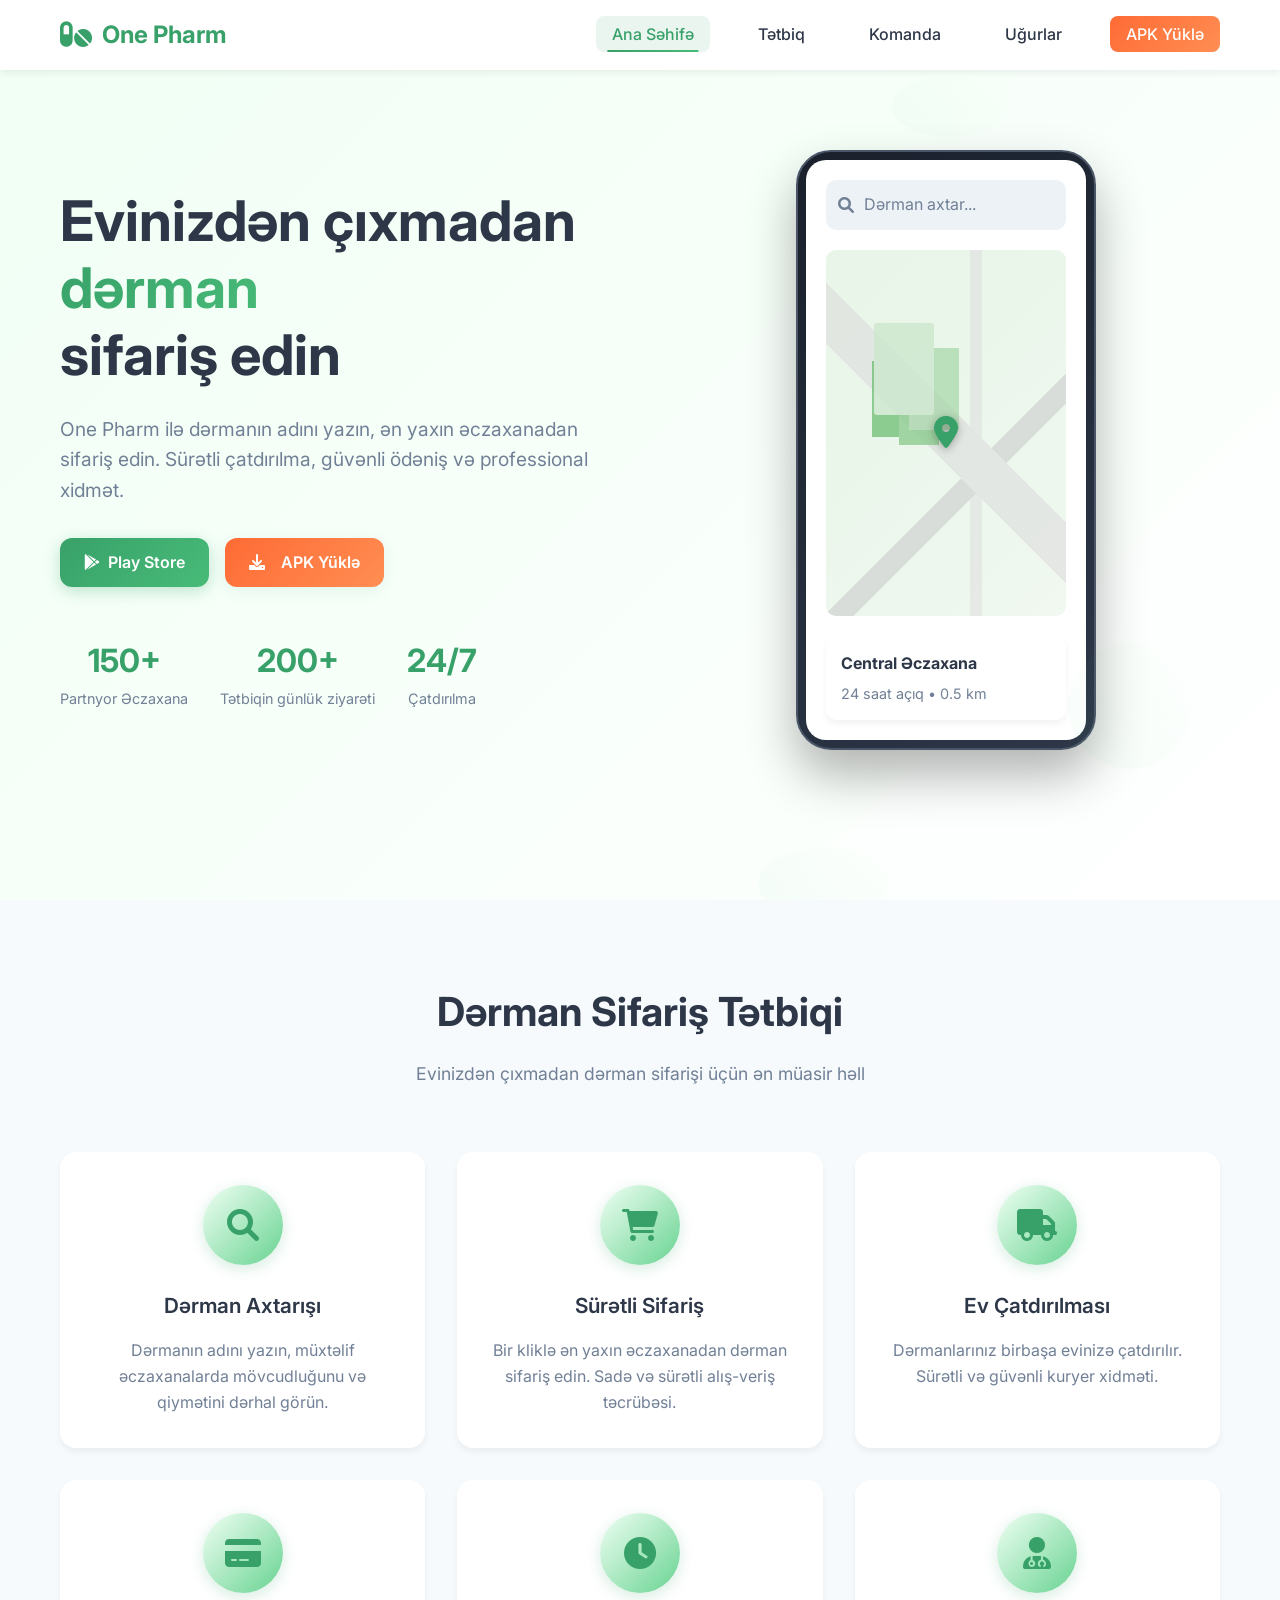
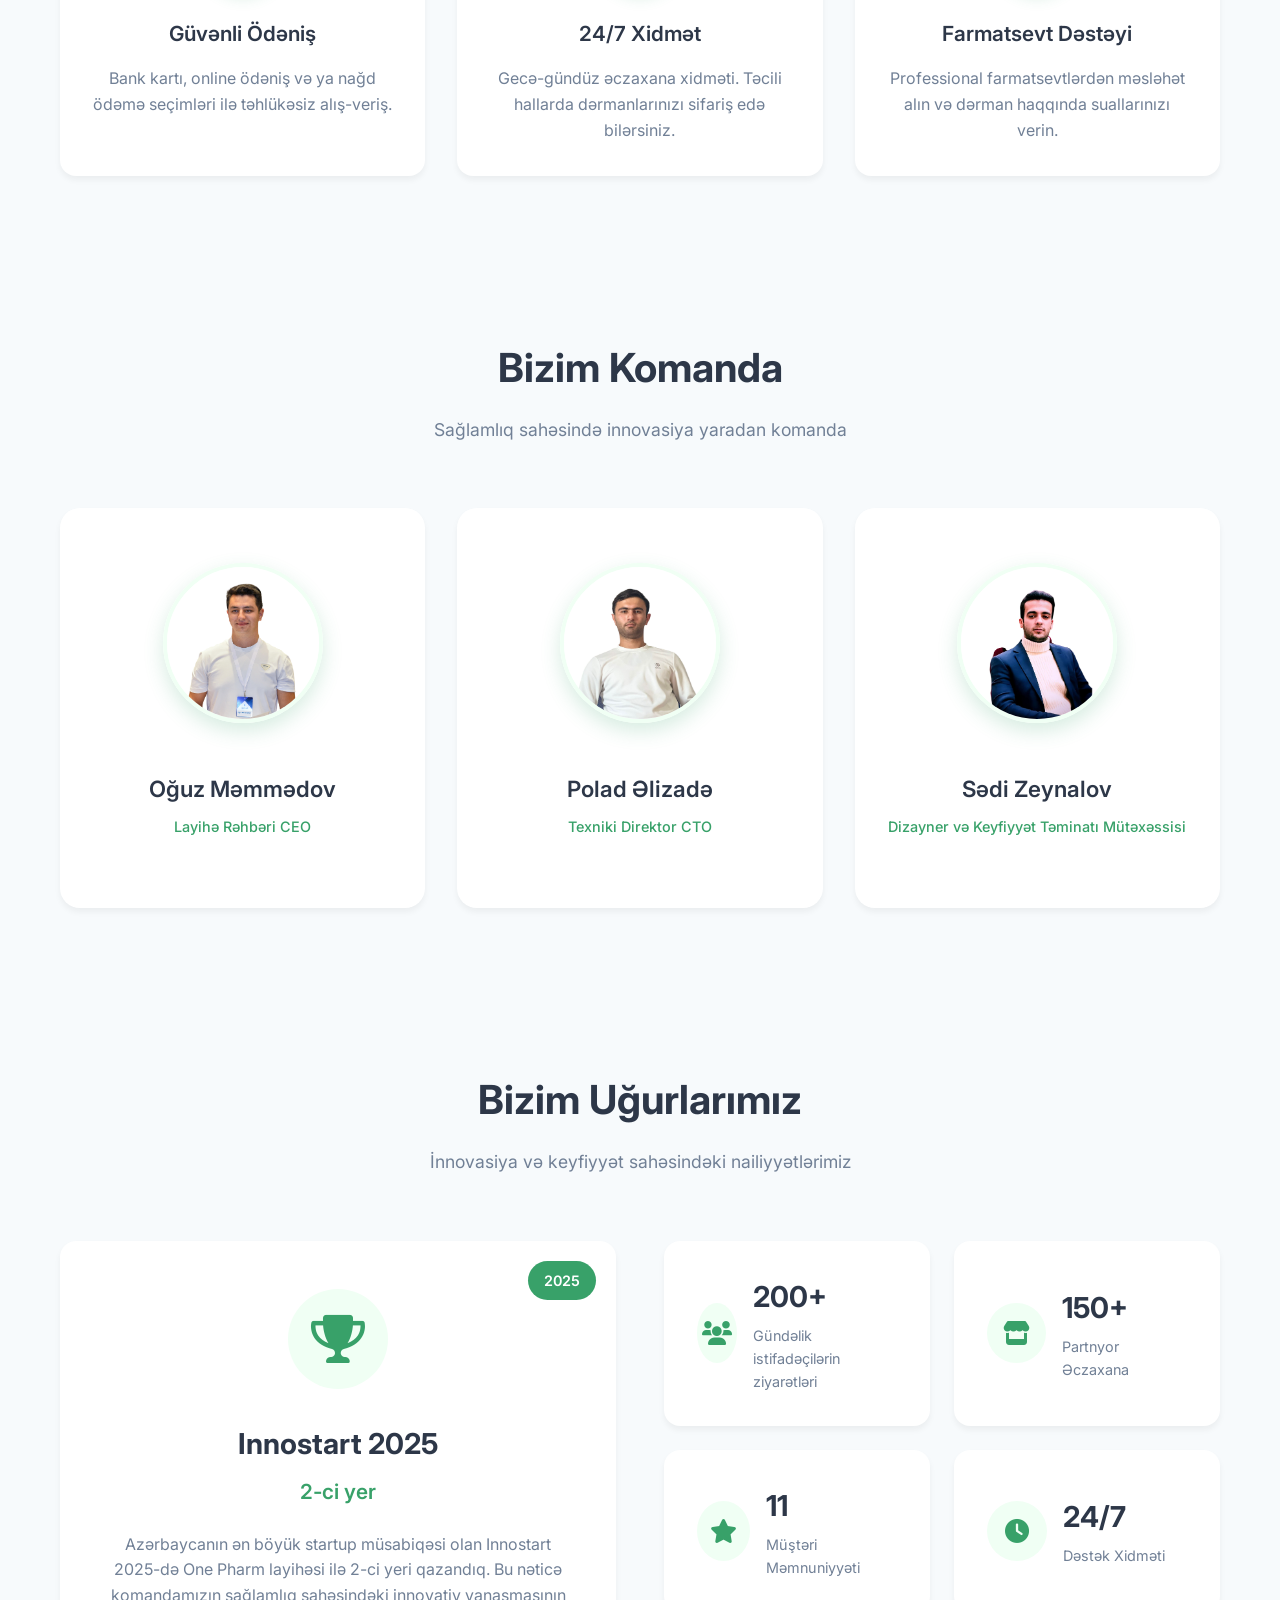
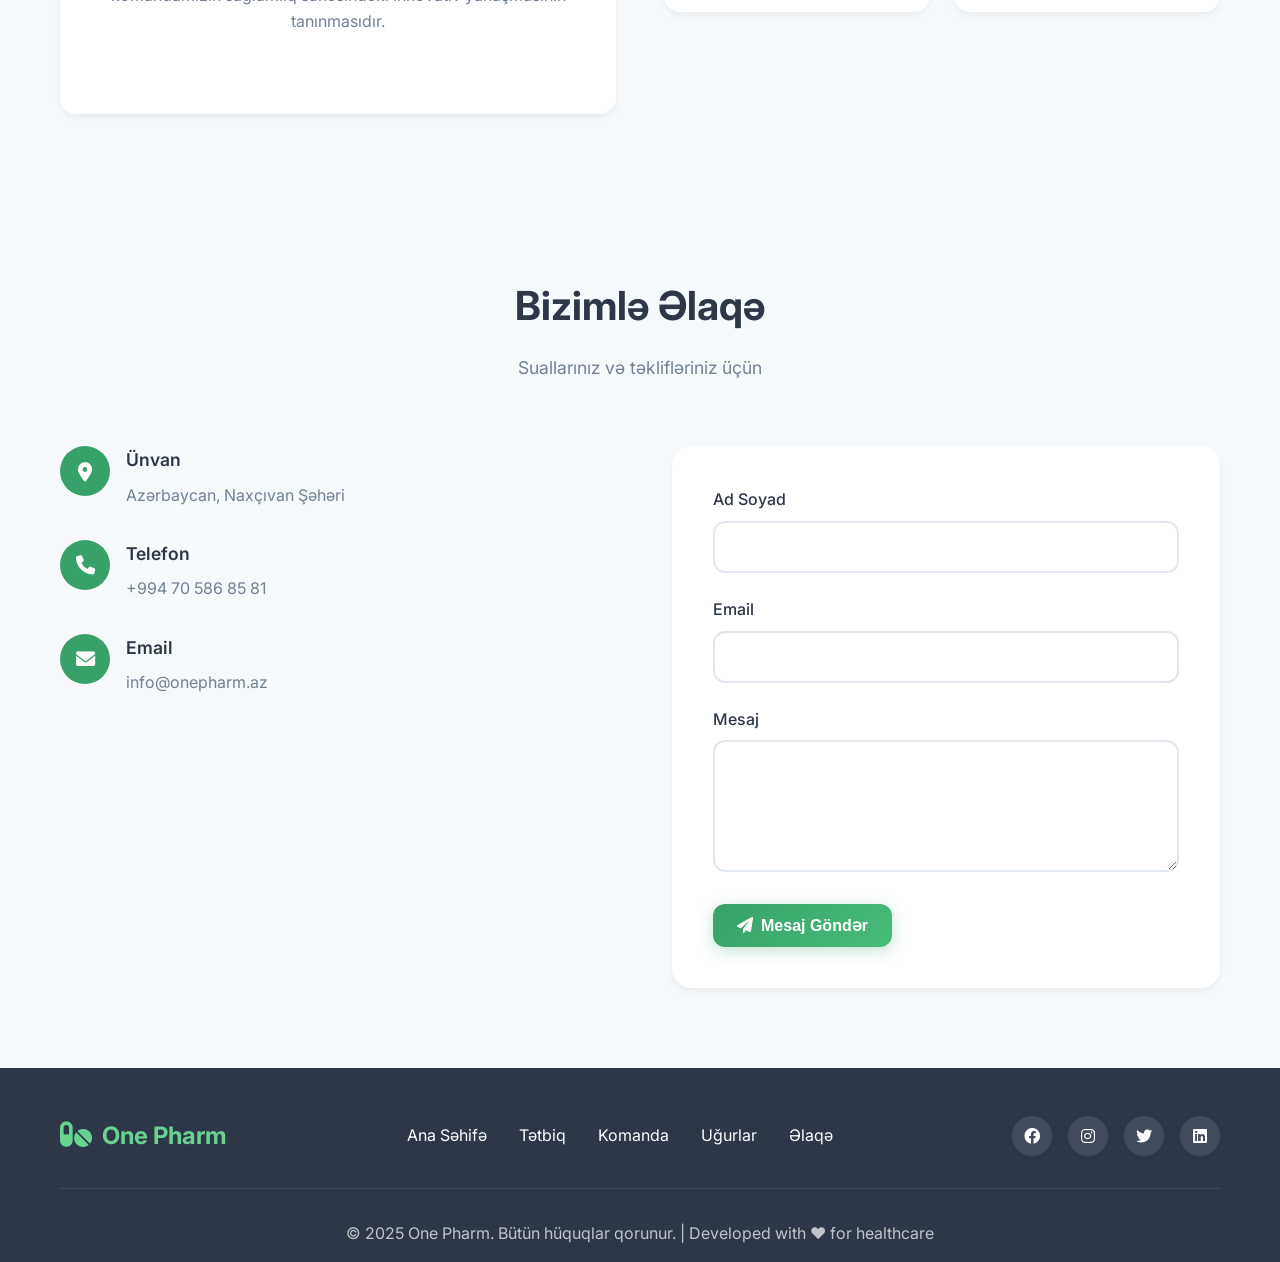
==== index.html @ e866b2e6 "Add files via upload" ====
<!DOCTYPE html>
<html lang="az">
<head>
    <meta charset="UTF-8">
    <meta name="viewport" content="width=device-width, initial-scale=1.0">
    <title>One Pharm - Əczaxana Axtarış Mobil Tətbiqi</title>
    <link href="https://cdnjs.cloudflare.com/ajax/libs/font-awesome/6.0.0/css/all.min.css" rel="stylesheet">
    <link href="https://fonts.googleapis.com/css2?family=Inter:wght@300;400;500;600;700&display=swap" rel="stylesheet">
    <link rel="stylesheet" href="styles.css">
</head>
<body>
    <!-- Navigation -->
    <nav class="navbar">
        <div class="nav-container">
            <div class="nav-logo">
                <i class="fas fa-pills"></i>
                <span>One Pharm</span>
            </div>
            <ul class="nav-menu">
                <li><a href="#home" class="nav-link active">Ana Səhifə</a></li>
                <li><a href="#about" class="nav-link">Tətbiq</a></li>
                <li><a href="#team" class="nav-link">Komanda</a></li>
                <li><a href="#achievements" class="nav-link">Uğurlar</a></li>
                <li><a href="#" class="nav-link apk-download-btn">APK Yüklə</a></li>
            </ul>
            <div class="hamburger">
                <span class="bar"></span>
                <span class="bar"></span>
                <span class="bar"></span>
            </div>
        </div>
    </nav>

    <!-- Home Section -->
    <section id="home" class="hero section">
        <div class="container">
            <div class="hero-container">
                <div class="hero-content">
                    <h1 class="hero-title">
                        Evinizdən çıxmadan
                        <span class="gradient-text">dərman</span>
                        <br>sifariş edin
                    </h1>
                    <p class="hero-subtitle">
                        One Pharm ilə dərmanın adını yazın, ən yaxın əczaxanadan sifariş edin. 
                        Sürətli çatdırılma, güvənli ödəniş və professional xidmət.
                    </p>
                    <div class="hero-buttons">
                        <a href="#" class="btn btn-primary">
                            <i class="fab fa-google-play"></i>
                            Play Store
                        </a>
                        <a href="#" class="btn btn-secondary apk-download-btn">
                            <i class="fas fa-download"></i>
                            APK Yüklə
                        </a>
                    </div>
                    <div class="hero-stats">
                        <div class="stat">
                            <span class="stat-number">150+</span>
                            <span class="stat-label">Partnyоr Əczaxana</span>
                        </div>
                        <div class="stat">
                            <span class="stat-number">200+</span>
                            <span class="stat-label">Tətbiqin günlük ziyarəti </span>
                        </div>
                        <div class="stat">
                            <span class="stat-number">24/7</span>
                            <span class="stat-label">Çatdırılma</span>
                        </div>
                    </div>
                </div>
                <div class="hero-image">
                    <div class="phone-mockup">
                        <div class="phone-screen">
                            <div class="app-interface">
                                <div class="app-header">
                                    <div class="search-bar">
                                        <i class="fas fa-search"></i>
                                        <span>Dərman axtar...</span>
                                    </div>
                                </div>
                                <div class="map-view">
                                    <div class="location-pin">
                                        <i class="fas fa-map-marker-alt"></i>
                                    </div>
                                </div>
                                <div class="pharmacy-card">
                                    <h4>Central Əczaxana</h4>
                                    <p>24 saat açıq • 0.5 km</p>
                                </div>
                            </div>
                        </div>
                    </div>
                </div>
            </div>
        </div>
    </section>

    <!-- About Section -->
    <section id="about" class="about section">
        <div class="container">
            <div class="section-header">
                <h2 class="section-title">
                    Dərman Sifariş Tətbiqi
                </h2>
                <p class="section-subtitle">Evinizdən çıxmadan dərman sifarişi üçün ən müasir həll</p>
            </div>
            
            <div class="features-grid">
                <div class="feature-card">
                    <div class="feature-icon">
                        <i class="fas fa-search"></i>
                    </div>
                    <h3>Dərman Axtarışı</h3>
                    <p>Dərmanın adını yazın, müxtəlif əczaxanalarda mövcudluğunu və qiymətini dərhal görün.</p>
                </div>
                
                <div class="feature-card">
                    <div class="feature-icon">
                        <i class="fas fa-shopping-cart"></i>
                    </div>
                    <h3>Sürətli Sifariş</h3>
                    <p>Bir kliklə ən yaxın əczaxanadan dərman sifariş edin. Sadə və sürətli alış-veriş təcrübəsi.</p>
                </div>
                
                <div class="feature-card">
                    <div class="feature-icon">
                        <i class="fas fa-truck"></i>
                    </div>
                    <h3>Ev Çatdırılması</h3>
                    <p>Dərmanlarınız birbaşa evinizə çatdırılır. Sürətli və güvənli kuryer xidməti.</p>
                </div>
                
                <div class="feature-card">
                    <div class="feature-icon">
                        <i class="fas fa-credit-card"></i>
                    </div>
                    <h3>Güvənli Ödəniş</h3>
                    <p>Bank kartı, online ödəniş və ya nağd ödəmə seçimləri ilə təhlükəsiz alış-veriş.</p>
                </div>
                
                <div class="feature-card">
                    <div class="feature-icon">
                        <i class="fas fa-clock"></i>
                    </div>
                    <h3>24/7 Xidmət</h3>
                    <p>Gecə-gündüz əczaxana xidməti. Təcili hallarda dərmanlarınızı sifariş edə bilərsiniz.</p>
                </div>
                
                <div class="feature-card">
                    <div class="feature-icon">
                        <i class="fas fa-user-md"></i>
                    </div>
                    <h3>Farmatsevt Dəstəyi</h3>
                    <p>Professional farmatsevtlərdən məsləhət alın və dərman haqqında suallarınızı verin.</p>
                </div>
            </div>
        </div>
    </section>

    <!-- Team Section -->
    <section id="team" class="team section">
        <div class="container">
            <div class="section-header">
                <h2 class="section-title">
                    Bizim Komanda
                </h2>
                <p class="section-subtitle">Sağlamlıq sahəsində innovasiya yaradan komanda</p>
            </div>
            
            <div class="team-grid">
                <div class="team-member">
                    <div class="member-card">
                        <!-- Ön tərəf - Şəkil -->
                        <div class="card-front">
                            <div class="member-image">
                                <img src="images/oguz.png" alt="Oğuz Məmmədov" class="member-photo">
                            </div>
                            <div class="member-info">
                                <h3>Oğuz Məmmədov</h3>
                                <p class="member-role">Layihə Rəhbəri CEO</p>
                            </div>
                        </div>
                        
                        <!-- Arxa tərəf - Icon və təfərrüatlar -->
                        <div class="card-back">
                            <div class="member-icon">
                                <i class="fas fa-user-tie"></i>
                            </div>
                            <div class="member-details">
                                <h3>Oğuz Məmmədov</h3>
                                <p class="member-role">Layihə Rəhbəri CEO</p>
                                <p class="member-description">
                                    IT sahəsində 5+ il təcrübəsi olan layihə rəhbəri. 
                                    Komanda koordinasiyası və məhsul inkişafında mütəxəssis.
                                </p>
                                <div class="member-socials">
                                    <a href="#" aria-label="LinkedIn profili">
                                        <i class="fab fa-linkedin"></i>
                                    </a>
                                    <a href="#" aria-label="Twitter profili">
                                        <i class="fab fa-twitter"></i>
                                    </a>
                                </div>
                            </div>
                        </div>
                    </div>
                </div>
                
                <div class="team-member">
                    <div class="member-card">
                        <!-- Ön tərəf - Şəkil -->
                        <div class="card-front">
                            <div class="member-image">
                                <img src="images/polad.png" alt="Polad Əlizadə" class="member-photo">
                            </div>
                            <div class="member-info">
                                <h3>Polad Əlizadə</h3>
                                <p class="member-role">Texniki Direktor CTO</p>
                            </div>
                        </div>
                        
                        <!-- Arxa tərəf - Icon və təfərrüatlar -->
                        <div class="card-back">
                            <div class="member-icon">
                                <i class="fas fa-code"></i>
                            </div>
                            <div class="member-details">
                                <h3>Polad Əlizadə</h3>
                                <p class="member-role">Texniki Direktor CTO</p>
                                <p class="member-description">
                                    Full-stack developer və mobil tətbiq mütəxəssisi. 
                                    React Native və backend inkişafında layihə rəhbəri.
                                </p>
                                <div class="member-socials">
                                    <a href="#" aria-label="LinkedIn profili">
                                        <i class="fab fa-linkedin"></i>
                                    </a>
                                    <a href="#" aria-label="GitHub profili">
                                        <i class="fab fa-github"></i>
                                    </a>
                                </div>
                            </div>
                        </div>
                    </div>
                </div>
                
                <div class="team-member">
                    <div class="member-card">
                        <!-- Ön tərəf - Şəkil -->
                        <div class="card-front">
                            <div class="member-image">
                                <img src="images/sadi.png" alt="Sədi Zeynalov" class="member-photo">
                            </div>
                            <div class="member-info">
                                <h3>Sədi Zeynalov</h3>
                                <p class="member-role">Dizayner və Keyfiyyət Təminatı Mütəxəssisi</p>
                            </div>
                        </div>
                        
                        <!-- Arxa tərəf - Icon və təfərrüatlar -->
                        <div class="card-back">
                            <div class="member-icon">
                                <i class="fas fa-palette"></i>
                            </div>
                            <div class="member-details">
                                <h3>Sədi Zeynalov</h3>
                                <p class="member-role">Dizayner və Keyfiyyət Təminatı Mütəxəssisi</p>
                                <p class="member-description">
                                    UX/UI dizaynında yaradıcı həllər təqdim edən və 
                                    məhsul keyfiyyətini təmin edən mütəxəssis.
                                </p>
                                <div class="member-socials">
                                    <a href="#" aria-label="LinkedIn profili">
                                        <i class="fab fa-linkedin"></i>
                                    </a>
                                    <a href="#" aria-label="Dribbble profili">
                                        <i class="fab fa-dribbble"></i>
                                    </a>
                                </div>
                            </div>
                        </div>
                    </div>
                </div>
            </div>
        </div>
    </section>

    <!-- Achievements Section -->
    <section id="achievements" class="achievements section">
        <div class="container">
            <div class="section-header">
                <h2 class="section-title">
                    Bizim Uğurlarımız
                </h2>
                <p class="section-subtitle">İnnovasiya və keyfiyyət sahəsindəki nailiyyətlərimiz</p>
            </div>
            
            <div class="achievements-content">
                <div class="achievement-card main-achievement">
                    <div class="achievement-icon">
                        <i class="fas fa-trophy"></i>
                    </div>
                    <h3>Innostart 2025</h3>
                    <p class="achievement-title">2-ci yer</p>
                    <p class="achievement-description">
                        Azərbaycanın ən böyük startup müsabiqəsi olan Innostart 2025-də 
                        One Pharm layihəsi ilə 2-ci yeri qazandıq. Bu nəticə komandamızın 
                        sağlamlıq sahəsindəki innovativ yanaşmasının tanınmasıdır.
                    </p>
                    <div class="achievement-date">2025</div>
                </div>
                
                <div class="stats-grid">
                    <div class="stat-item">
                        <div class="stat-icon">
                            <i class="fas fa-users"></i>
                        </div>
                        <div class="stat-content">
                            <h3 class="stat-number">200+</h3>
                            <p class="stat-label">Gündəlik istifadəçilərin ziyarətləri</p>
                        </div>
                    </div>
                    
                    <div class="stat-item">
                        <div class="stat-icon">
                            <i class="fas fa-store"></i>
                        </div>
                        <div class="stat-content">
                            <h3 class="stat-number">150+</h3>
                            <p class="stat-label">Partnyоr Əczaxana</p>
                        </div>
                    </div>
                    
                    <div class="stat-item">
                        <div class="stat-icon">
                            <i class="fas fa-star"></i>
                        </div>
                        <div class="stat-content">
                            <h3 class="stat-number">99%</h3>
                            <p class="stat-label">Müştəri Məmnuniyyəti</p>
                        </div>
                    </div>
                    
                    <div class="stat-item">
                        <div class="stat-icon">
                            <i class="fas fa-clock"></i>
                        </div>
                        <div class="stat-content">
                            <h3 class="stat-number">24/7</h3>
                            <p class="stat-label">Dəstək Xidməti</p>
                        </div>
                    </div>
                </div>
            </div>
        </div>
    </section>

    <!-- Contact Section -->
    <section id="contact" class="contact section">
        <div class="container">
            <div class="section-header">
                <h2 class="section-title">
                    Bizimlə Əlaqə
                </h2>
                <p class="section-subtitle">Suallarınız və təklifləriniz üçün</p>
            </div>
            
            <div class="contact-content">
                <div class="contact-info">
                    <div class="contact-item">
                        <div class="contact-icon">
                            <i class="fas fa-map-marker-alt"></i>
                        </div>
                        <div class="contact-details">
                            <h4>Ünvan</h4>
                            <p>Azərbaycan, Naxçıvan Şəhəri
                            
                            </p>
                        </div>
                    </div>
                    
                    <div class="contact-item">
                        <div class="contact-icon">
                            <i class="fas fa-phone"></i>
                        </div>
                        <div class="contact-details">
                            <h4>Telefon</h4>
                            <p>+994 70 586 85 81</p>
                        </div>
                    </div>
                    
                    <div class="contact-item">
                        <div class="contact-icon">
                            <i class="fas fa-envelope"></i>
                        </div>
                        <div class="contact-details">
                            <h4>Email</h4>
                            <p>info@onepharm.az</p>
                        </div>
                    </div>
                </div>
                
                <div class="contact-form">
                    <form>
                        <div class="form-group">
                            <label for="name">Ad Soyad</label>
                            <input type="text" id="name" name="name" required>
                        </div>
                        
                        <div class="form-group">
                            <label for="email">Email</label>
                            <input type="email" id="email" name="email" required>
                        </div>
                        
                        <div class="form-group">
                            <label for="message">Mesaj</label>
                            <textarea id="message" name="message" rows="5" required></textarea>
                        </div>
                        
                        <button type="submit" class="btn btn-primary">
                            <i class="fas fa-paper-plane"></i>
                            Mesaj Göndər
                        </button>
                    </form>
                </div>
            </div>
        </div>
    </section>

    <!-- Footer -->
    <footer class="footer">
        <div class="container">
            <div class="footer-content">
                <div class="footer-logo">
                    <i class="fas fa-pills"></i>
                    <span>One Pharm</span>
                </div>
                <div class="footer-links">
                    <a href="#home">Ana Səhifə</a>
                    <a href="#about">Tətbiq</a>
                    <a href="#team">Komanda</a>
                    <a href="#achievements">Uğurlar</a>
                    <a href="#contact">Əlaqə</a>
                </div>
                <div class="footer-socials">
                    <a href="#" aria-label="Facebook səhifəsi">
                        <i class="fab fa-facebook"></i>
                    </a>
                    <a href="#" aria-label="Instagram səhifəsi">
                        <i class="fab fa-instagram"></i>
                    </a>
                    <a href="#" aria-label="Twitter səhifəsi">
                        <i class="fab fa-twitter"></i>
                    </a>
                    <a href="#" aria-label="LinkedIn səhifəsi">
                        <i class="fab fa-linkedin"></i>
                    </a>
                </div>
            </div>
            <div class="footer-bottom">
                <p>&copy; 2025 One Pharm. Bütün hüquqlar qorunur. | Developed with ❤️ for healthcare</p>
            </div>
        </div>
    </footer>

    <script src="script.js"></script>
</body>
</html>
---- styles.css ----
/* Reset and Base Styles */
* {
    margin: 0;
    padding: 0;
    box-sizing: border-box;
}

html {
    scroll-behavior: smooth;
}

body {
    font-family: 'Inter', sans-serif;
    line-height: 1.6;
    color: #2d3748;
    background-color: #f7fafc;
}

/* Color Variables */
:root {
    --primary-green: #38a169;
    --primary-green-dark: #2f855a;
    --secondary-green: #68d391;
    --light-green: #f0fff4;
    --accent-green: #48bb78;
    --medical-blue: #3182ce;
    --text-dark: #2d3748;
    --text-light: #718096;
    --white: #ffffff;
    --gray-50: #f7fafc;
    --gray-100: #edf2f7;
    --gray-200: #e2e8f0;
    --shadow-light: 0 4px 6px rgba(0, 0, 0, 0.05);
    --shadow-medium: 0 10px 25px rgba(0, 0, 0, 0.1);
    --shadow-heavy: 0 20px 40px rgba(0, 0, 0, 0.15);
}

/* Container */
.container {
    max-width: 1200px;
    margin: 0 auto;
    padding: 0 20px;
}

/* Section */
.section {
    padding: 80px 0;
}

/* Navigation */
.navbar {
    position: fixed;
    top: 0;
    left: 0;
    right: 0;
    background: #ffffff;
    backdrop-filter: blur(10px);
    box-shadow: var(--shadow-light);
    z-index: 1000;
    transition: all 0.3s ease;
}

.nav-container {
    max-width: 1200px;
    margin: 0 auto;
    padding: 0 20px;
    display: flex;
    justify-content: space-between;
    align-items: center;
    height: 70px;
}

.nav-logo {
    display: flex;
    align-items: center;
    gap: 10px;
    font-size: 1.5rem;
    font-weight: 700;
    color: var(--primary-green);
    text-decoration: none;
}

.nav-logo i {
    font-size: 1.8rem;
}

.nav-menu {
    display: flex;
    list-style: none;
    gap: 2rem;
}

.nav-link {
    text-decoration: none;
    color: var(--text-dark);
    font-weight: 500;
    transition: all 0.3s cubic-bezier(0.4, 0, 0.2, 1);
    position: relative;
    padding: 0.5rem 1rem;
    border-radius: 8px;
}

.nav-link:hover,
.nav-link.active {
    color: var(--primary-green);
    background: rgba(56, 161, 105, 0.1);
    transform: translateY(-2px);
}

.nav-link::after {
    content: '';
    position: absolute;
    bottom: 0;
    left: 50%;
    width: 0;
    height: 2px;
    background: linear-gradient(90deg, var(--primary-green), var(--accent-green));
    transition: all 0.3s ease;
    transform: translateX(-50%);
}

.nav-link:hover::after,
.nav-link.active::after {
    width: 80%;
}

/* Mobile Navigation */
.hamburger {
    display: none;
    flex-direction: column;
    cursor: pointer;
    gap: 4px;
}

.hamburger .bar {
    width: 25px;
    height: 3px;
    background: var(--text-dark);
    transition: 0.3s;
}

.hamburger.active .bar:nth-child(1) {
    transform: rotate(-45deg) translate(-5px, 6px);
}

.hamburger.active .bar:nth-child(2) {
    opacity: 0;
}

.hamburger.active .bar:nth-child(3) {
    transform: rotate(45deg) translate(-5px, -6px);
}

/* Button Styles */
.btn {
    display: inline-flex;
    align-items: center;
    gap: 8px;
    padding: 12px 24px;
    border: none;
    border-radius: 12px;
    font-weight: 600;
    text-decoration: none;
    cursor: pointer;
    transition: all 0.4s cubic-bezier(0.4, 0, 0.2, 1);
    font-size: 16px;
    position: relative;
    overflow: hidden;
}

.btn::before {
    content: '';
    position: absolute;
    top: 0;
    left: -100%;
    width: 100%;
    height: 100%;
    background: linear-gradient(90deg, transparent, rgba(255,255,255,0.2), transparent);
    transition: left 0.5s;
}

.btn:hover::before {
    left: 100%;
}

.btn-primary {
    background: linear-gradient(135deg, var(--primary-green), var(--accent-green));
    color: white;
    box-shadow: 0 4px 15px rgba(56, 161, 105, 0.3);
}

.btn-primary:hover {
    background: linear-gradient(135deg, var(--accent-green), var(--primary-green));
    transform: translateY(-3px) scale(1.02);
    box-shadow: 0 8px 25px rgba(56, 161, 105, 0.4);
}

.btn-secondary {
    background: transparent;
    color: var(--primary-green);
    border: 2px solid var(--primary-green);
    box-shadow: 0 4px 15px rgba(56, 161, 105, 0.1);
}

.btn-secondary:hover {
    background: var(--primary-green);
    color: white;
    transform: translateY(-3px) scale(1.02);
    box-shadow: 0 8px 25px rgba(56, 161, 105, 0.3);
}

/* Hero Section */
.hero {
    min-height: 100vh;
    display: flex;
    align-items: center;
    background: linear-gradient(135deg, var(--light-green) 0%, #ffffff 100%);
    position: relative;
    overflow: hidden;
}

.hero-container {
    display: grid;
    grid-template-columns: 1fr 1fr;
    gap: 4rem;
    align-items: center;
    width: 100%;
}

.hero-content {
    z-index: 2;
}

.hero-title {
    font-size: 3.5rem;
    font-weight: 700;
    line-height: 1.2;
    margin-bottom: 1.5rem;
    color: var(--text-dark);
}

.gradient-text {
    background: linear-gradient(135deg, var(--primary-green), var(--accent-green));
    background-clip: text;
    -webkit-background-clip: text;
    -webkit-text-fill-color: transparent;
}

.hero-subtitle {
    font-size: 1.2rem;
    color: var(--text-light);
    margin-bottom: 2rem;
    line-height: 1.6;
}

.hero-buttons {
    display: flex;
    gap: 1rem;
    margin-bottom: 3rem;
}

.hero-stats {
    display: flex;
    gap: 2rem;
}

.stat {
    text-align: center;
}

.stat-number {
    display: block;
    font-size: 2rem;
    font-weight: 700;
    color: var(--primary-green);
}

.stat-label {
    color: var(--text-light);
    font-size: 0.9rem;
}

/* Phone Mockup */
.hero-image {
    display: flex;
    justify-content: center;
    align-items: center;
}

.phone-mockup {
    width: 300px;
    height: 600px;
    background: linear-gradient(145deg, #1a202c, #2d3748);
    border-radius: 35px;
    padding: 8px;
    box-shadow: 0 25px 50px rgba(0, 0, 0, 0.3);
    position: relative;
    transition: all 0.4s cubic-bezier(0.4, 0, 0.2, 1);
    animation: phoneFloat 6s ease-in-out infinite;
    border: 2px solid #4a5568;
}

.phone-mockup:hover {
    transform: translateY(-10px) rotateY(10deg) rotateX(5deg);
    box-shadow: 0 35px 70px rgba(0, 0, 0, 0.4);
}

@keyframes phoneFloat {
    0%, 100% {
        transform: translateY(0);
    }
    50% {
        transform: translateY(-20px);
    }
}

.phone-screen {
    width: 100%;
    height: 100%;
    background: #ffffff;
    border-radius: 20px;
    overflow: hidden;
    position: relative;
}

.app-interface {
    padding: 20px;
    height: 100%;
    display: flex;
    flex-direction: column;
    gap: 20px;
}

.app-header .search-bar {
    background: var(--gray-100);
    padding: 12px;
    border-radius: 10px;
    display: flex;
    align-items: center;
    gap: 10px;
    color: var(--text-light);
}

.map-view {
    flex: 1;
    background: linear-gradient(135deg, #e8f5e8, #f0f8f0);
    border-radius: 10px;
    position: relative;
    display: flex;
    align-items: center;
    justify-content: center;
    overflow: hidden;
}

/* Xəritə yolları */
.map-view::before {
    content: '';
    position: absolute;
    top: 0;
    left: 0;
    width: 100%;
    height: 100%;
    background: 
        /* Əsas yol */
        linear-gradient(45deg, transparent 45%, #ddd 45%, #ddd 55%, transparent 55%),
        /* Köndələn yol */
        linear-gradient(-45deg, transparent 35%, #ccc 35%, #ccc 40%, transparent 40%),
        /* Şaquli yol */
        linear-gradient(90deg, transparent 60%, #e0e0e0 60%, #e0e0e0 65%, transparent 65%);
    opacity: 0.6;
    z-index: 1;
}

/* Binalar/Bloklar */
.map-view::after {
    content: '';
    position: absolute;
    top: 20%;
    left: 20%;
    width: 25%;
    height: 25%;
    background: #c8e6c9;
    border-radius: 3px;
    box-shadow: 
        30px 20px 0 -5px #a5d6a7,
        15px 40px 0 -10px #81c784,
        -10px 30px 0 -8px #66bb6a;
    opacity: 0.7;
    z-index: 2;
}

.location-pin {
    font-size: 2rem;
    color: var(--primary-green);
    z-index: 3;
    position: relative;
    filter: drop-shadow(0 2px 4px rgba(0,0,0,0.3));
    animation: pinBounce 2s ease-in-out infinite;
}

@keyframes pinBounce {
    0%, 100% {
        transform: translateY(0);
    }
    50% {
        transform: translateY(-5px);
    }
}

.pharmacy-card {
    background: white;
    padding: 15px;
    border-radius: 10px;
    box-shadow: var(--shadow-light);
}

.pharmacy-card h4 {
    color: var(--text-dark);
    margin-bottom: 5px;
}

.pharmacy-card p {
    color: var(--text-light);
    font-size: 0.9rem;
}

/* Section Headers */
.section-header {
    text-align: center;
    margin-bottom: 4rem;
}

.section-title {
    font-size: 2.5rem;
    font-weight: 700;
    color: var(--text-dark);
    margin-bottom: 1rem;
}

.section-subtitle {
    font-size: 1.1rem;
    color: var(--text-light);
}

/* Features Grid */
.features-grid {
    display: grid;
    grid-template-columns: repeat(auto-fit, minmax(300px, 1fr));
    gap: 2rem;
}

.feature-card {
    background: white;
    padding: 2rem;
    border-radius: 16px;
    box-shadow: 0 4px 6px rgba(0, 0, 0, 0.05);
    text-align: center;
    transition: all 0.4s cubic-bezier(0.4, 0, 0.2, 1);
    position: relative;
    overflow: hidden;
    border: 1px solid transparent;
}

.feature-card::before {
    content: '';
    position: absolute;
    top: 0;
    left: 0;
    right: 0;
    bottom: 0;
    background: linear-gradient(135deg, var(--light-green), transparent);
    opacity: 0;
    transition: opacity 0.4s ease;
    z-index: 0;
}

.feature-card:hover::before {
    opacity: 1;
}

.feature-card:hover {
    transform: translateY(-8px) scale(1.02);
    box-shadow: 0 15px 40px rgba(56, 161, 105, 0.15);
    border-color: var(--accent-green);
}

.feature-card > * {
    position: relative;
    z-index: 1;
}

.feature-icon {
    width: 80px;
    height: 80px;
    background: linear-gradient(135deg, var(--light-green), var(--secondary-green));
    border-radius: 50%;
    display: flex;
    align-items: center;
    justify-content: center;
    margin: 0 auto 1.5rem;
    color: var(--primary-green);
    font-size: 2rem;
    transition: all 0.4s cubic-bezier(0.4, 0, 0.2, 1);
    box-shadow: 0 4px 15px rgba(56, 161, 105, 0.2);
}

.feature-card:hover .feature-icon {
    transform: scale(1.1) rotateY(360deg);
    background: linear-gradient(135deg, var(--primary-green), var(--accent-green));
    color: white;
    box-shadow: 0 8px 25px rgba(56, 161, 105, 0.4);
}

.feature-card h3 {
    font-size: 1.3rem;
    font-weight: 600;
    color: var(--text-dark);
    margin-bottom: 1rem;
}

.feature-card p {
    color: var(--text-light);
    line-height: 1.6;
}

/* Team Section */
.team {
    background: var(--gray-50);
}

.team-grid {
    display: grid;
    grid-template-columns: repeat(auto-fit, minmax(300px, 1fr));
    gap: 2rem;
}

/* Team Member Container */
.team-member {
    perspective: 1000px;
    height: 400px;
}

/* Member Card - Flip Container */
.member-card {
    position: relative;
    width: 100%;
    height: 100%;
    transition: transform 0.6s;
    transform-style: preserve-3d;
    cursor: pointer;
}

.team-member:hover .member-card {
    transform: rotateY(180deg);
}

/* Front and Back Faces */
.card-front,
.card-back {
    position: absolute;
    width: 100%;
    height: 100%;
    backface-visibility: hidden;
    border-radius: 20px;
    box-shadow: 0 4px 6px rgba(0, 0, 0, 0.05);
    background: white;
    padding: 2rem;
    text-align: center;
    border: 1px solid transparent;
    transition: box-shadow 0.3s ease;
}

.card-back {
    transform: rotateY(180deg);
    background: linear-gradient(135deg, var(--light-green), rgba(255,255,255,0.9));
}

.team-member:hover .card-front,
.team-member:hover .card-back {
    box-shadow: 0 20px 50px rgba(56, 161, 105, 0.2);
    border-color: var(--secondary-green);
}

/* Front Side - Photo */
.member-image {
    margin-bottom: 1.5rem;
}

.member-photo {
    width: 120px;
    height: 120px;
    border-radius: 50%;
    object-fit: cover;
    margin: 0 auto;
    display: block;
    box-shadow: 0 8px 20px rgba(56, 161, 105, 0.2);
    transition: all 0.3s ease;
    border: 4px solid var(--light-green);
}

.card-front .member-info h3 {
    font-size: 1.4rem;
    font-weight: 600;
    color: var(--text-dark);
    margin-bottom: 0.5rem;
}

.card-front .member-role {
    color: var(--primary-green);
    font-weight: 500;
    font-size: 0.9rem;
}

/* Back Side - Icon and Details */
.member-icon {
    width: 80px;
    height: 80px;
    background: linear-gradient(135deg, var(--primary-green), var(--accent-green));
    border-radius: 50%;
    display: flex;
    align-items: center;
    justify-content: center;
    margin: 0 auto 1.5rem;
    color: white;
    font-size: 2.5rem;
    box-shadow: 0 8px 20px rgba(56, 161, 105, 0.3);
    animation: iconPulse 2s ease-in-out infinite;
}

@keyframes iconPulse {
    0%, 100% {
        transform: scale(1);
    }
    50% {
        transform: scale(1.05);
    }
}

.member-details h3 {
    font-size: 1.3rem;
    font-weight: 600;
    color: var(--text-dark);
    margin-bottom: 0.5rem;
}

.member-details .member-role {
    color: var(--primary-green);
    font-weight: 500;
    margin-bottom: 1rem;
    font-size: 0.9rem;
}

.member-description {
    color: var(--text-light);
    line-height: 1.6;
    margin-bottom: 1.5rem;
    font-size: 0.85rem;
}

.member-info h3 {
    font-size: 1.4rem;
    font-weight: 600;
    color: var(--text-dark);
    margin-bottom: 0.5rem;
}

.member-role {
    color: var(--primary-green);
    font-weight: 500;
    margin-bottom: 1rem;
}

.member-description {
    color: var(--text-light);
    line-height: 1.6;
    margin-bottom: 1.5rem;
}

.member-socials {
    display: flex;
    justify-content: center;
    gap: 1rem;
}

.member-socials a {
    width: 40px;
    height: 40px;
    background: var(--gray-100);
    border-radius: 50%;
    display: flex;
    align-items: center;
    justify-content: center;
    color: var(--text-light);
    text-decoration: none;
    transition: all 0.3s ease;
}

.member-socials a:hover {
    background: var(--primary-green);
    color: white;
}

/* Achievements Section */
.achievements-content {
    display: grid;
    grid-template-columns: 1fr 1fr;
    gap: 3rem;
    align-items: start;
}

.main-achievement {
    background: white;
    padding: 3rem;
    border-radius: 16px;
    box-shadow: var(--shadow-light);
    text-align: center;
    position: relative;
}

.achievement-icon {
    width: 100px;
    height: 100px;
    background: var(--light-green);
    border-radius: 50%;
    display: flex;
    align-items: center;
    justify-content: center;
    margin: 0 auto 2rem;
    color: var(--primary-green);
    font-size: 3rem;
}

.main-achievement h3 {
    font-size: 1.8rem;
    font-weight: 700;
    color: var(--text-dark);
    margin-bottom: 0.5rem;
}

.achievement-title {
    font-size: 1.3rem;
    color: var(--primary-green);
    font-weight: 600;
    margin-bottom: 1.5rem;
}

.achievement-description {
    color: var(--text-light);
    line-height: 1.6;
    margin-bottom: 2rem;
}

.achievement-date {
    position: absolute;
    top: 20px;
    right: 20px;
    background: var(--primary-green);
    color: white;
    padding: 8px 16px;
    border-radius: 20px;
    font-weight: 600;
    font-size: 0.9rem;
}

/* Stats Grid */
.stats-grid {
    display: grid;
    grid-template-columns: 1fr 1fr;
    gap: 1.5rem;
}

.stat-item {
    background: white;
    padding: 2rem;
    border-radius: 16px;
    box-shadow: 0 4px 6px rgba(0, 0, 0, 0.05);
    display: flex;
    align-items: center;
    gap: 1rem;
    transition: all 0.4s cubic-bezier(0.4, 0, 0.2, 1);
    border: 1px solid transparent;
    position: relative;
    overflow: hidden;
}

.stat-item::before {
    content: '';
    position: absolute;
    top: 0;
    left: -100%;
    width: 100%;
    height: 100%;
    background: linear-gradient(90deg, transparent, rgba(56, 161, 105, 0.1), transparent);
    transition: left 0.6s ease;
}

.stat-item:hover::before {
    left: 100%;
}

.stat-item:hover {
    transform: translateY(-5px) scale(1.02);
    box-shadow: 0 15px 30px rgba(56, 161, 105, 0.15);
    border-color: var(--secondary-green);
}

.stat-icon {
    width: 60px;
    height: 60px;
    background: var(--light-green);
    border-radius: 50%;
    display: flex;
    align-items: center;
    justify-content: center;
    color: var(--primary-green);
    font-size: 1.5rem;
}

.stat-content h3 {
    font-size: 1.8rem;
    font-weight: 700;
    color: var(--text-dark);
    margin-bottom: 0.25rem;
}

.stat-content p {
    color: var(--text-light);
    font-size: 0.9rem;
}

/* Contact Section */
.contact {
    background: var(--gray-50);
}

.contact-content {
    display: grid;
    grid-template-columns: 1fr 1fr;
    gap: 4rem;
}

.contact-info {
    display: flex;
    flex-direction: column;
    gap: 2rem;
}

.contact-item {
    display: flex;
    align-items: flex-start;
    gap: 1rem;
}

.contact-icon {
    width: 50px;
    height: 50px;
    background: var(--primary-green);
    border-radius: 50%;
    display: flex;
    align-items: center;
    justify-content: center;
    color: white;
    font-size: 1.2rem;
}

.contact-details h4 {
    font-size: 1.1rem;
    font-weight: 600;
    color: var(--text-dark);
    margin-bottom: 0.5rem;
}

.contact-details p {
    color: var(--text-light);
    line-height: 1.6;
}

/* Contact Form */
.contact-form {
    background: white;
    padding: 2.5rem;
    border-radius: 20px;
    box-shadow: 0 4px 6px rgba(0, 0, 0, 0.05);
    transition: all 0.4s cubic-bezier(0.4, 0, 0.2, 1);
    position: relative;
    overflow: hidden;
    border: 1px solid transparent;
}

.contact-form::before {
    content: '';
    position: absolute;
    top: 0;
    left: 0;
    width: 100%;
    height: 4px;
    background: linear-gradient(90deg, var(--primary-green), var(--accent-green));
    transform: scaleX(0);
    transform-origin: left;
    transition: transform 0.3s ease;
}

.contact-form:hover::before {
    transform: scaleX(1);
}

.contact-form:hover {
    transform: translateY(-5px);
    box-shadow: 0 20px 40px rgba(56, 161, 105, 0.15);
    border-color: var(--secondary-green);
}

.form-group {
    margin-bottom: 1.5rem;
}

.form-group label {
    display: block;
    font-weight: 500;
    color: var(--text-dark);
    margin-bottom: 0.5rem;
}

.form-group input,
.form-group textarea {
    width: 100%;
    padding: 14px;
    border: 2px solid var(--gray-200);
    border-radius: 12px;
    font-family: inherit;
    font-size: 16px;
    transition: all 0.3s cubic-bezier(0.4, 0, 0.2, 1);
    background: white;
}

.form-group input:hover,
.form-group textarea:hover {
    border-color: var(--accent-green);
    transform: translateY(-2px);
    box-shadow: 0 4px 12px rgba(56, 161, 105, 0.1);
}

.form-group input:focus,
.form-group textarea:focus {
    outline: none;
    border-color: var(--primary-green);
    transform: translateY(-2px);
    box-shadow: 0 8px 25px rgba(56, 161, 105, 0.2);
    background: white;
}

.form-group textarea {
    resize: vertical;
    min-height: 120px;
}

/* Footer */
.footer {
    background: var(--text-dark);
    color: white;
    padding: 3rem 0 1rem;
}

.footer-content {
    display: flex;
    justify-content: space-between;
    align-items: center;
    margin-bottom: 2rem;
}

.footer-logo {
    display: flex;
    align-items: center;
    gap: 10px;
    font-size: 1.5rem;
    font-weight: 700;
    color: var(--secondary-green);
}

.footer-logo i {
    font-size: 1.8rem;
}

.footer-links {
    display: flex;
    gap: 2rem;
}

.footer-links a {
    color: white;
    text-decoration: none;
    transition: color 0.3s ease;
}

.footer-links a:hover {
    color: var(--secondary-green);
}

.footer-socials {
    display: flex;
    gap: 1rem;
}

.footer-socials a {
    width: 40px;
    height: 40px;
    background: rgba(255, 255, 255, 0.1);
    border-radius: 50%;
    display: flex;
    align-items: center;
    justify-content: center;
    color: white;
    text-decoration: none;
    transition: all 0.3s ease;
}

.footer-socials a:hover {
    background: var(--primary-green);
    transform: translateY(-2px);
}

.footer-bottom {
    text-align: center;
    padding-top: 2rem;
    border-top: 1px solid rgba(255, 255, 255, 0.1);
    color: rgba(255, 255, 255, 0.7);
}

/* Responsive Design */
@media (max-width: 768px) {
    .hamburger {
        display: flex;
    }

    .nav-menu {
        position: fixed;
        left: -100%;
        top: 70px;
        flex-direction: column;
        background-color: white;
        width: 100%;
        text-align: center;
        transition: 0.3s;
        box-shadow: var(--shadow-medium);
        padding: 2rem 0;
    }

    .nav-menu.active {
        left: 0;
    }

    .hero-container {
        grid-template-columns: 1fr;
        gap: 2rem;
        text-align: center;
    }

    .hero-title {
        font-size: 2.5rem;
    }

    .hero-buttons {
        flex-direction: column;
        align-items: center;
    }

    .hero-stats {
        justify-content: center;
    }

    .phone-mockup {
        width: 250px;
        height: 500px;
    }

    .section-title {
        font-size: 2rem;
    }

    .features-grid,
    .team-grid {
        grid-template-columns: 1fr;
    }

    .achievements-content {
        grid-template-columns: 1fr;
        gap: 2rem;
    }

    .stats-grid {
        grid-template-columns: 1fr;
    }

    .contact-content {
        grid-template-columns: 1fr;
        gap: 2rem;
    }

    .footer-content {
        flex-direction: column;
        gap: 2rem;
        text-align: center;
    }

    .footer-links {
        flex-wrap: wrap;
        justify-content: center;
    }
}

/* APK Download Button Styles */
.apk-download-btn {
    position: relative;
    background: linear-gradient(135deg, #FF6B35, #FF8E53) !important;
    color: white !important;
    border: none !important;
    transition: all 0.3s ease !important;
}

.apk-download-btn:hover {
    background: linear-gradient(135deg, #E55A2B, #FF7043) !important;
    transform: translateY(-2px) !important;
    box-shadow: 0 8px 25px rgba(255, 107, 53, 0.4) !important;
}

.apk-download-btn i {
    margin-right: 8px;
    animation: downloadBounce 2s ease-in-out infinite;
}

@keyframes downloadBounce {
    0%, 100% {
        transform: translateY(0);
    }
    50% {
        transform: translateY(-3px);
    }
}

/* Team Member Flip Card Styles */
.team-member {
    perspective: 1000px !important;
    height: 400px !important;
    background: none !important;
    padding: 0 !important;
    box-shadow: none !important;
    overflow: visible !important;
}

.member-card {
    position: relative;
    width: 100%;
    height: 100%;
    transition: transform 0.6s;
    transform-style: preserve-3d;
    cursor: pointer;
}

.team-member:hover .member-card {
    transform: rotateY(180deg);
}

.card-front,
.card-back {
    position: absolute;
    width: 100%;
    height: 100%;
    backface-visibility: hidden;
    border-radius: 20px;
    box-shadow: 0 4px 6px rgba(0, 0, 0, 0.05);
    background: white;
    padding: 2rem;
    text-align: center;
    border: 1px solid transparent;
    transition: box-shadow 0.3s ease;
    display: flex;
    flex-direction: column;
    justify-content: center;
    align-items: center;
}

.card-back {
    transform: rotateY(180deg);
    background: linear-gradient(135deg, var(--light-green), rgba(255,255,255,0.9));
}

.team-member:hover .card-front,
.team-member:hover .card-back {
    box-shadow: 0 20px 50px rgba(56, 161, 105, 0.2);
    border-color: var(--secondary-green);
}

.member-photo {
    width: 160px;
    height: 160px;
    border-radius: 50%;
    object-fit: cover;
    margin: 0 auto 1.5rem;
    display: block;
    box-shadow: 0 8px 20px rgba(56, 161, 105, 0.2);
    transition: all 0.3s ease;
    border: 4px solid var(--light-green);
}

.card-front .member-info h3 {
    font-size: 1.4rem;
    font-weight: 600;
    color: var(--text-dark);
    margin-bottom: 0.5rem;
}

.card-front .member-role {
    color: var(--primary-green);
    font-weight: 500;
    font-size: 0.9rem;
}

.member-icon {
    width: 80px;
    height: 80px;
    background: linear-gradient(135deg, var(--primary-green), var(--accent-green));
    border-radius: 50%;
    display: flex;
    align-items: center;
    justify-content: center;
    margin: 0 auto 1.5rem;
    color: white;
    font-size: 2.5rem;
    box-shadow: 0 8px 20px rgba(56, 161, 105, 0.3);
    animation: iconPulse 2s ease-in-out infinite;
}

@keyframes iconPulse {
    0%, 100% {
        transform: scale(1);
    }
    50% {
        transform: scale(1.05);
    }
}

.member-details h3 {
    font-size: 1.3rem;
    font-weight: 600;
    color: var(--text-dark);
    margin-bottom: 0.5rem;
}

.member-details .member-role {
    color: var(--primary-green);
    font-weight: 500;
    margin-bottom: 1rem;
    font-size: 0.9rem;
}

.member-details .member-description {
    color: var(--text-light);
    line-height: 1.6;
    margin-bottom: 1.5rem;
    font-size: 0.85rem;
}

.member-details .member-socials {
    display: flex;
    justify-content: center;
    gap: 1rem;
}

.member-details .member-socials a {
    width: 40px;
    height: 40px;
    background: var(--gray-100);
    border-radius: 50%;
    display: flex;
    align-items: center;
    justify-content: center;
    color: var(--text-light);
    text-decoration: none;
    transition: all 0.3s ease;
}

.member-details .member-socials a:hover {
    background: var(--primary-green);
    color: white;
}
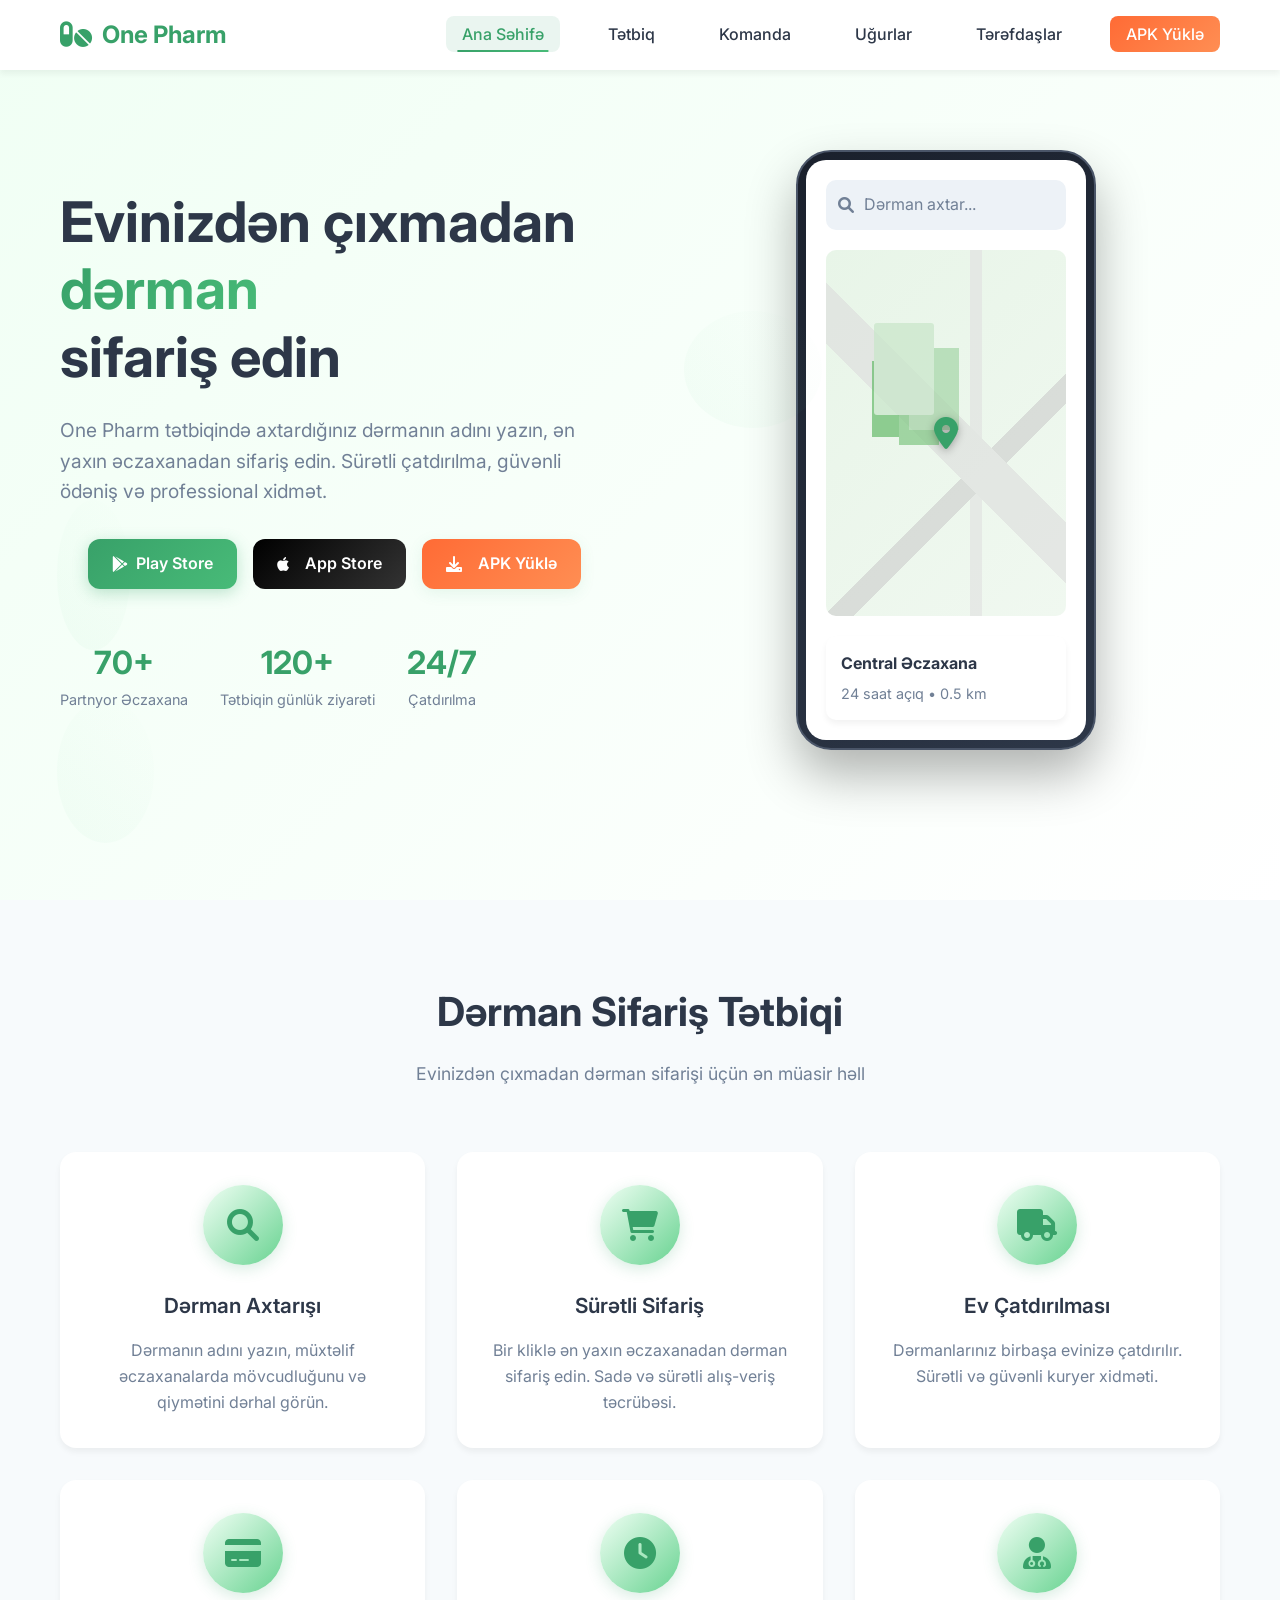
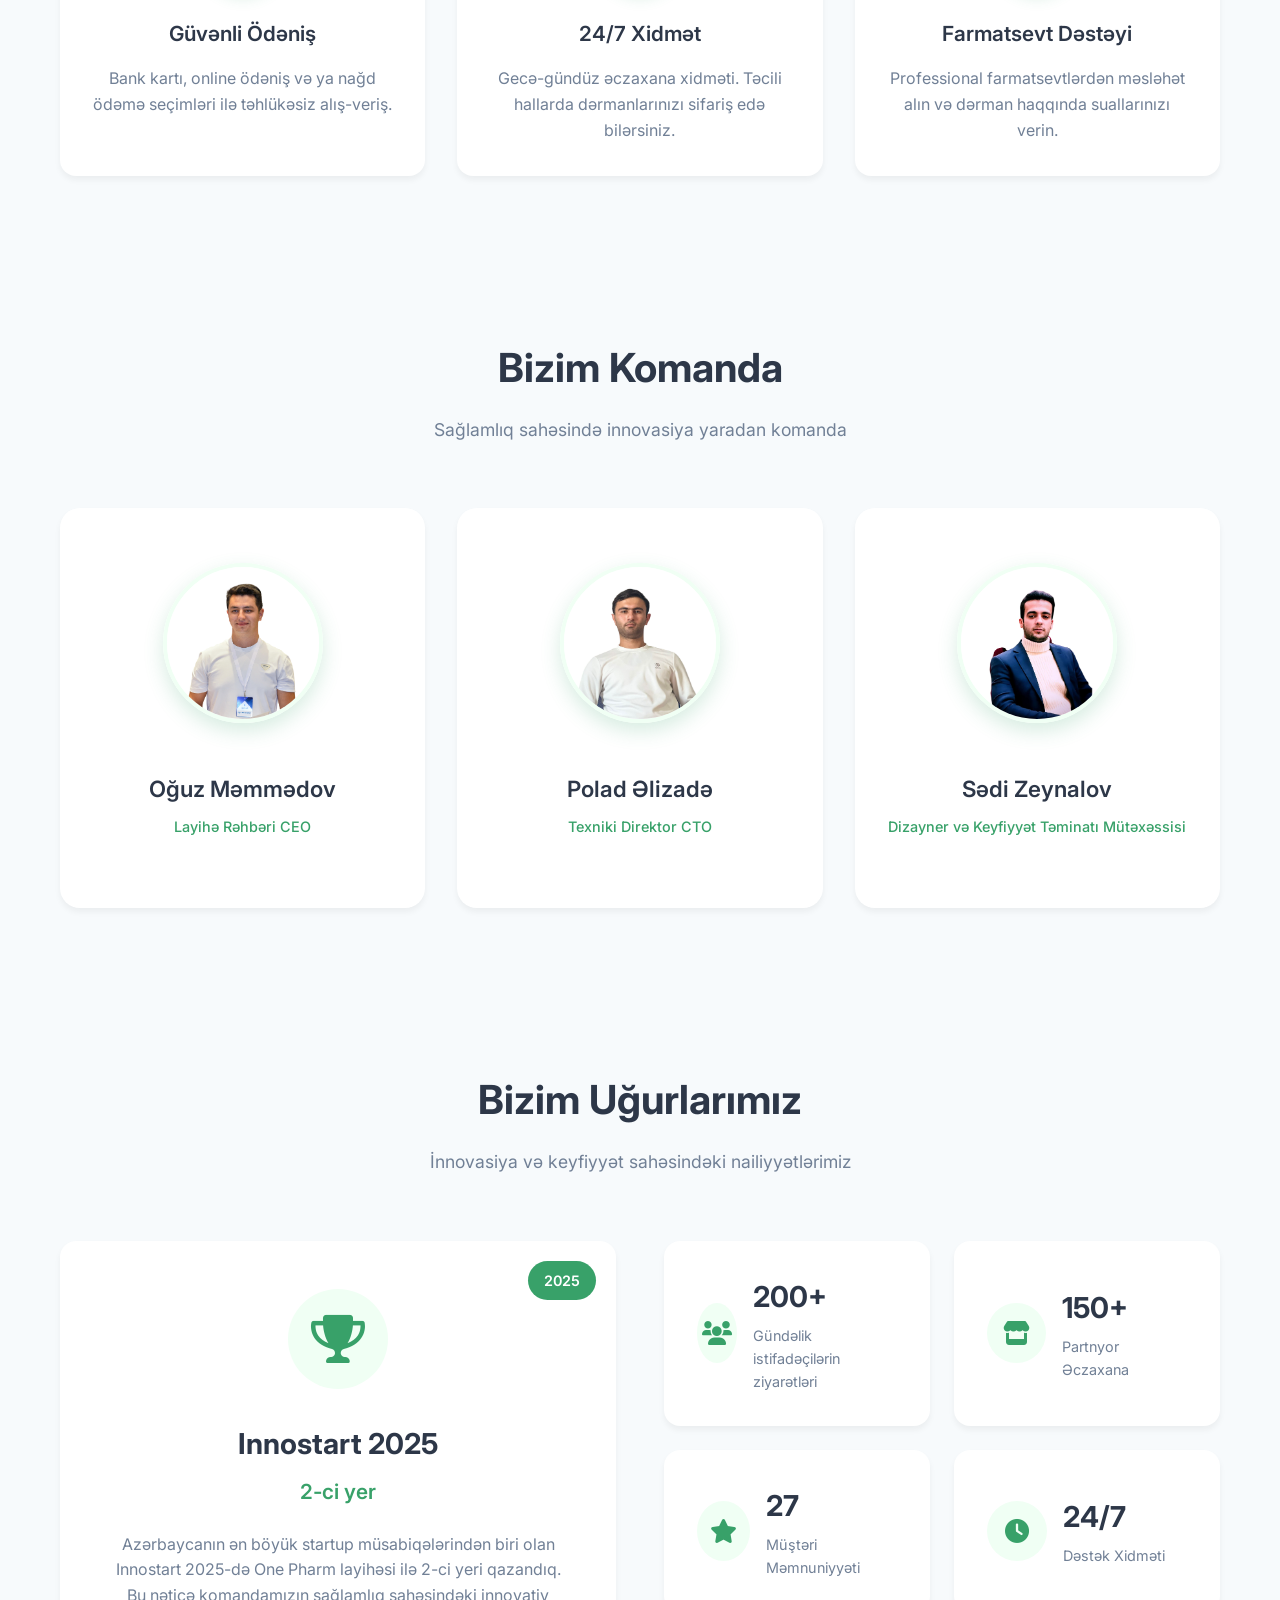
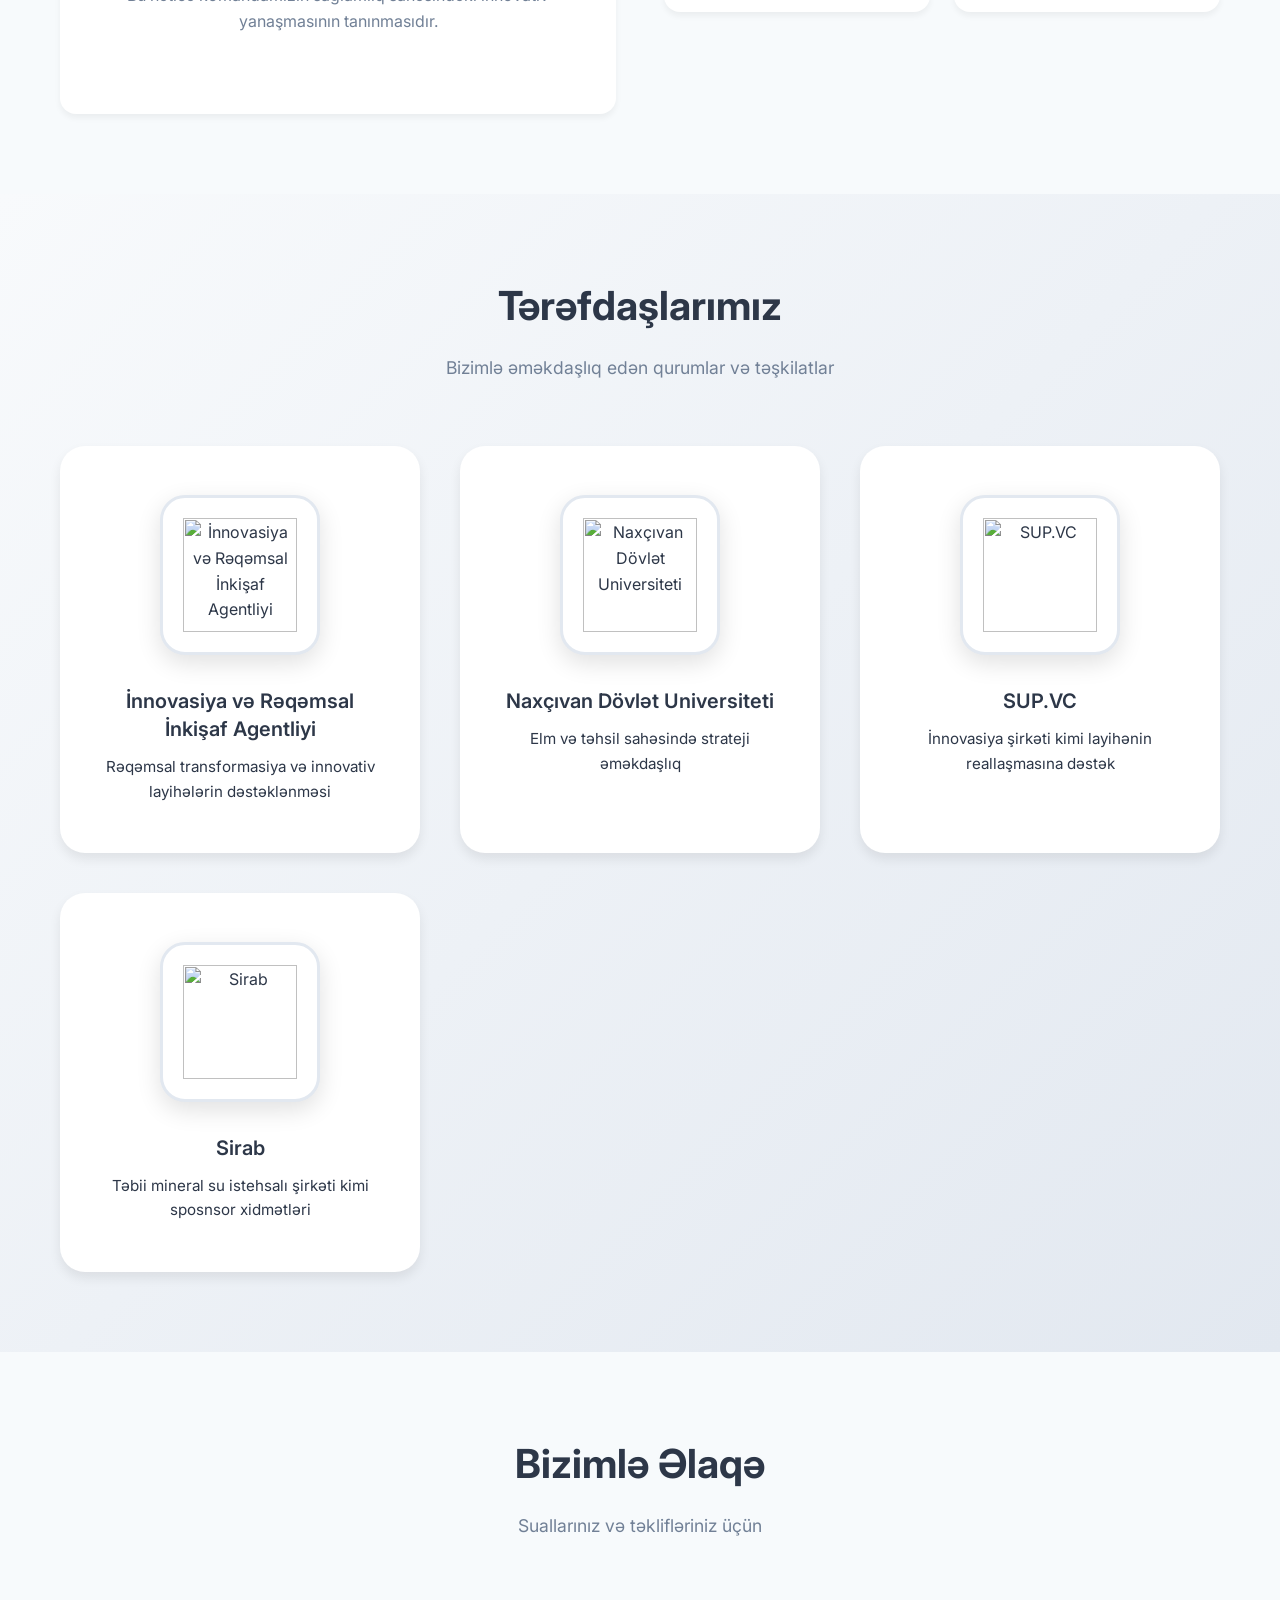
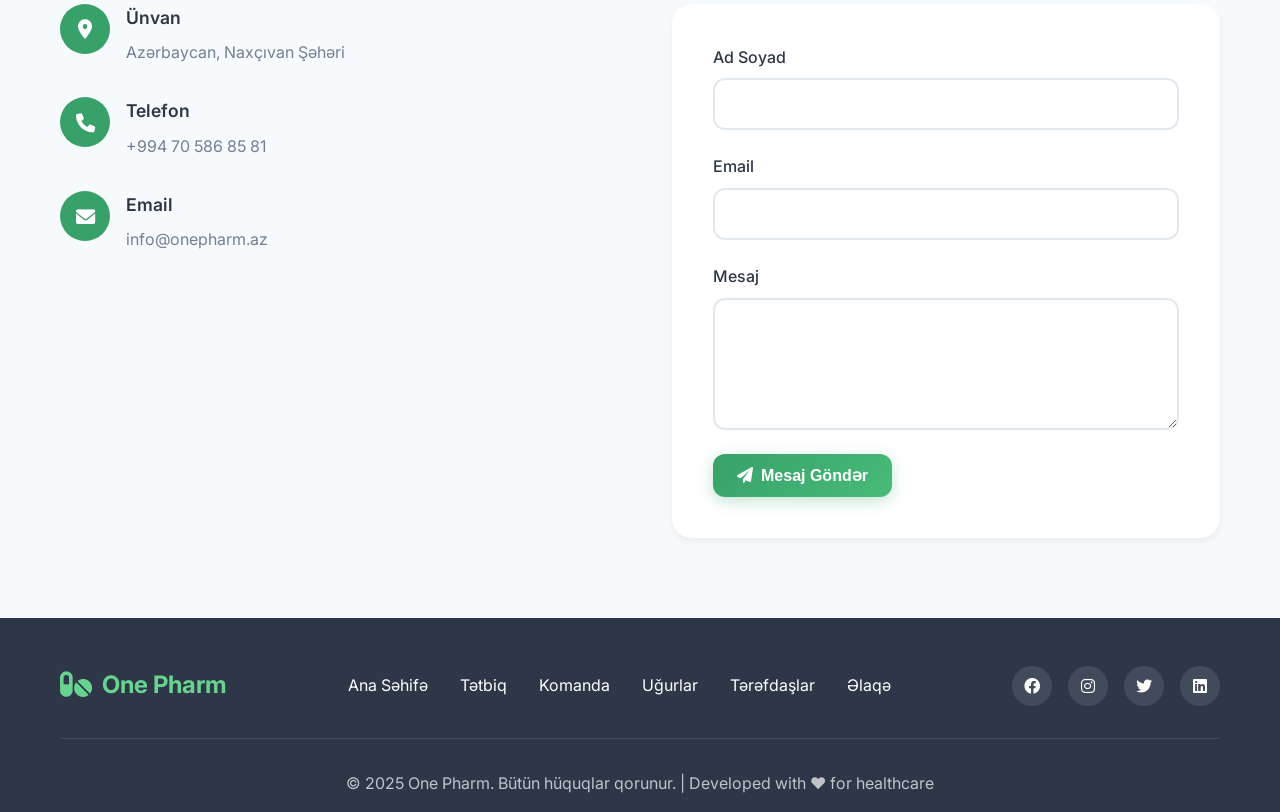
==== commit ded31463: "Add files via upload" ====
--- a/index.html
+++ b/index.html
@@ -1,3 +1,9 @@
+<script>
+  if (window.location.hostname === "www.onepharm.online") {
+    window.location.href = "https://onepharm.online";
+  }
+</script>
+
 <!DOCTYPE html>
 <html lang="az">
 <head>
@@ -21,6 +27,7 @@
                 <li><a href="#about" class="nav-link">Tətbiq</a></li>
                 <li><a href="#team" class="nav-link">Komanda</a></li>
                 <li><a href="#achievements" class="nav-link">Uğurlar</a></li>
+                <li><a href="#partners" class="nav-link">Tərəfdaşlar</a></li>
                 <li><a href="#" class="nav-link apk-download-btn">APK Yüklə</a></li>
             </ul>
             <div class="hamburger">
@@ -42,7 +49,7 @@
                         <br>sifariş edin
                     </h1>
                     <p class="hero-subtitle">
-                        One Pharm ilə dərmanın adını yazın, ən yaxın əczaxanadan sifariş edin. 
+                        One Pharm tətbiqində axtardığınız dərmanın adını yazın, ən yaxın əczaxanadan sifariş edin. 
                         Sürətli çatdırılma, güvənli ödəniş və professional xidmət.
                     </p>
                     <div class="hero-buttons">
@@ -50,6 +57,10 @@
                             <i class="fab fa-google-play"></i>
                             Play Store
                         </a>
+                        <a href="#" class="btn btn-apple">
+                            <i class="fab fa-apple"></i>
+                            App Store
+                        </a>
                         <a href="#" class="btn btn-secondary apk-download-btn">
                             <i class="fas fa-download"></i>
                             APK Yüklə
@@ -57,11 +68,11 @@
                     </div>
                     <div class="hero-stats">
                         <div class="stat">
-                            <span class="stat-number">150+</span>
+                            <span class="stat-number">70+</span>
                             <span class="stat-label">Partnyоr Əczaxana</span>
                         </div>
                         <div class="stat">
-                            <span class="stat-number">200+</span>
+                            <span class="stat-number">120+</span>
                             <span class="stat-label">Tətbiqin günlük ziyarəti </span>
                         </div>
                         <div class="stat">
@@ -305,7 +316,7 @@
                     <h3>Innostart 2025</h3>
                     <p class="achievement-title">2-ci yer</p>
                     <p class="achievement-description">
-                        Azərbaycanın ən böyük startup müsabiqəsi olan Innostart 2025-də 
+                        Azərbaycanın ən böyük startup müsabiqələrindən biri olan Innostart 2025-də 
                         One Pharm layihəsi ilə 2-ci yeri qazandıq. Bu nəticə komandamızın 
                         sağlamlıq sahəsindəki innovativ yanaşmasının tanınmasıdır.
                     </p>
@@ -352,6 +363,52 @@
                             <p class="stat-label">Dəstək Xidməti</p>
                         </div>
                     </div>
+                </div>
+            </div>
+        </div>
+    </section>
+
+    <!-- Partners Section -->
+    <section id="partners" class="partners section">
+        <div class="container">
+            <div class="section-header">
+                <h2 class="section-title">
+                    Tərəfdaşlarımız
+                </h2>
+                <p class="section-subtitle">Bizimlə əməkdaşlıq edən qurumlar və təşkilatlar</p>
+            </div>
+            
+            <div class="partners-grid">
+                <div class="partner-card">
+                    <div class="partner-logo">
+                        <img src="images/partners/irda-logo.png" alt="İnnovasiya və Rəqəmsal İnkişaf Agentliyi" class="partner-logo-img">
+                    </div>
+                    <h3>İnnovasiya və Rəqəmsal İnkişaf Agentliyi</h3>
+                    <p>Rəqəmsal transformasiya və innovativ layihələrin dəstəklənməsi</p>
+                </div>
+                
+                <div class="partner-card">
+                    <div class="partner-logo">
+                        <img src="images/partners/ndu-logo.png" alt="Naxçıvan Dövlət Universiteti" class="partner-logo-img">
+                    </div>
+                    <h3>Naxçıvan Dövlət Universiteti</h3>
+                    <p>Elm və təhsil sahəsində strateji əməkdaşlıq</p>
+                </div>
+                
+                <div class="partner-card">
+                    <div class="partner-logo">
+                        <img src="images/partners/sup-vc-logo.png" alt="SUP.VC" class="partner-logo-img">
+                    </div>
+                    <h3>SUP.VC</h3>
+                    <p>İnnovasiya şirkəti kimi layihənin reallaşmasına dəstək </p>
+                </div>
+                
+                <div class="partner-card">
+                    <div class="partner-logo">
+                        <img src="images/partners/sirab-logo.png" alt="Sirab" class="partner-logo-img">
+                    </div>
+                    <h3>Sirab</h3>
+                    <p>Təbii mineral su istehsalı şirkəti kimi sposnsor xidmətləri</p>
                 </div>
             </div>
         </div>
@@ -442,6 +499,7 @@
                     <a href="#about">Tətbiq</a>
                     <a href="#team">Komanda</a>
                     <a href="#achievements">Uğurlar</a>
+                    <a href="#partners">Tərəfdaşlar</a>
                     <a href="#contact">Əlaqə</a>
                 </div>
                 <div class="footer-socials">
--- a/styles.css
+++ b/styles.css
@@ -257,6 +257,8 @@
     display: flex;
     gap: 1rem;
     margin-bottom: 3rem;
+    flex-wrap: wrap;
+    justify-content: center;
 }
 
 .hero-stats {
@@ -550,7 +552,7 @@
     cursor: pointer;
 }
 
-.team-member:hover .member-card {
+.team-member.flipped .member-card {
     transform: rotateY(180deg);
 }
 
@@ -575,8 +577,8 @@
     background: linear-gradient(135deg, var(--light-green), rgba(255,255,255,0.9));
 }
 
-.team-member:hover .card-front,
-.team-member:hover .card-back {
+.team-member.flipped .card-front,
+.team-member.flipped .card-back {
     box-shadow: 0 20px 50px rgba(56, 161, 105, 0.2);
     border-color: var(--secondary-green);
 }
@@ -1062,6 +1064,12 @@
     .hero-buttons {
         flex-direction: column;
         align-items: center;
+        gap: 0.75rem;
+    }
+    
+    .hero-buttons .btn {
+        width: 200px;
+        justify-content: center;
     }
 
     .hero-stats {
@@ -1108,6 +1116,35 @@
     }
 }
 
+/* Apple Store Button Styles */
+.btn-apple {
+    position: relative;
+    background: linear-gradient(135deg, #000000, #333333) !important;
+    color: white !important;
+    border: none !important;
+    transition: all 0.3s ease !important;
+}
+
+.btn-apple:hover {
+    background: linear-gradient(135deg, #1a1a1a, #4a4a4a) !important;
+    transform: translateY(-2px) !important;
+    box-shadow: 0 8px 25px rgba(0, 0, 0, 0.4) !important;
+}
+
+.btn-apple i {
+    margin-right: 8px;
+    animation: applePulse 2s ease-in-out infinite;
+}
+
+@keyframes applePulse {
+    0%, 100% {
+        transform: scale(1);
+    }
+    50% {
+        transform: scale(1.1);
+    }
+}
+
 /* APK Download Button Styles */
 .apk-download-btn {
     position: relative;
@@ -1134,6 +1171,144 @@
     }
     50% {
         transform: translateY(-3px);
+    }
+}
+
+/* Partners Section Styles */
+.partners {
+    background: linear-gradient(135deg, #f8fafc 0%, #e2e8f0 100%);
+    padding: 5rem 0;
+}
+
+.partners-grid {
+    display: grid;
+    grid-template-columns: repeat(auto-fit, minmax(320px, 1fr));
+    gap: 2.5rem;
+    margin-top: 3rem;
+}
+
+.partner-card {
+    background: white;
+    padding: 3rem 2.5rem;
+    border-radius: 25px;
+    text-align: center;
+    box-shadow: 0 6px 12px rgba(0, 0, 0, 0.08);
+    border: 1px solid transparent;
+    transition: all 0.3s cubic-bezier(0.4, 0, 0.2, 1);
+    position: relative;
+    overflow: hidden;
+}
+
+.partner-card::before {
+    content: '';
+    position: absolute;
+    top: 0;
+    left: -100%;
+    width: 100%;
+    height: 100%;
+    background: linear-gradient(90deg, transparent, rgba(56, 161, 105, 0.1), transparent);
+    transition: left 0.5s ease;
+}
+
+.partner-card:hover::before {
+    left: 100%;
+}
+
+.partner-card:hover {
+    transform: translateY(-10px);
+    box-shadow: 0 20px 40px rgba(56, 161, 105, 0.15);
+    border-color: var(--light-green);
+}
+
+.partner-logo {
+    width: 160px;
+    height: 160px;
+    background: white;
+    border-radius: 25px;
+    display: flex;
+    align-items: center;
+    justify-content: center;
+    margin: 0 auto 2rem;
+    transition: all 0.3s ease;
+    box-shadow: 0 8px 25px rgba(0, 0, 0, 0.12);
+    border: 3px solid #e2e8f0;
+    padding: 20px;
+}
+
+.partner-logo i {
+    font-size: 2rem;
+    color: var(--primary-green);
+    transition: all 0.3s ease;
+}
+
+.partner-logo-img {
+    width: 100%;
+    height: 100%;
+    object-fit: contain;
+    transition: all 0.3s ease;
+    filter: none;
+}
+
+.partner-card:hover .partner-logo {
+    transform: scale(1.08);
+    box-shadow: 0 12px 35px rgba(56, 161, 105, 0.25);
+    border-color: var(--primary-green);
+    border-width: 3px;
+}
+
+.partner-card:hover .partner-logo-img {
+    transform: scale(1.15);
+}
+
+.partner-card h3 {
+    font-size: 1.25rem;
+    font-weight: 600;
+    color: var(--text-dark);
+    margin-bottom: 0.75rem;
+    line-height: 1.4;
+}
+
+.partner-card p {
+    color: var(--text-gray);
+    font-size: 0.95rem;
+    line-height: 1.6;
+    margin: 0;
+}
+
+/* Responsive Partners */
+@media (max-width: 768px) {
+    .partners {
+        padding: 3rem 0;
+    }
+    
+    .partners-grid {
+        grid-template-columns: 1fr;
+        gap: 2rem;
+        margin-top: 2rem;
+    }
+    
+    .partner-card {
+        padding: 2rem 1.5rem;
+    }
+    
+    .partner-logo {
+        width: 130px;
+        height: 130px;
+        padding: 15px;
+        margin-bottom: 1.5rem;
+    }
+    
+    .partner-logo i {
+        font-size: 1.75rem;
+    }
+    
+    .partner-logo-img {
+        width: 100%;
+        height: 100%;
+    }
+    
+    .partner-card h3 {
+        font-size: 1.1rem;
     }
 }
 
@@ -1156,7 +1331,7 @@
     cursor: pointer;
 }
 
-.team-member:hover .member-card {
+.team-member.flipped .member-card {
     transform: rotateY(180deg);
 }
 
@@ -1184,8 +1359,8 @@
     background: linear-gradient(135deg, var(--light-green), rgba(255,255,255,0.9));
 }
 
-.team-member:hover .card-front,
-.team-member:hover .card-back {
+.team-member.flipped .card-front,
+.team-member.flipped .card-back {
     box-shadow: 0 20px 50px rgba(56, 161, 105, 0.2);
     border-color: var(--secondary-green);
 }
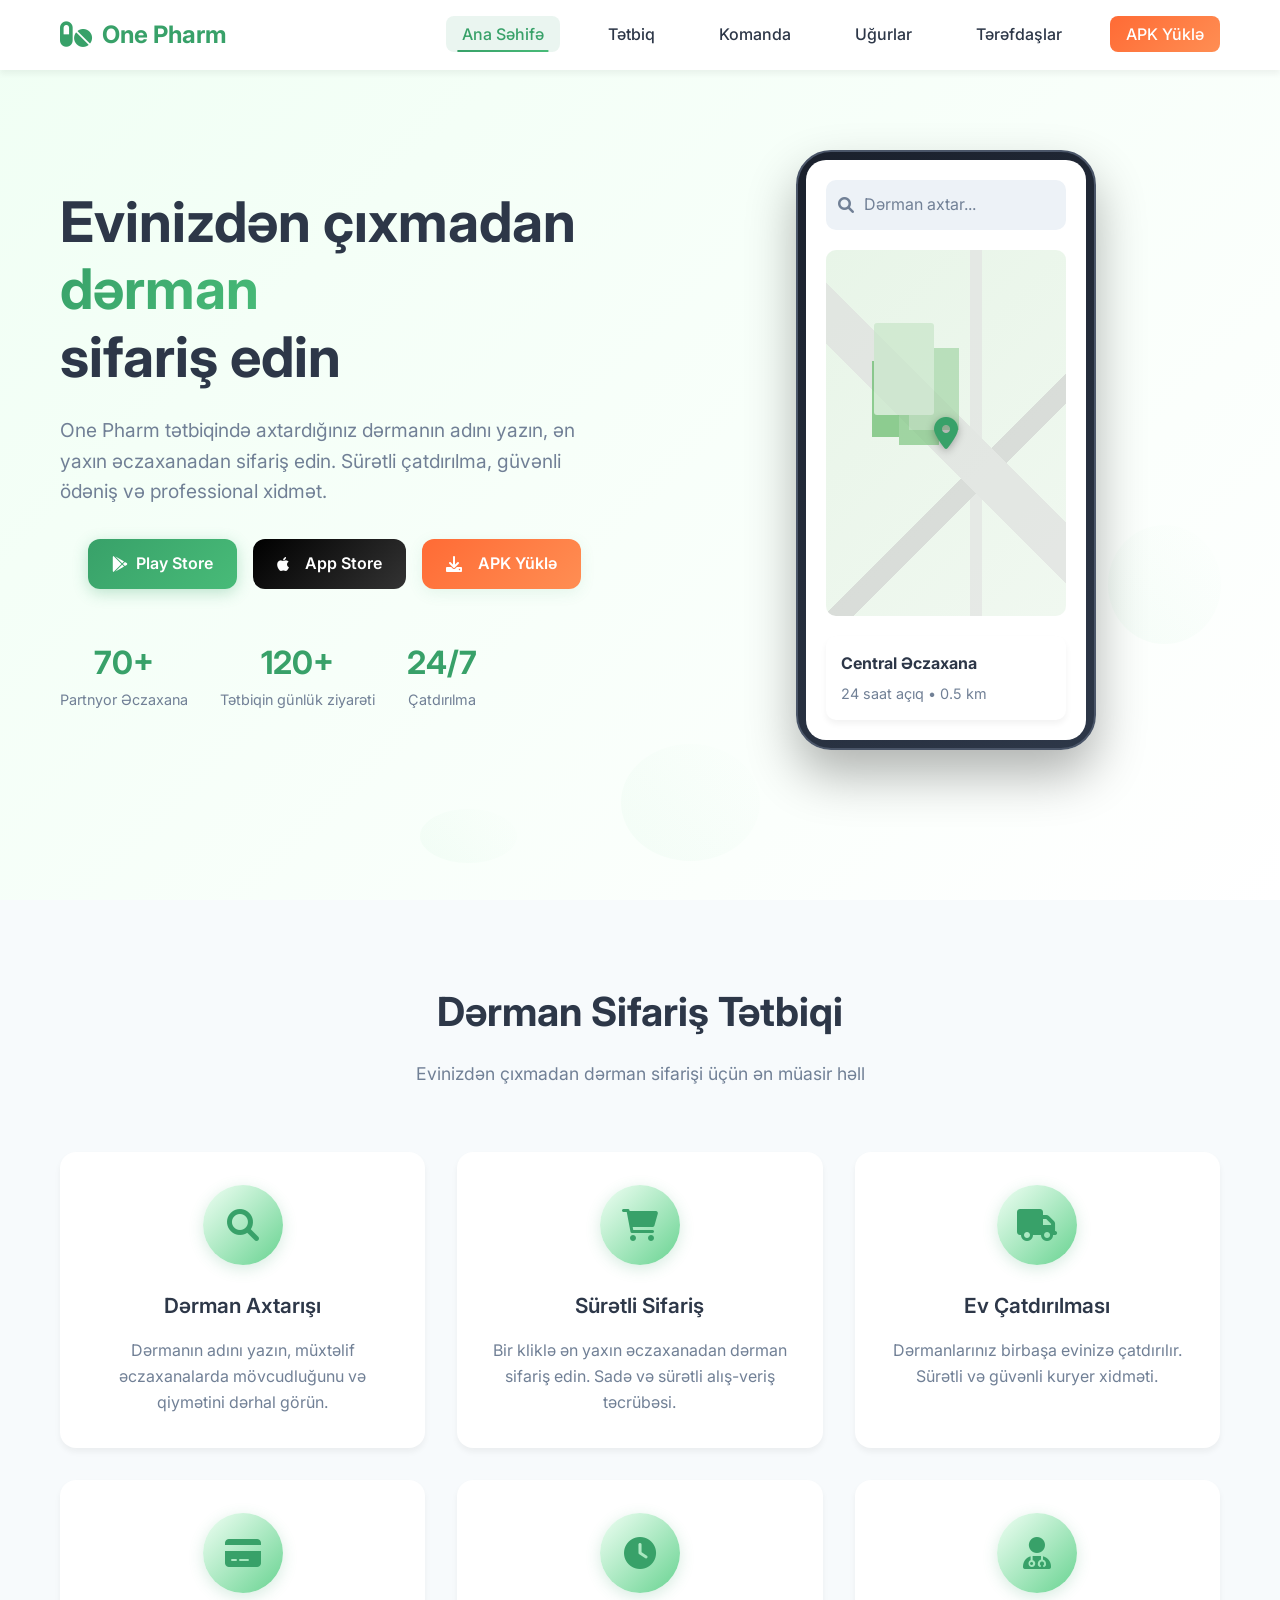
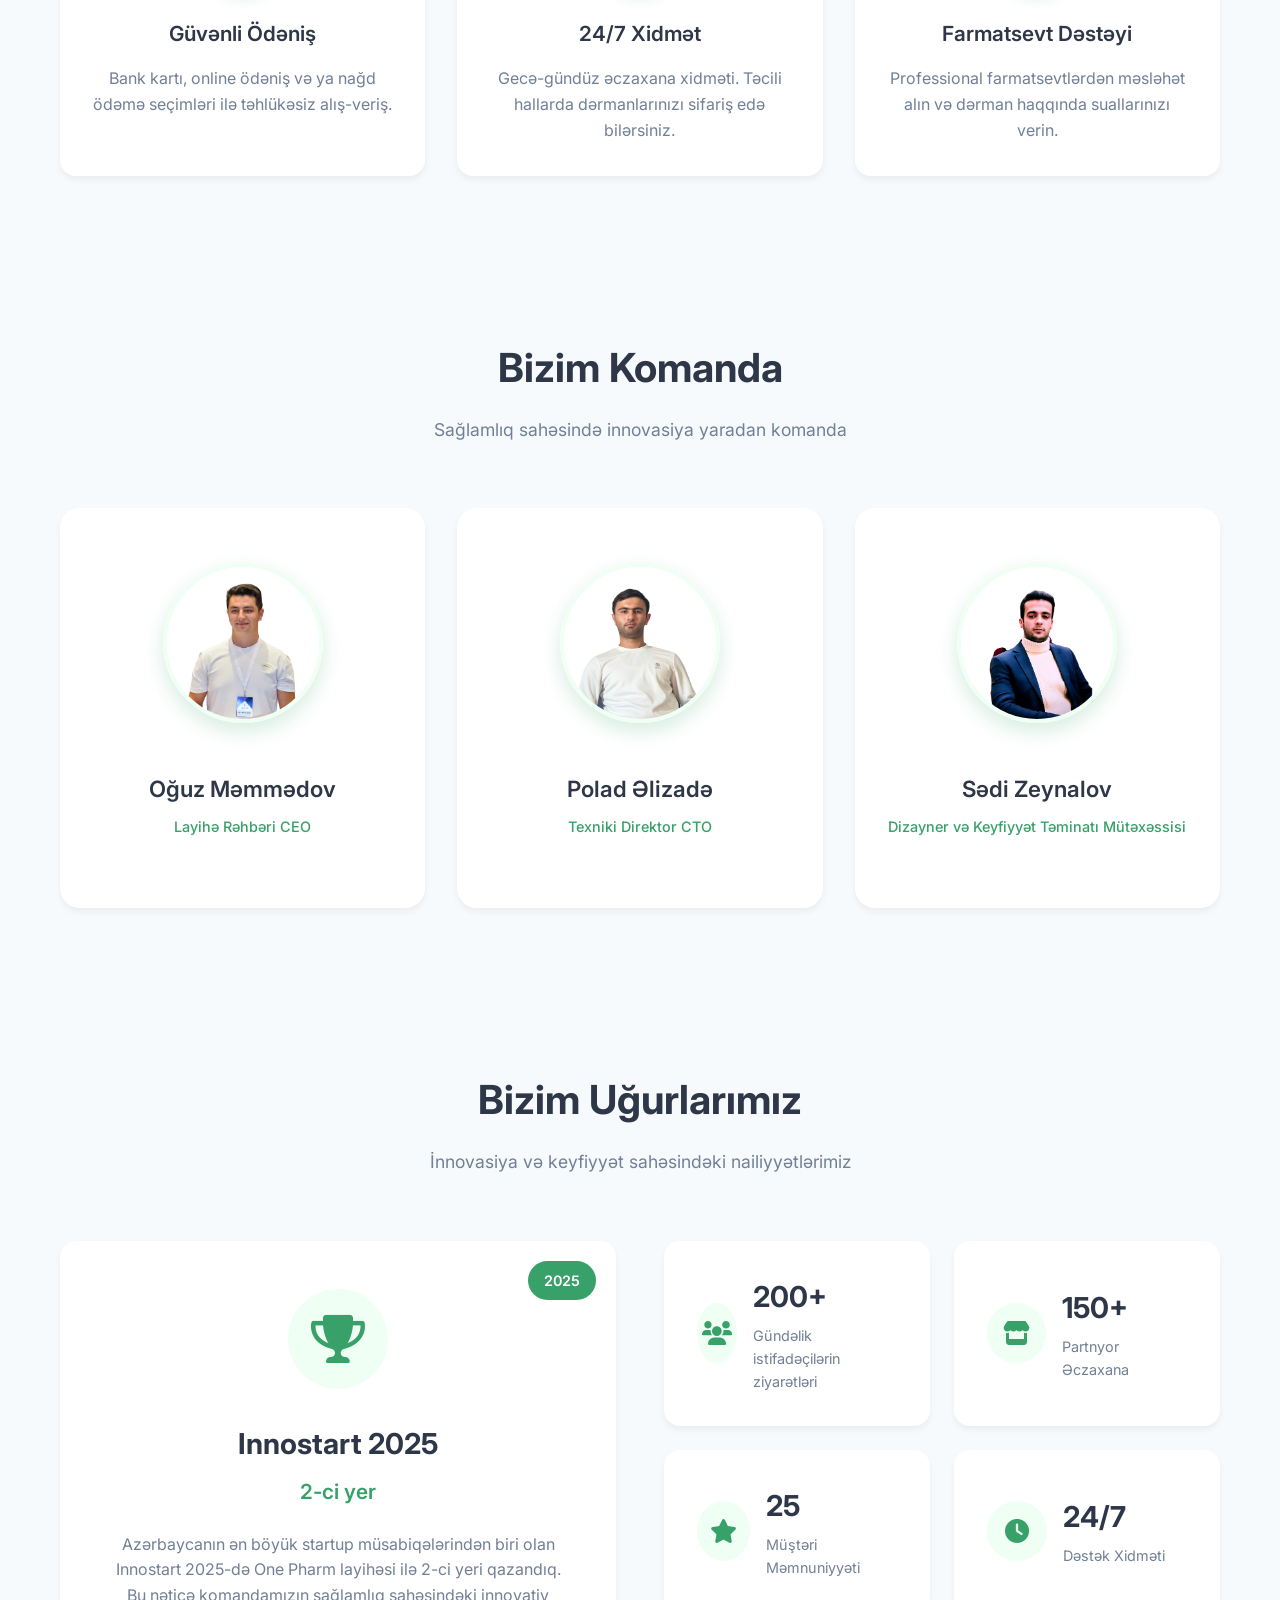
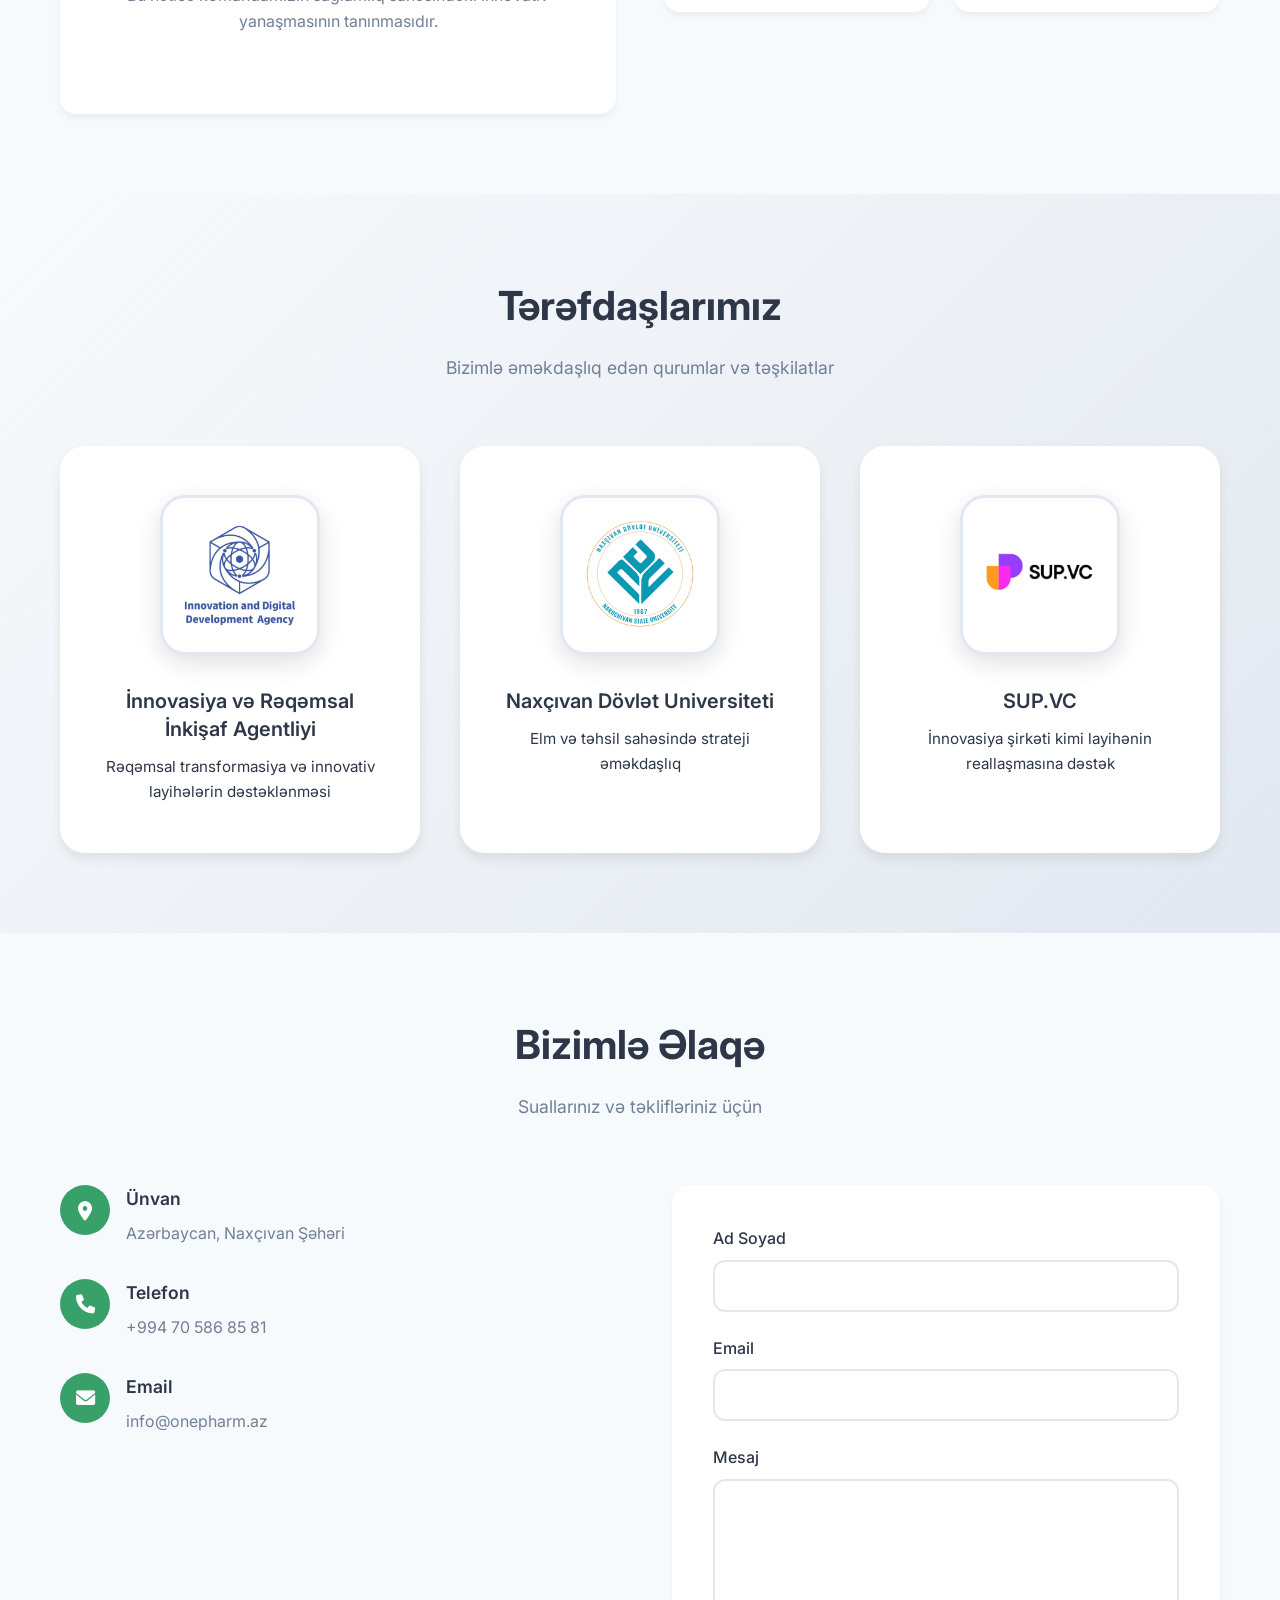
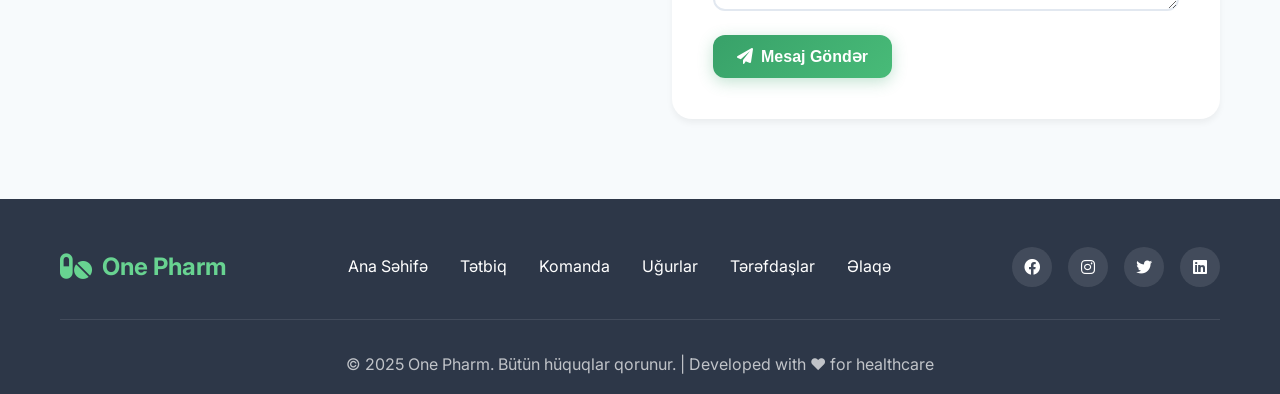
==== commit e156c787: "Add files via upload" ====
--- a/index.html
+++ b/index.html
@@ -403,13 +403,7 @@
                     <p>İnnovasiya şirkəti kimi layihənin reallaşmasına dəstək </p>
                 </div>
                 
-                <div class="partner-card">
-                    <div class="partner-logo">
-                        <img src="images/partners/sirab-logo.png" alt="Sirab" class="partner-logo-img">
-                    </div>
-                    <h3>Sirab</h3>
-                    <p>Təbii mineral su istehsalı şirkəti kimi sposnsor xidmətləri</p>
-                </div>
+                
             </div>
         </div>
     </section>
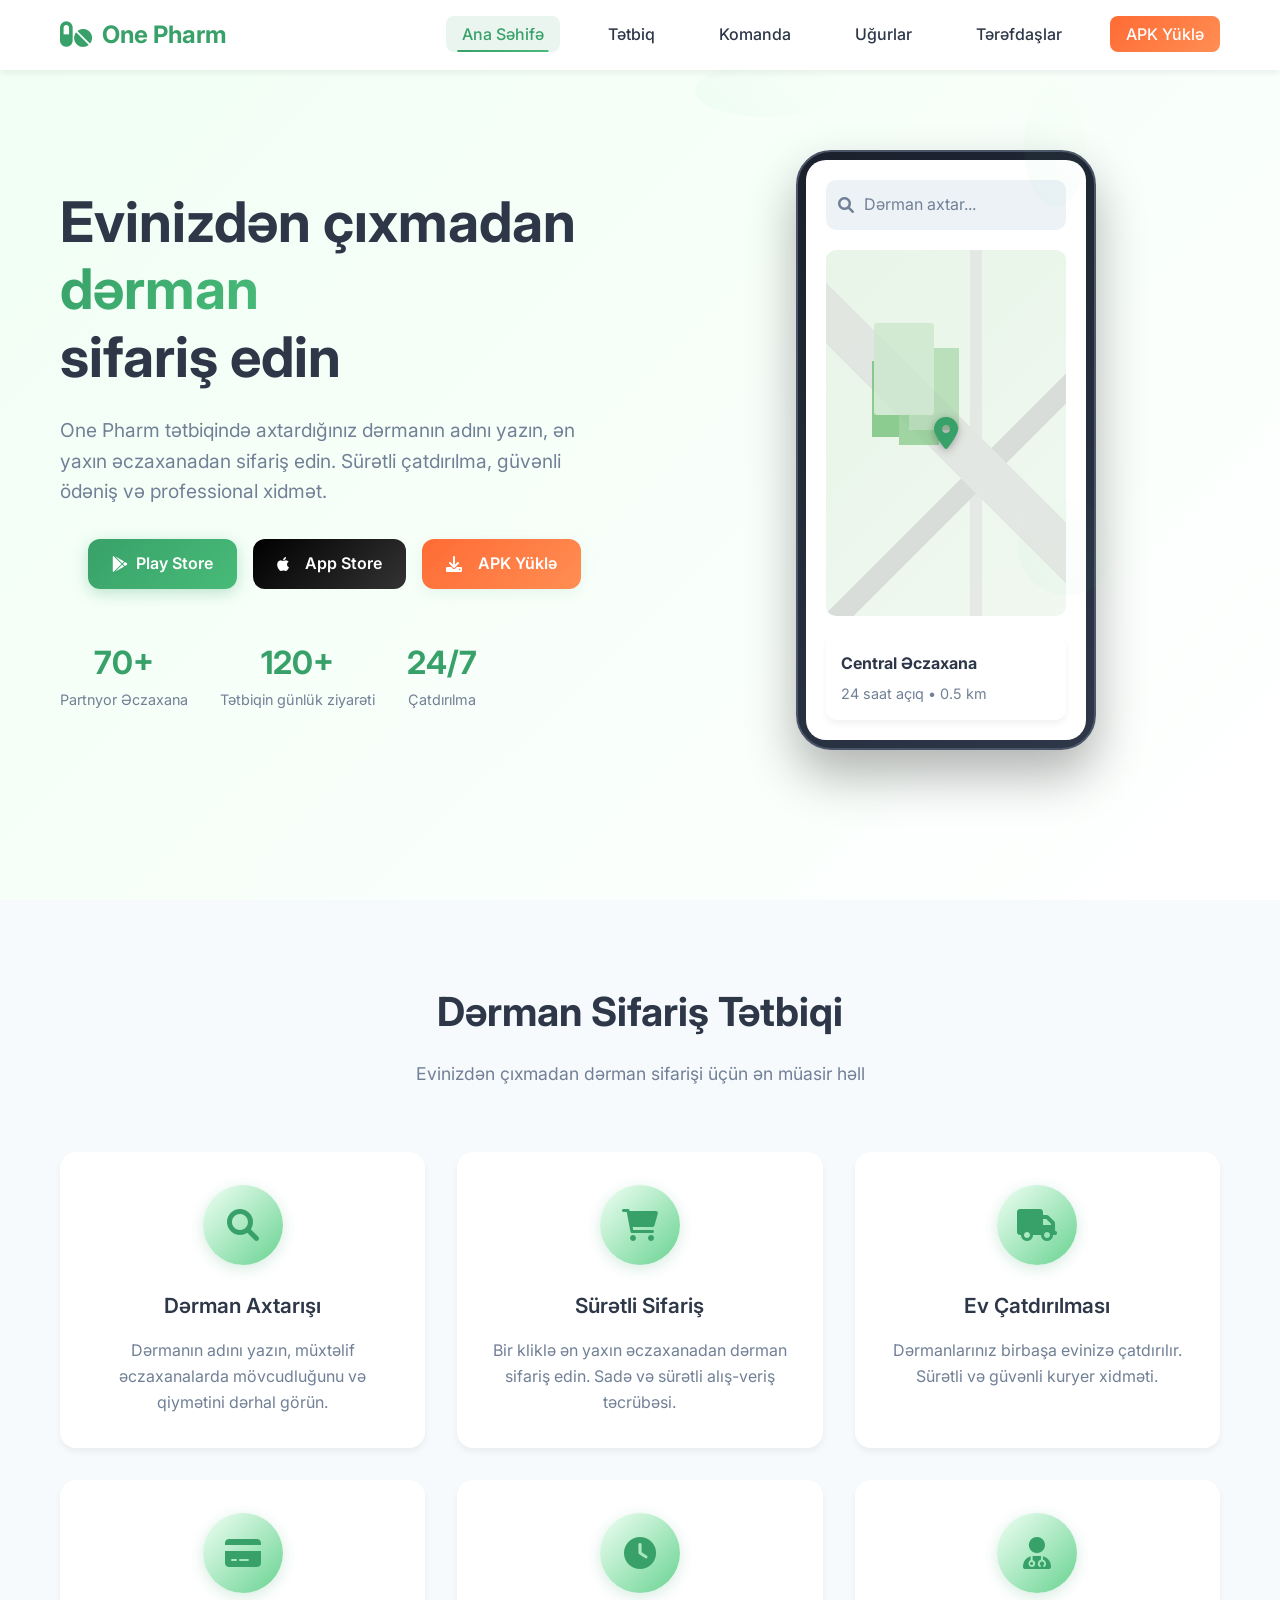
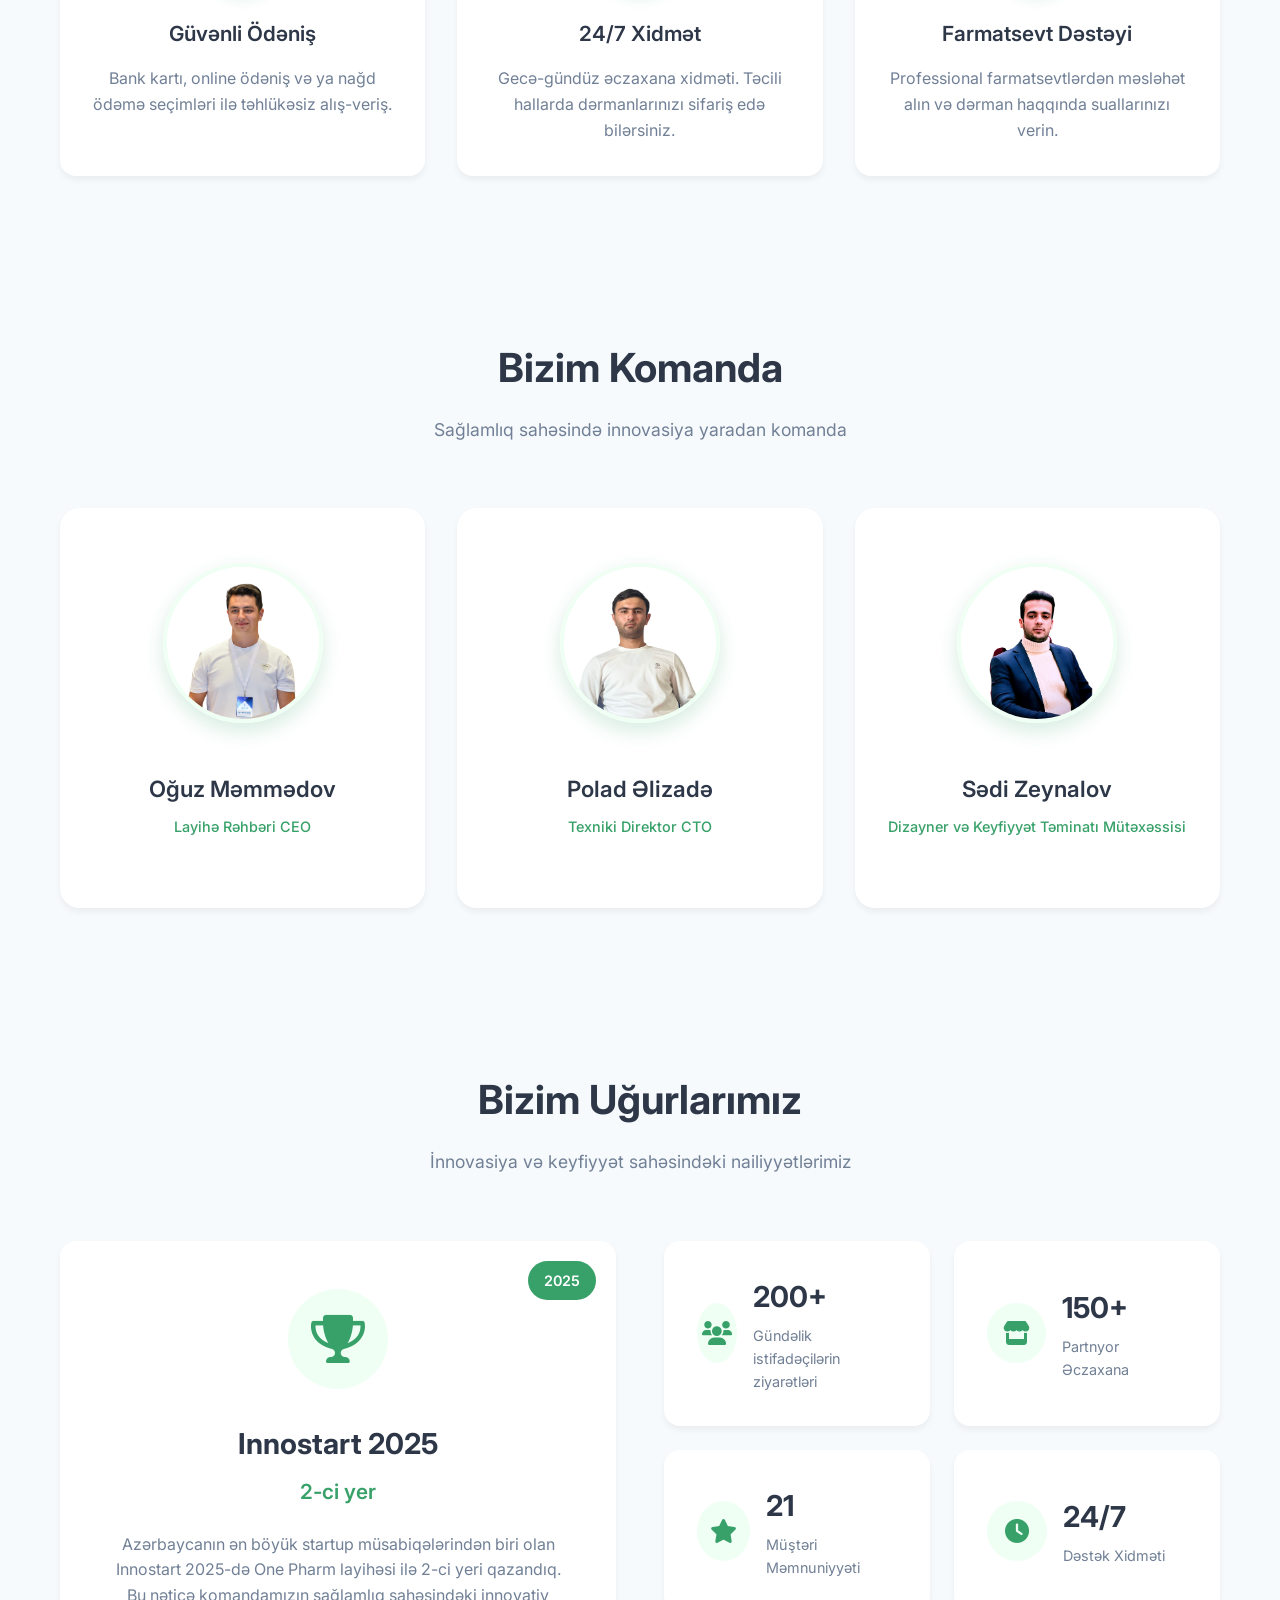
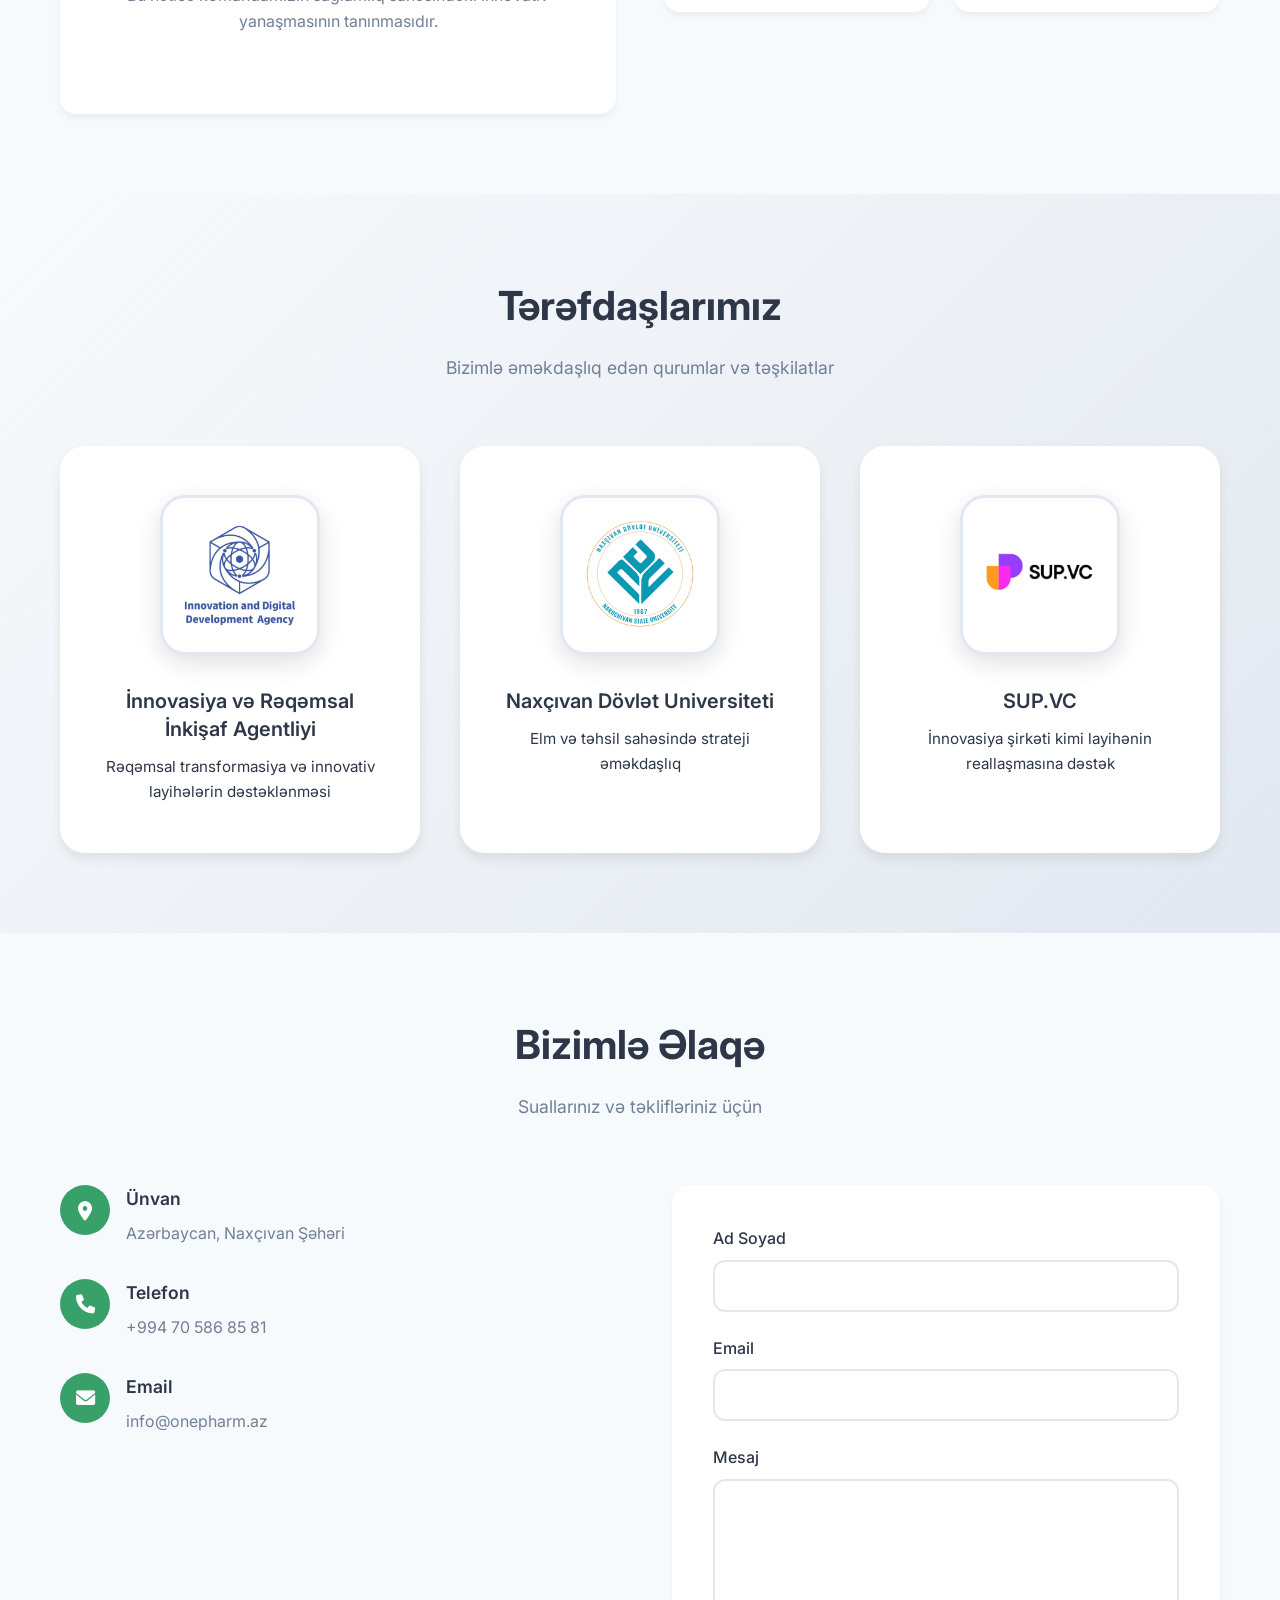
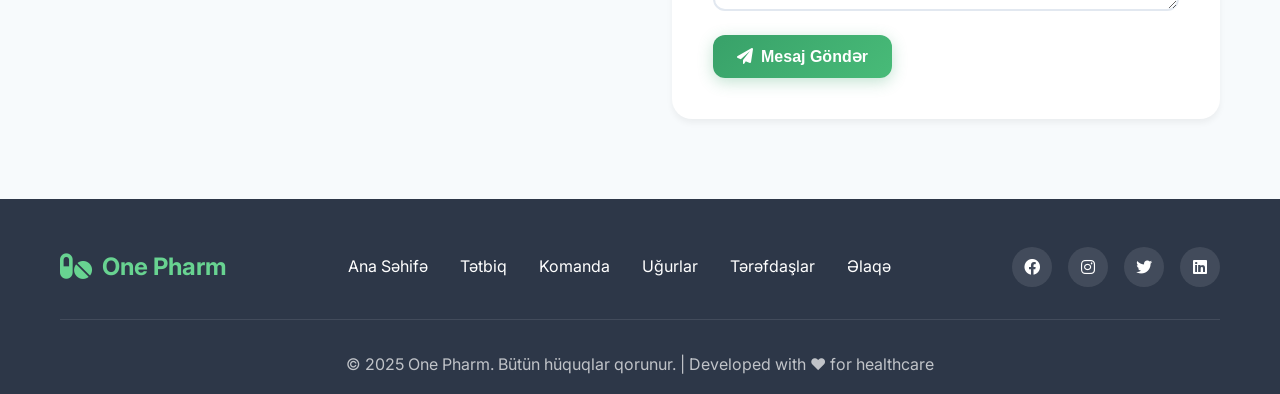
==== commit d020fabc: "Add files via upload" ====
--- a/index.html
+++ b/index.html
@@ -13,6 +13,8 @@
     <link href="https://cdnjs.cloudflare.com/ajax/libs/font-awesome/6.0.0/css/all.min.css" rel="stylesheet">
     <link href="https://fonts.googleapis.com/css2?family=Inter:wght@300;400;500;600;700&display=swap" rel="stylesheet">
     <link rel="stylesheet" href="styles.css">
+    <link rel="icon" href="images/favicon.svg" type="image/svg+xml">
+    <meta name="theme-color" content="#0ea5e9">
 </head>
 <body>
     <!-- Navigation -->
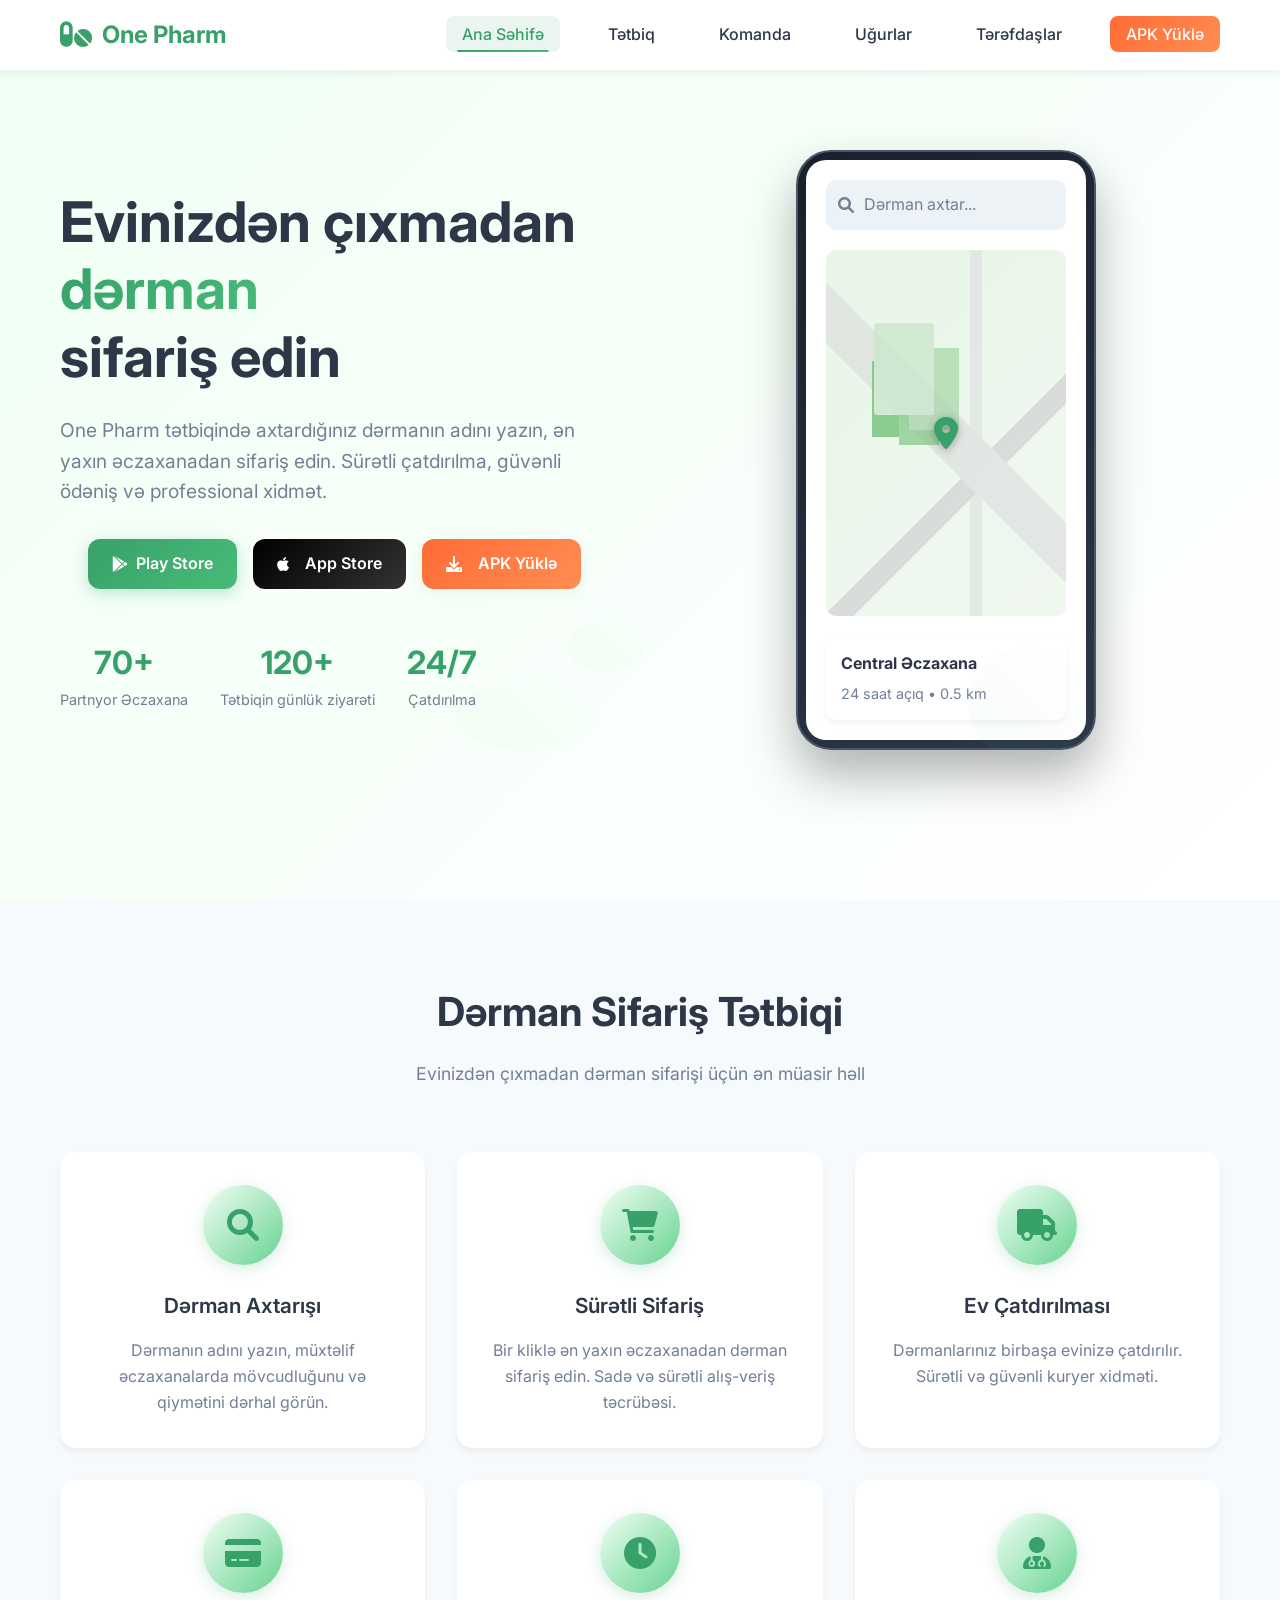
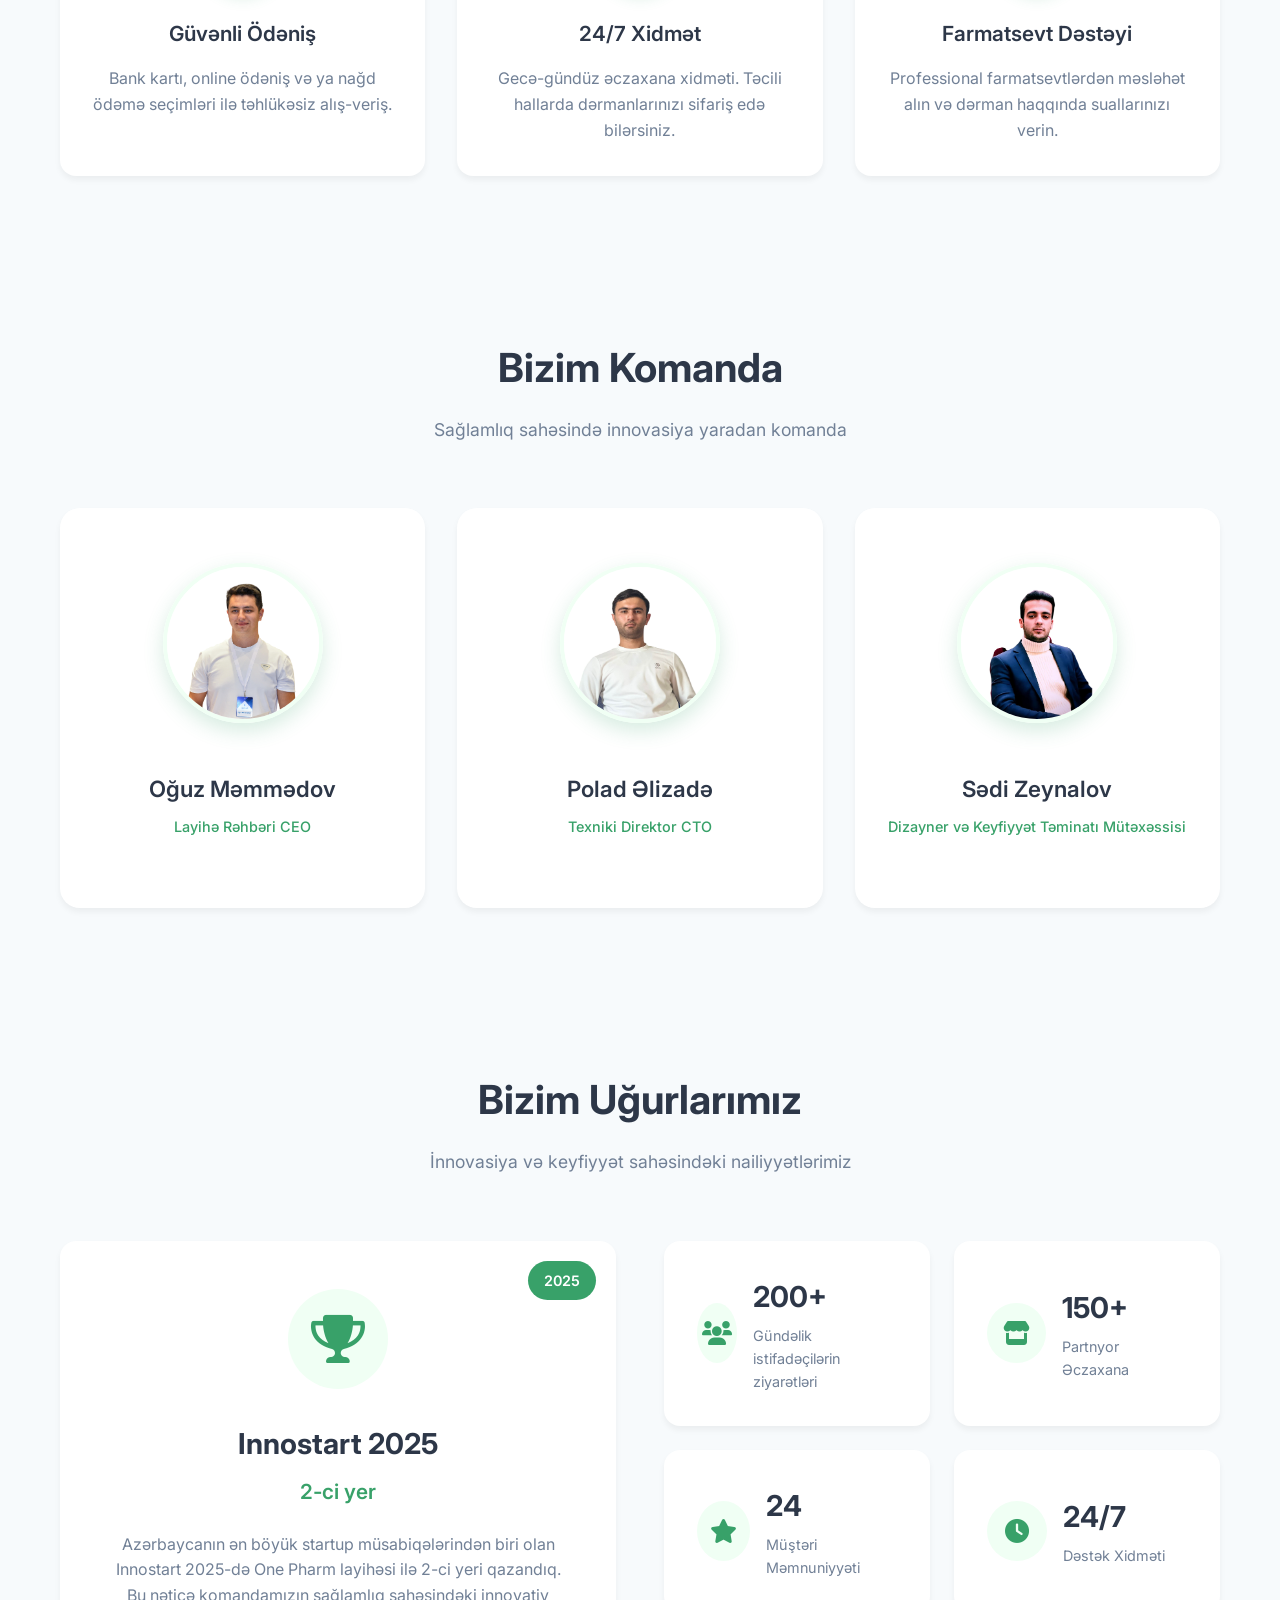
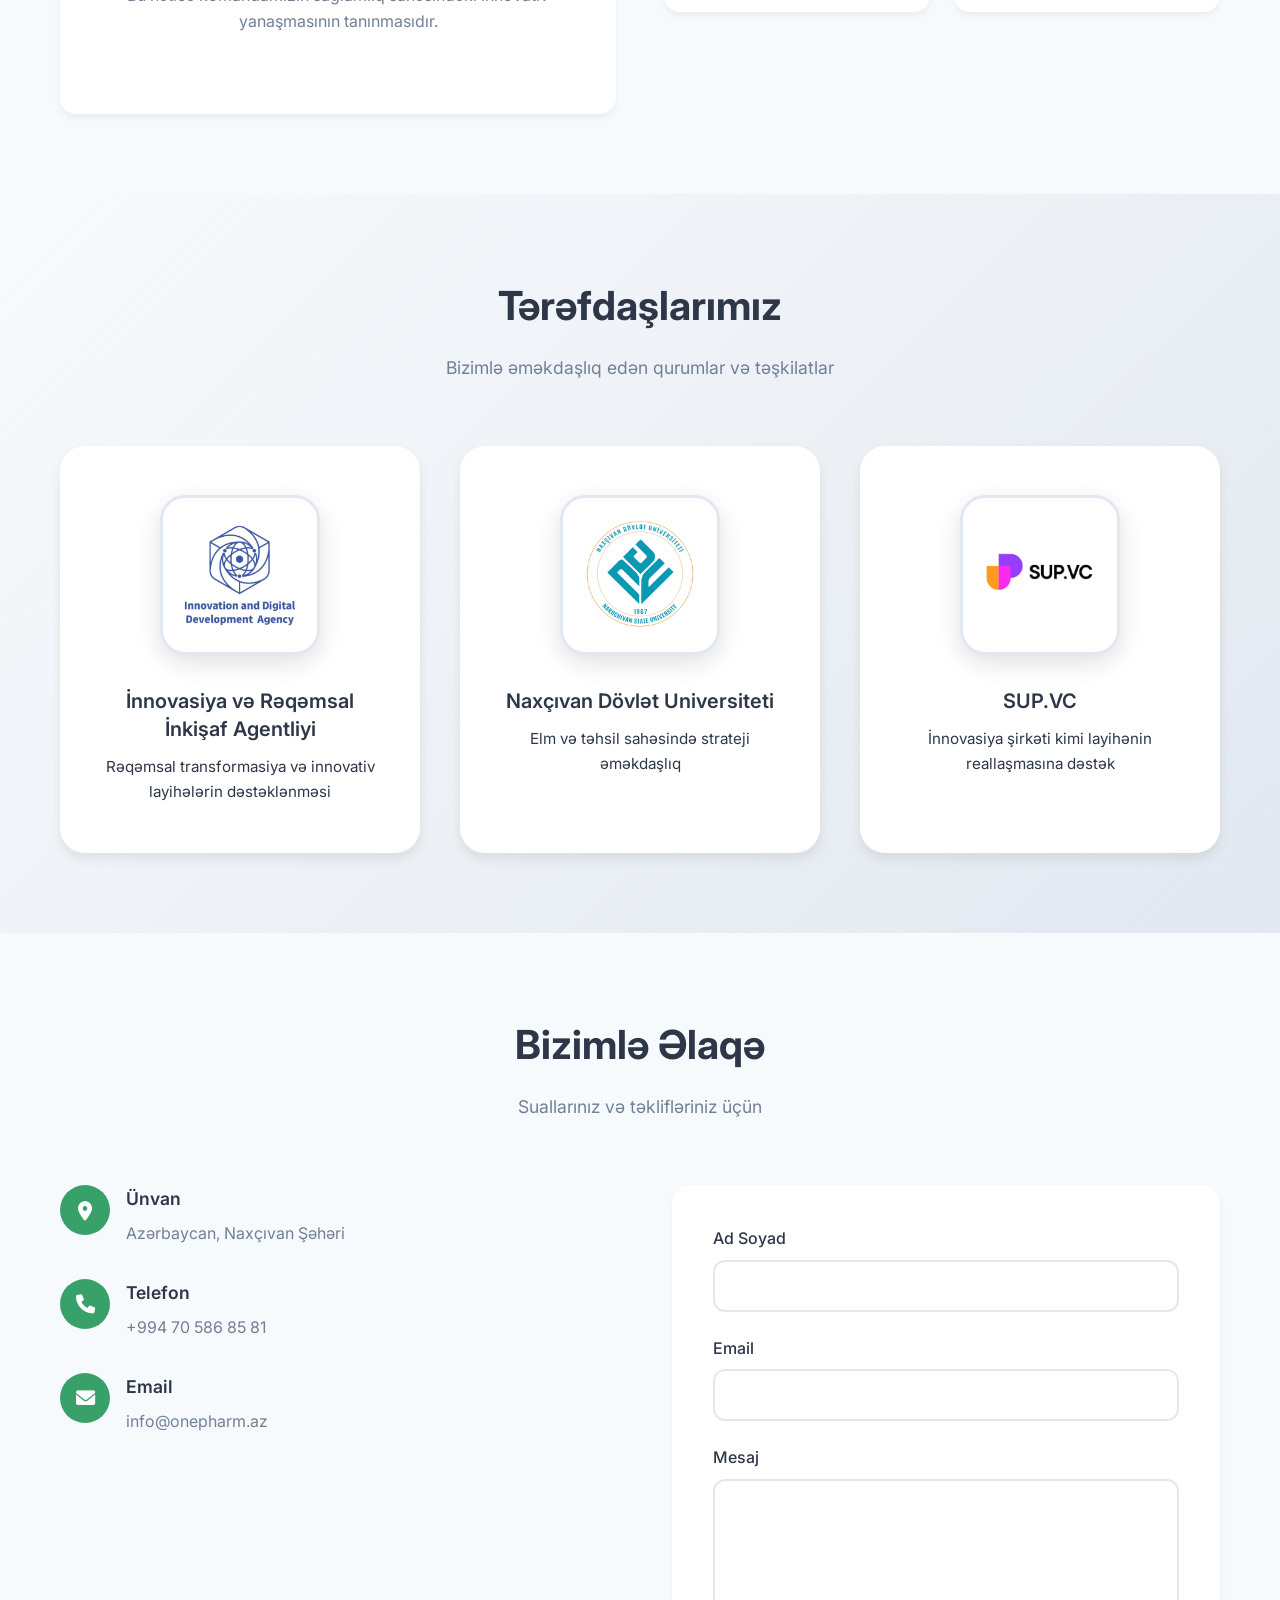
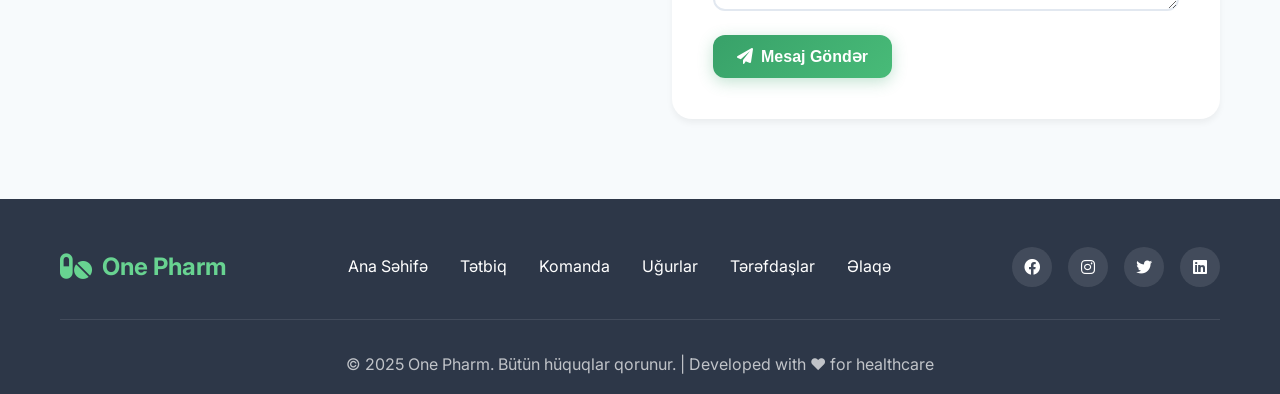
==== commit 3fbf9b16: "Add files via upload" ====
--- a/index.html
+++ b/index.html
@@ -9,12 +9,20 @@
 <head>
     <meta charset="UTF-8">
     <meta name="viewport" content="width=device-width, initial-scale=1.0">
-    <title>One Pharm - Əczaxana Axtarış Mobil Tətbiqi</title>
+    <title>One Pharm - Dərman və Əczaxana Axtarış Mobil Tətbiqi</title>
     <link href="https://cdnjs.cloudflare.com/ajax/libs/font-awesome/6.0.0/css/all.min.css" rel="stylesheet">
     <link href="https://fonts.googleapis.com/css2?family=Inter:wght@300;400;500;600;700&display=swap" rel="stylesheet">
     <link rel="stylesheet" href="styles.css">
-    <link rel="icon" href="images/favicon.svg" type="image/svg+xml">
+    <link rel="icon" href="/favicon.svg" type="image/svg+xml">
     <meta name="theme-color" content="#0ea5e9">
+    <link rel="apple-touch-icon" href="/images/apple-touch-icon.png">
+    <link rel="icon" type="image/png" sizes="32x32" href="/images/favicon-32.png">
+    <link rel="icon" type="image/png" sizes="16x16" href="/images/favicon-16.png">
+    <link rel="shortcut icon" href="/images/favicon.ico">
+    <link rel="icon" type="image/png" sizes="512x512" href="/images/android-chrome-512x512.png">
+    <link rel="icon" type="image/png" sizes="512x512" href="/images/maskable-512x512.png" purpose="maskable">
+    <meta name="msapplication-TileColor" content="#0ea5e9">
+    <meta name="msapplication-TileImage" content="/images/mstile-150x150.png">
 </head>
 <body>
     <!-- Navigation -->
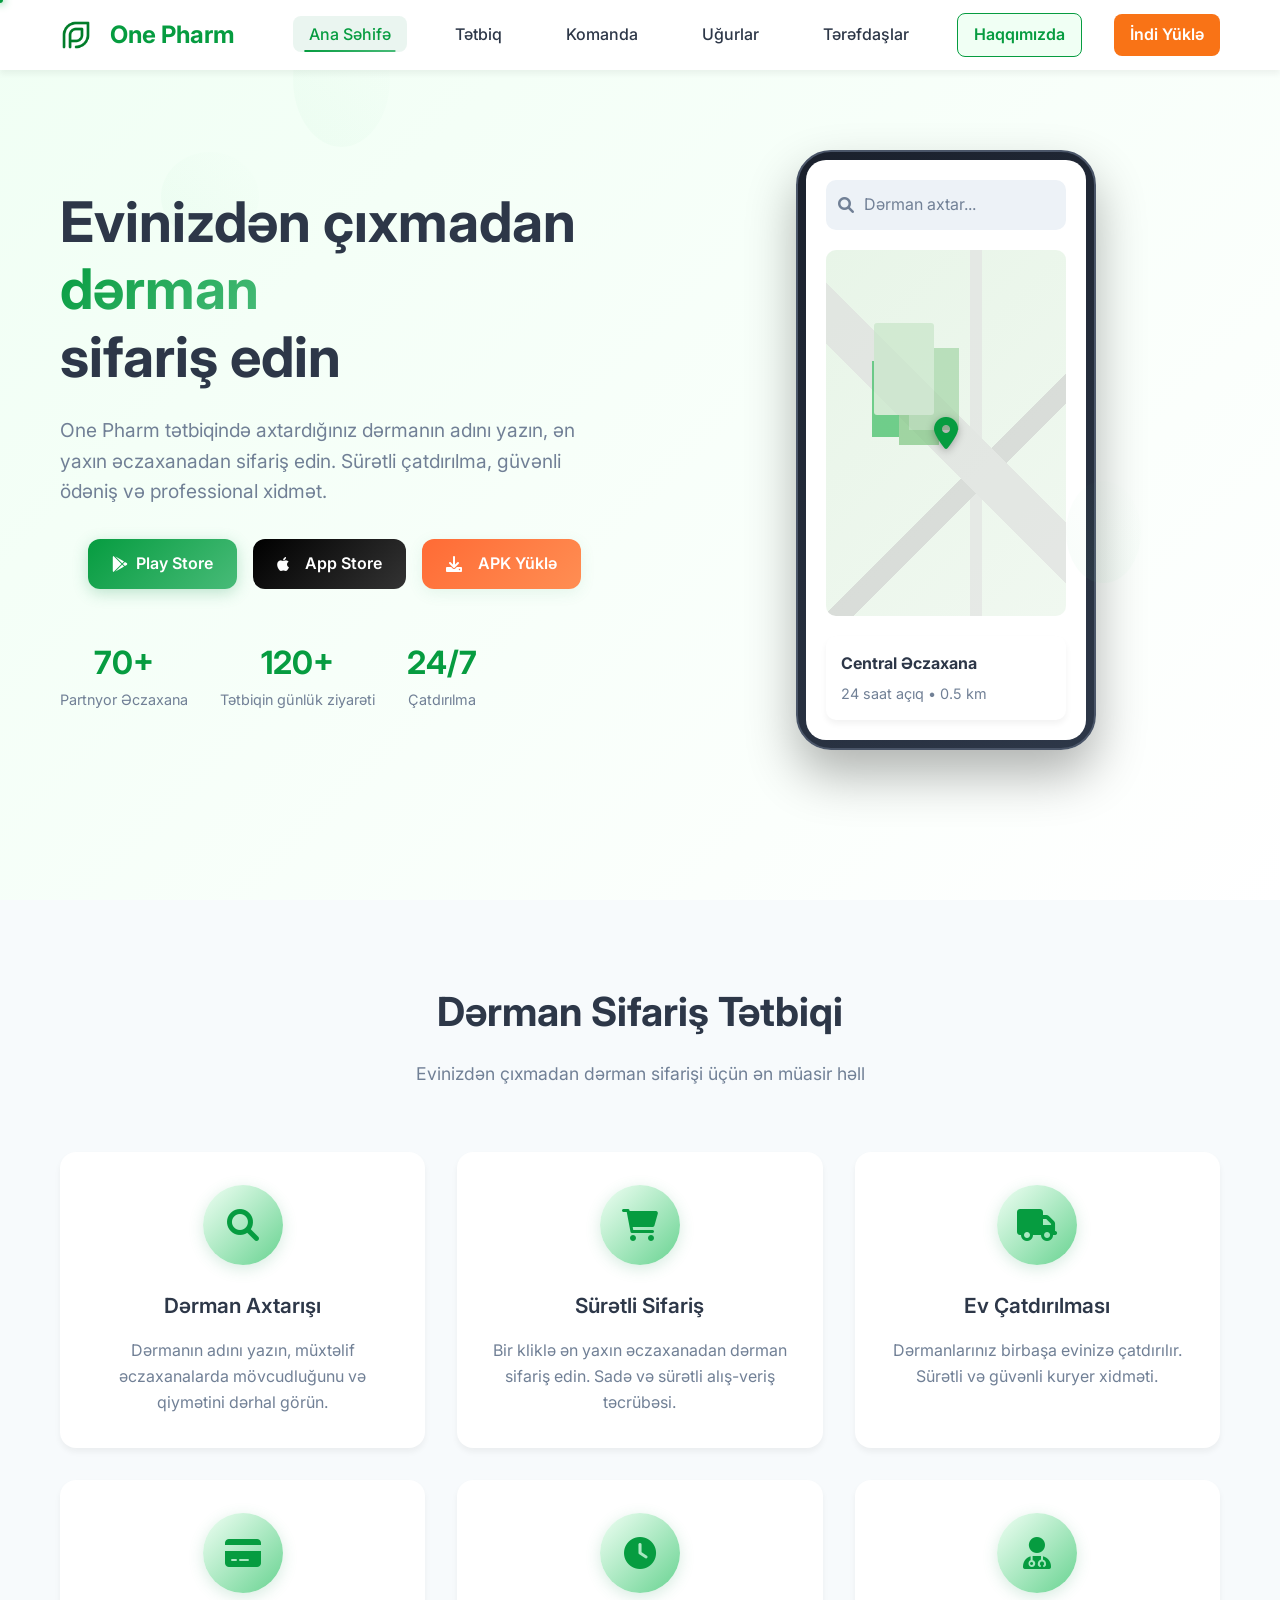
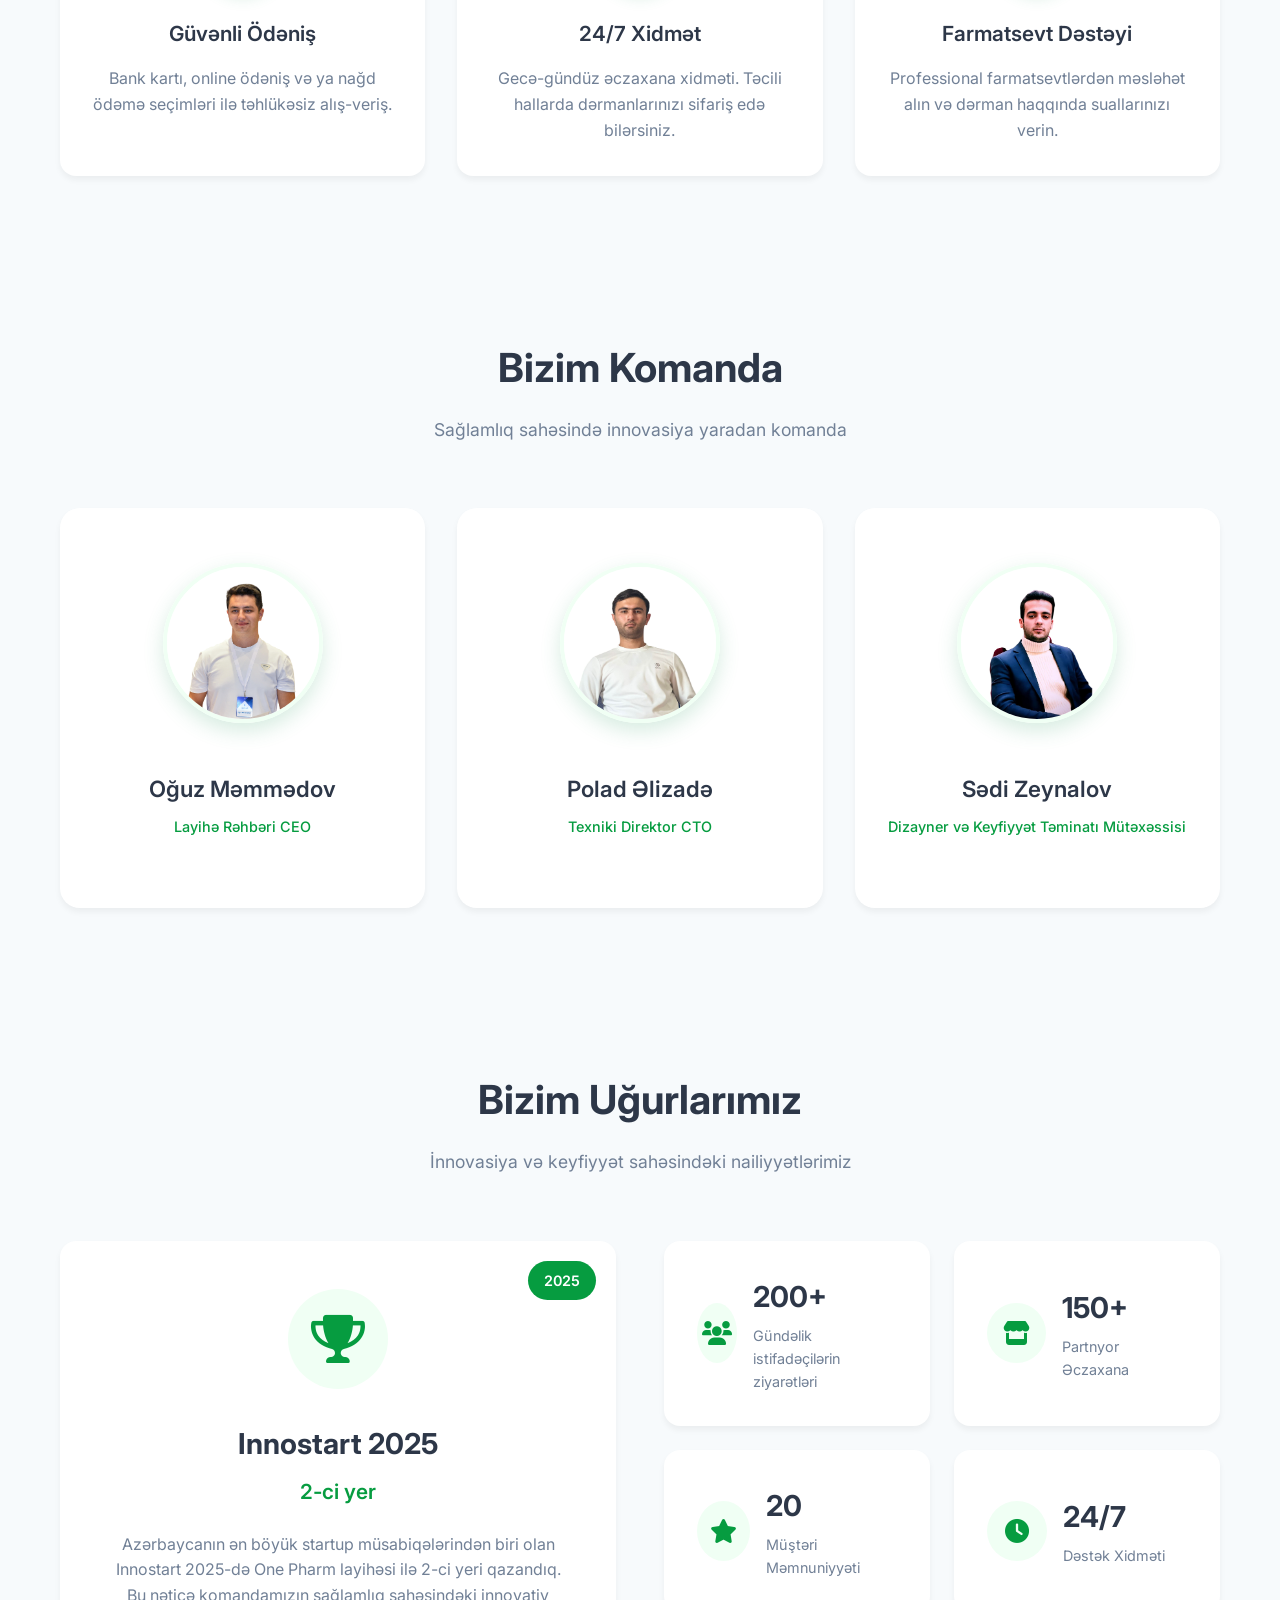
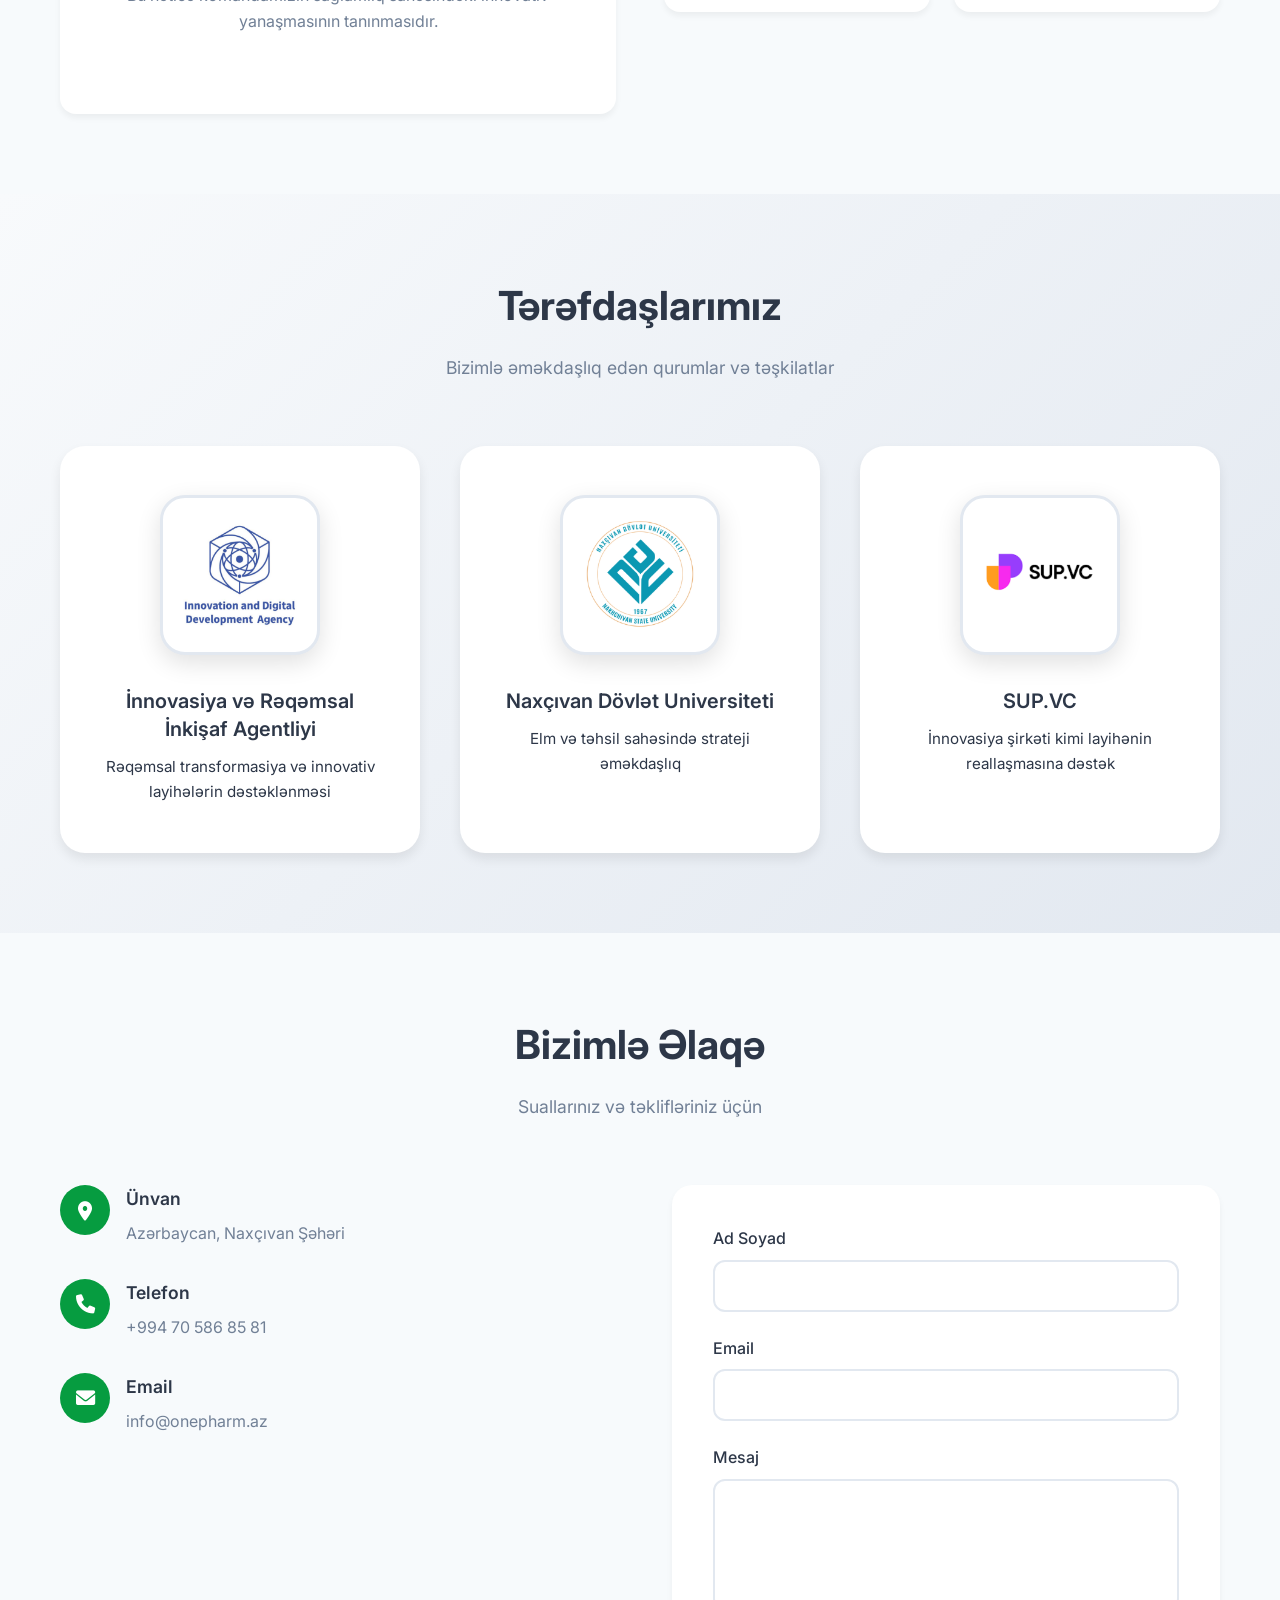
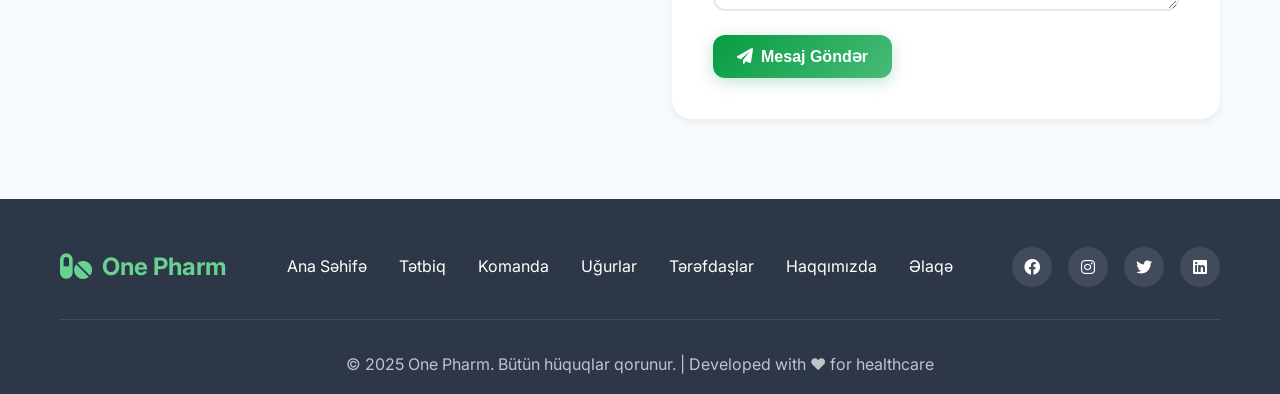
==== commit f62d4503: "Add files via upload" ====
--- a/index.html
+++ b/index.html
@@ -29,7 +29,7 @@
     <nav class="navbar">
         <div class="nav-container">
             <div class="nav-logo">
-                <i class="fas fa-pills"></i>
+                <img src="images/favicon-32.png" alt="OnePharm Logo" style="height: 32px; width: auto; margin-right: 8px; border-radius: 6px;">
                 <span>One Pharm</span>
             </div>
             <ul class="nav-menu">
@@ -38,7 +38,8 @@
                 <li><a href="#team" class="nav-link">Komanda</a></li>
                 <li><a href="#achievements" class="nav-link">Uğurlar</a></li>
                 <li><a href="#partners" class="nav-link">Tərəfdaşlar</a></li>
-                <li><a href="#" class="nav-link apk-download-btn">APK Yüklə</a></li>
+                <li><a href="about.html" class="nav-link-btn">Haqqımızda</a></li>
+                <li><a href="index.html" class="nav-download-btn">İndi Yüklə</a></li>
             </ul>
             <div class="hamburger">
                 <span class="bar"></span>
@@ -504,6 +505,7 @@
                     <a href="#team">Komanda</a>
                     <a href="#achievements">Uğurlar</a>
                     <a href="#partners">Tərəfdaşlar</a>
+                    <a href="about.html">Haqqımızda</a>
                     <a href="#contact">Əlaqə</a>
                 </div>
                 <div class="footer-socials">
--- a/styles.css
+++ b/styles.css
@@ -18,7 +18,7 @@
 
 /* Color Variables */
 :root {
-    --primary-green: #38a169;
+    --primary-green: #069c40;
     --primary-green-dark: #2f855a;
     --secondary-green: #68d391;
     --light-green: #f0fff4;
@@ -88,6 +88,7 @@
     display: flex;
     list-style: none;
     gap: 2rem;
+    align-items: center;
 }
 
 .nav-link {
@@ -175,7 +176,7 @@
     left: -100%;
     width: 100%;
     height: 100%;
-    background: linear-gradient(90deg, transparent, rgba(255,255,255,0.2), transparent);
+    background: linear-gradient(90deg, transparent, rgba(255, 255, 255, 0.2), transparent);
     transition: left 0.5s;
 }
 
@@ -308,9 +309,12 @@
 }
 
 @keyframes phoneFloat {
-    0%, 100% {
+
+    0%,
+    100% {
         transform: translateY(0);
     }
+
     50% {
         transform: translateY(-20px);
     }
@@ -362,7 +366,7 @@
     left: 0;
     width: 100%;
     height: 100%;
-    background: 
+    background:
         /* Əsas yol */
         linear-gradient(45deg, transparent 45%, #ddd 45%, #ddd 55%, transparent 55%),
         /* Köndələn yol */
@@ -383,10 +387,10 @@
     height: 25%;
     background: #c8e6c9;
     border-radius: 3px;
-    box-shadow: 
+    box-shadow:
         30px 20px 0 -5px #a5d6a7,
         15px 40px 0 -10px #81c784,
-        -10px 30px 0 -8px #66bb6a;
+        -10px 30px 0 -8px #3bbd62;
     opacity: 0.7;
     z-index: 2;
 }
@@ -396,14 +400,17 @@
     color: var(--primary-green);
     z-index: 3;
     position: relative;
-    filter: drop-shadow(0 2px 4px rgba(0,0,0,0.3));
+    filter: drop-shadow(0 2px 4px rgba(0, 0, 0, 0.3));
     animation: pinBounce 2s ease-in-out infinite;
 }
 
 @keyframes pinBounce {
-    0%, 100% {
+
+    0%,
+    100% {
         transform: translateY(0);
     }
+
     50% {
         transform: translateY(-5px);
     }
@@ -486,7 +493,7 @@
     border-color: var(--accent-green);
 }
 
-.feature-card > * {
+.feature-card>* {
     position: relative;
     z-index: 1;
 }
@@ -574,7 +581,7 @@
 
 .card-back {
     transform: rotateY(180deg);
-    background: linear-gradient(135deg, var(--light-green), rgba(255,255,255,0.9));
+    background: linear-gradient(135deg, var(--light-green), rgba(255, 255, 255, 0.9));
 }
 
 .team-member.flipped .card-front,
@@ -630,9 +637,12 @@
 }
 
 @keyframes iconPulse {
-    0%, 100% {
+
+    0%,
+    100% {
         transform: scale(1);
     }
+
     50% {
         transform: scale(1.05);
     }
@@ -1066,7 +1076,7 @@
         align-items: center;
         gap: 0.75rem;
     }
-    
+
     .hero-buttons .btn {
         width: 200px;
         justify-content: center;
@@ -1137,9 +1147,12 @@
 }
 
 @keyframes applePulse {
-    0%, 100% {
+
+    0%,
+    100% {
         transform: scale(1);
     }
+
     50% {
         transform: scale(1.1);
     }
@@ -1166,9 +1179,12 @@
 }
 
 @keyframes downloadBounce {
-    0%, 100% {
+
+    0%,
+    100% {
         transform: translateY(0);
     }
+
     50% {
         transform: translateY(-3px);
     }
@@ -1280,33 +1296,33 @@
     .partners {
         padding: 3rem 0;
     }
-    
+
     .partners-grid {
         grid-template-columns: 1fr;
         gap: 2rem;
         margin-top: 2rem;
     }
-    
+
     .partner-card {
         padding: 2rem 1.5rem;
     }
-    
+
     .partner-logo {
         width: 130px;
         height: 130px;
         padding: 15px;
         margin-bottom: 1.5rem;
     }
-    
+
     .partner-logo i {
         font-size: 1.75rem;
     }
-    
+
     .partner-logo-img {
         width: 100%;
         height: 100%;
     }
-    
+
     .partner-card h3 {
         font-size: 1.1rem;
     }
@@ -1356,7 +1372,7 @@
 
 .card-back {
     transform: rotateY(180deg);
-    background: linear-gradient(135deg, var(--light-green), rgba(255,255,255,0.9));
+    background: linear-gradient(135deg, var(--light-green), rgba(255, 255, 255, 0.9));
 }
 
 .team-member.flipped .card-front,
@@ -1406,9 +1422,12 @@
 }
 
 @keyframes iconPulse {
-    0%, 100% {
+
+    0%,
+    100% {
         transform: scale(1);
     }
+
     50% {
         transform: scale(1.05);
     }
@@ -1457,4 +1476,92 @@
 .member-details .member-socials a:hover {
     background: var(--primary-green);
     color: white;
-} +}
+
+/* Idea Section */
+.idea {
+    background: white;
+}
+
+.idea-content {
+    max-width: 800px;
+    margin: 0 auto;
+    font-size: 1.1rem;
+    color: var(--text-dark);
+    text-align: justify;
+}
+
+.idea-content p {
+    margin-bottom: 1.5rem;
+    line-height: 1.8;
+}
+
+.idea-content p:last-child {
+    margin-bottom: 0;
+}
+
+.idea-content strong {
+    color: var(--primary-green);
+    font-weight: 600;
+}
+
+/* Nav Button */
+.nav-link-btn {
+    background: var(--light-green);
+    color: var(--primary-green);
+    border: 1px solid var(--primary-green);
+    border-radius: 8px;
+    padding: 8px 16px;
+    font-weight: 600;
+    transition: all 0.3s ease;
+    text-decoration: none;
+    display: inline-block;
+}
+
+.nav-link-btn:hover,
+.nav-link-btn.active {
+    background: var(--primary-green);
+    color: white;
+}
+
+/* Nav Download Button (Orange) */
+.nav-download-btn {
+    background: #f97316;
+    color: white !important;
+    border: none;
+    border-radius: 8px;
+    padding: 8px 16px;
+    font-weight: 600;
+    transition: all 0.3s ease;
+    text-decoration: none;
+    display: inline-block;
+}
+
+.nav-download-btn:hover {
+    background: #ea580c;
+    transform: translateY(-2px);
+    box-shadow: 0 4px 12px rgba(249, 115, 22, 0.3);
+}
+
+/* Custom Mouse Dot */
+.mouse-dot {
+    position: fixed;
+    top: 0;
+    left: 0;
+    width: 6px;
+    height: 6px;
+    background: var(--primary-green);
+    border-radius: 50%;
+    pointer-events: none;
+    z-index: 9999;
+    transform: translate(-50%, -50%);
+    will-change: transform, width, height, box-shadow;
+    box-shadow: 0 0 10px var(--primary-green);
+    transition: width 0.3s, height 0.3s, background 0.3s, box-shadow 0.3s;
+}
+
+@media (max-width: 768px) {
+    .mouse-dot {
+        display: none !important;
+    }
+}
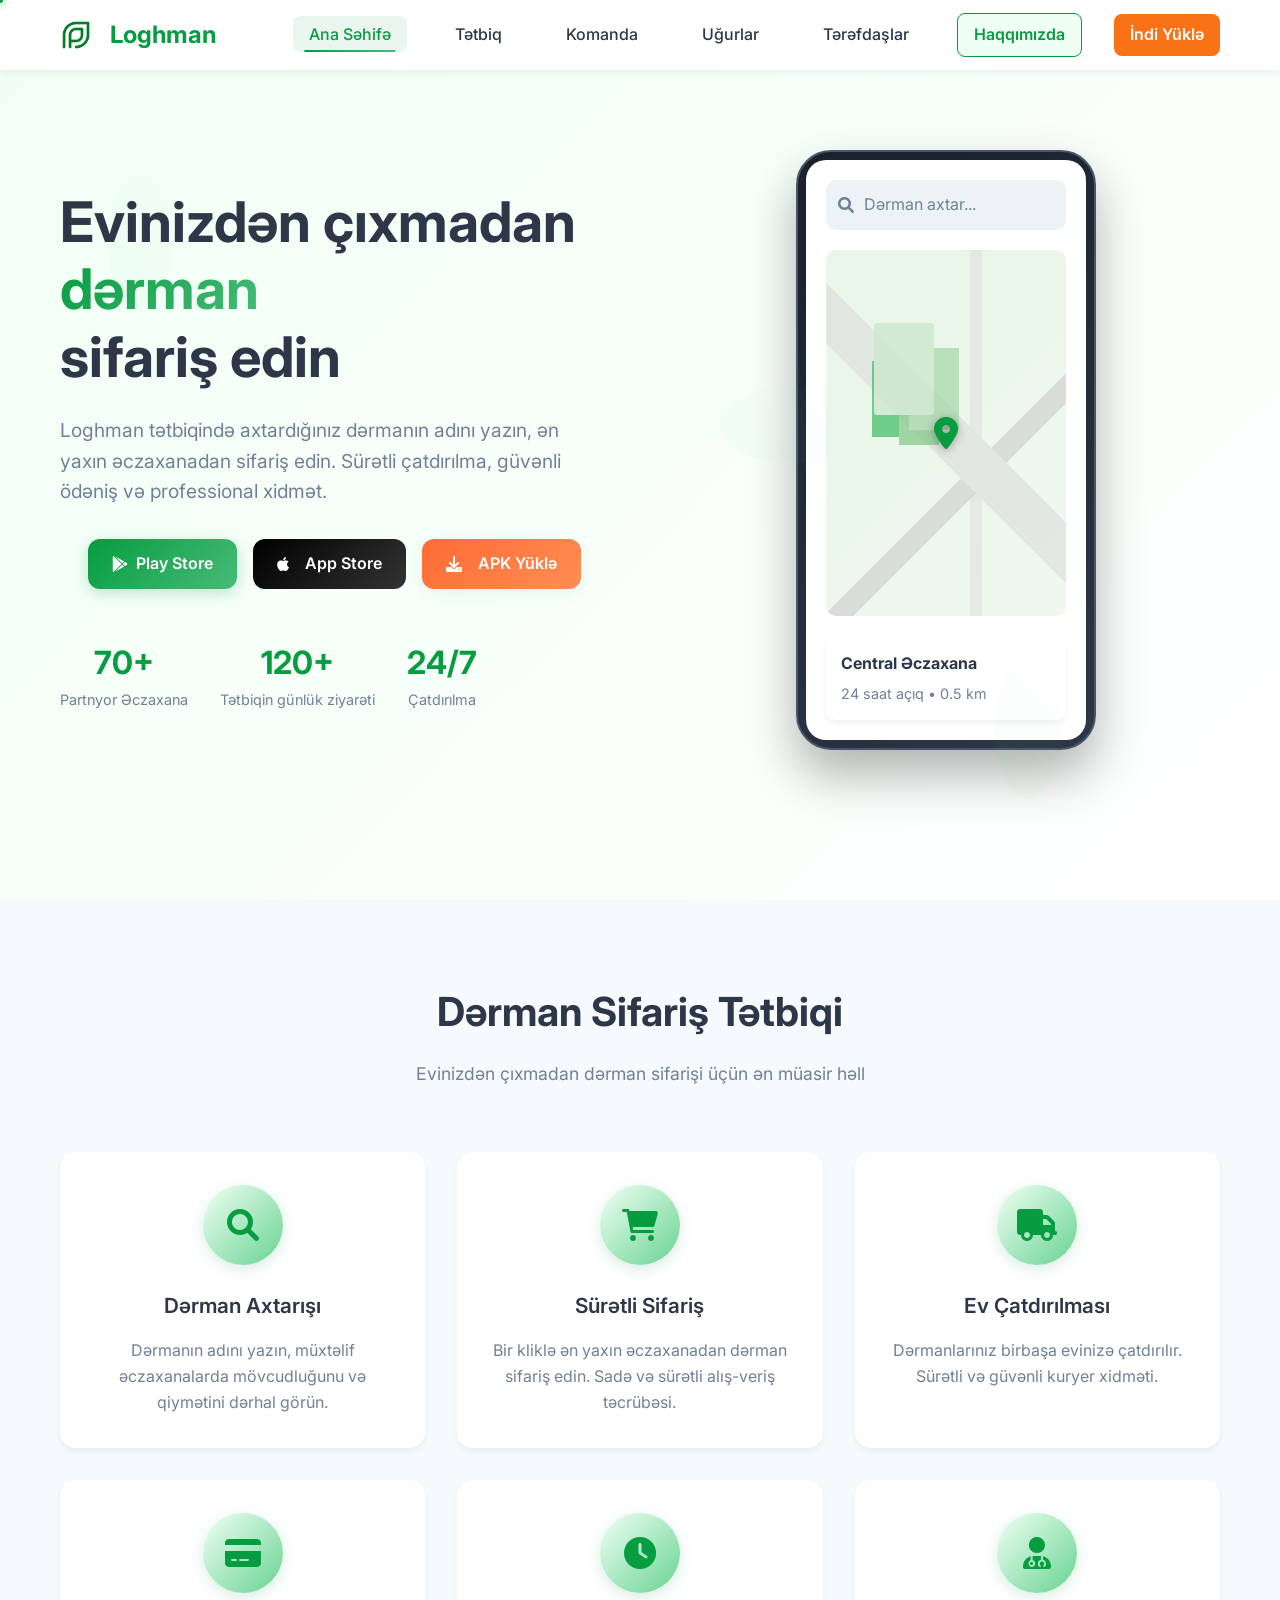
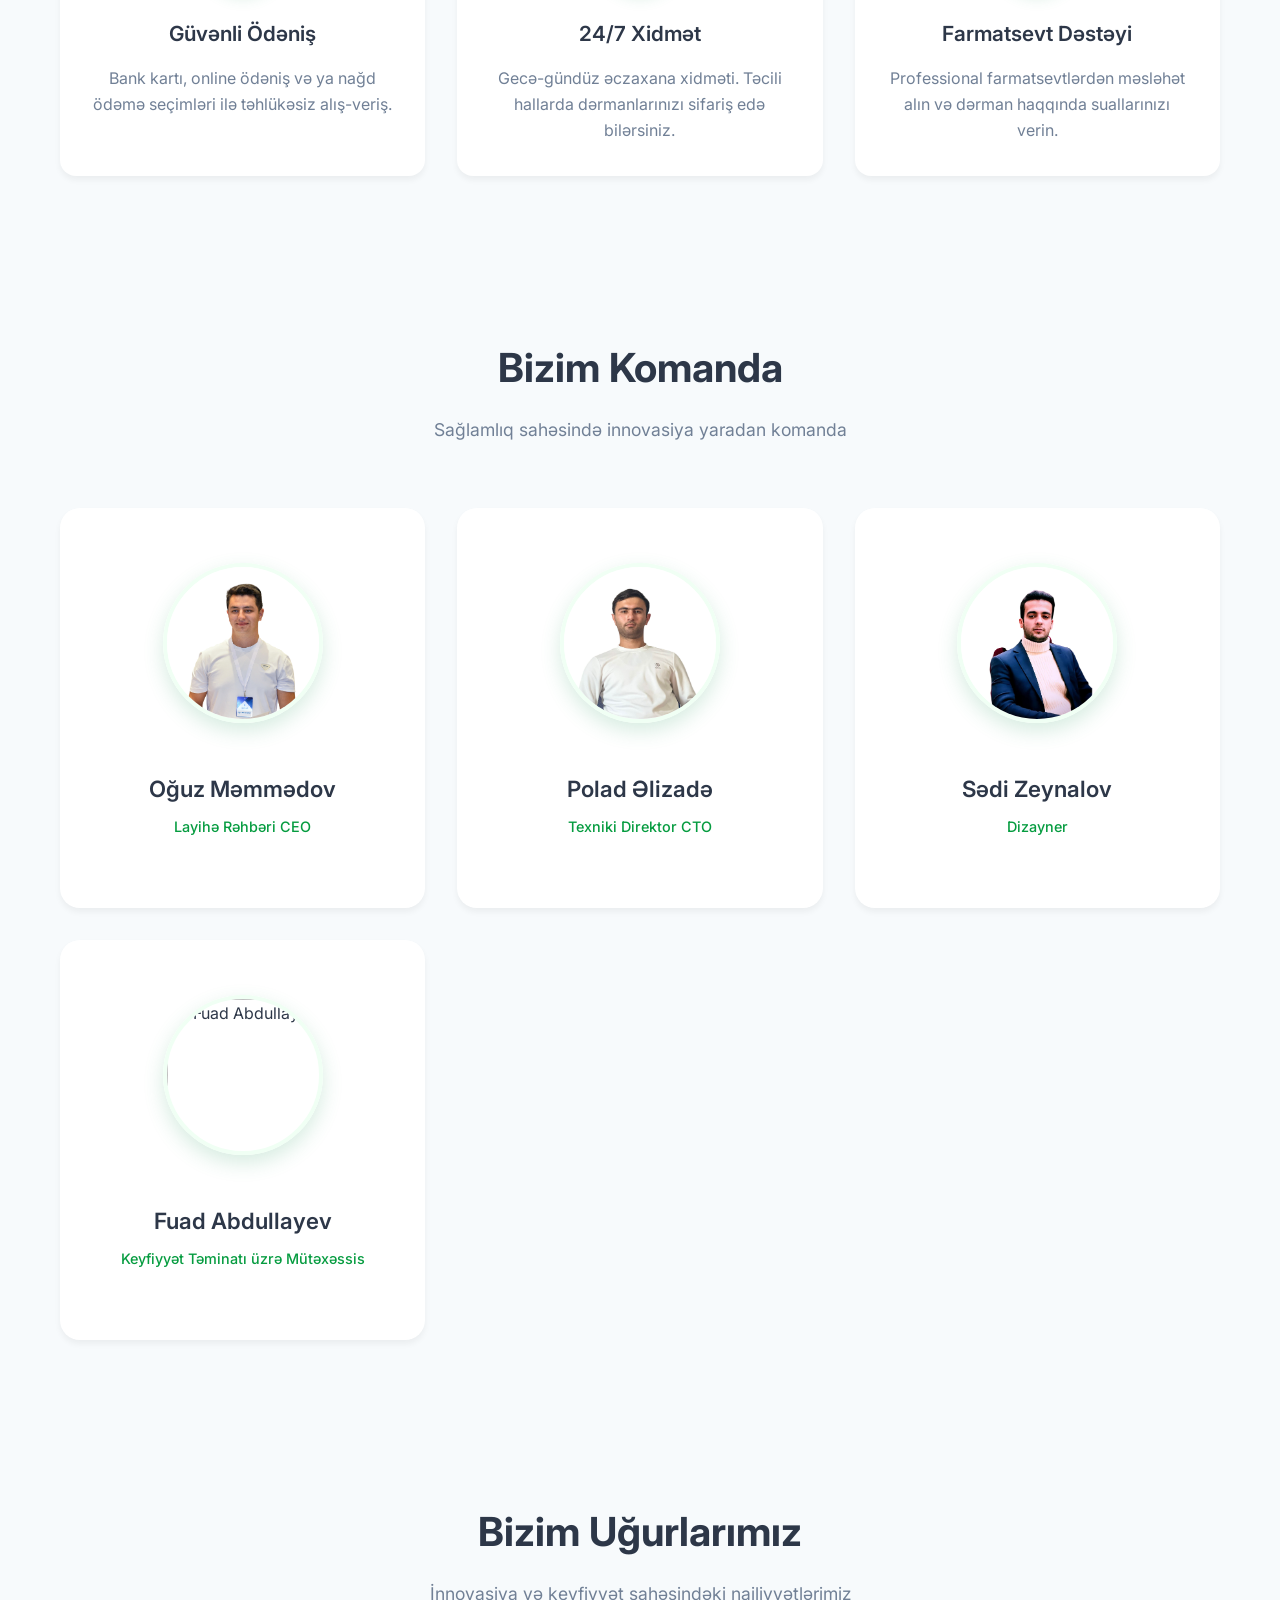
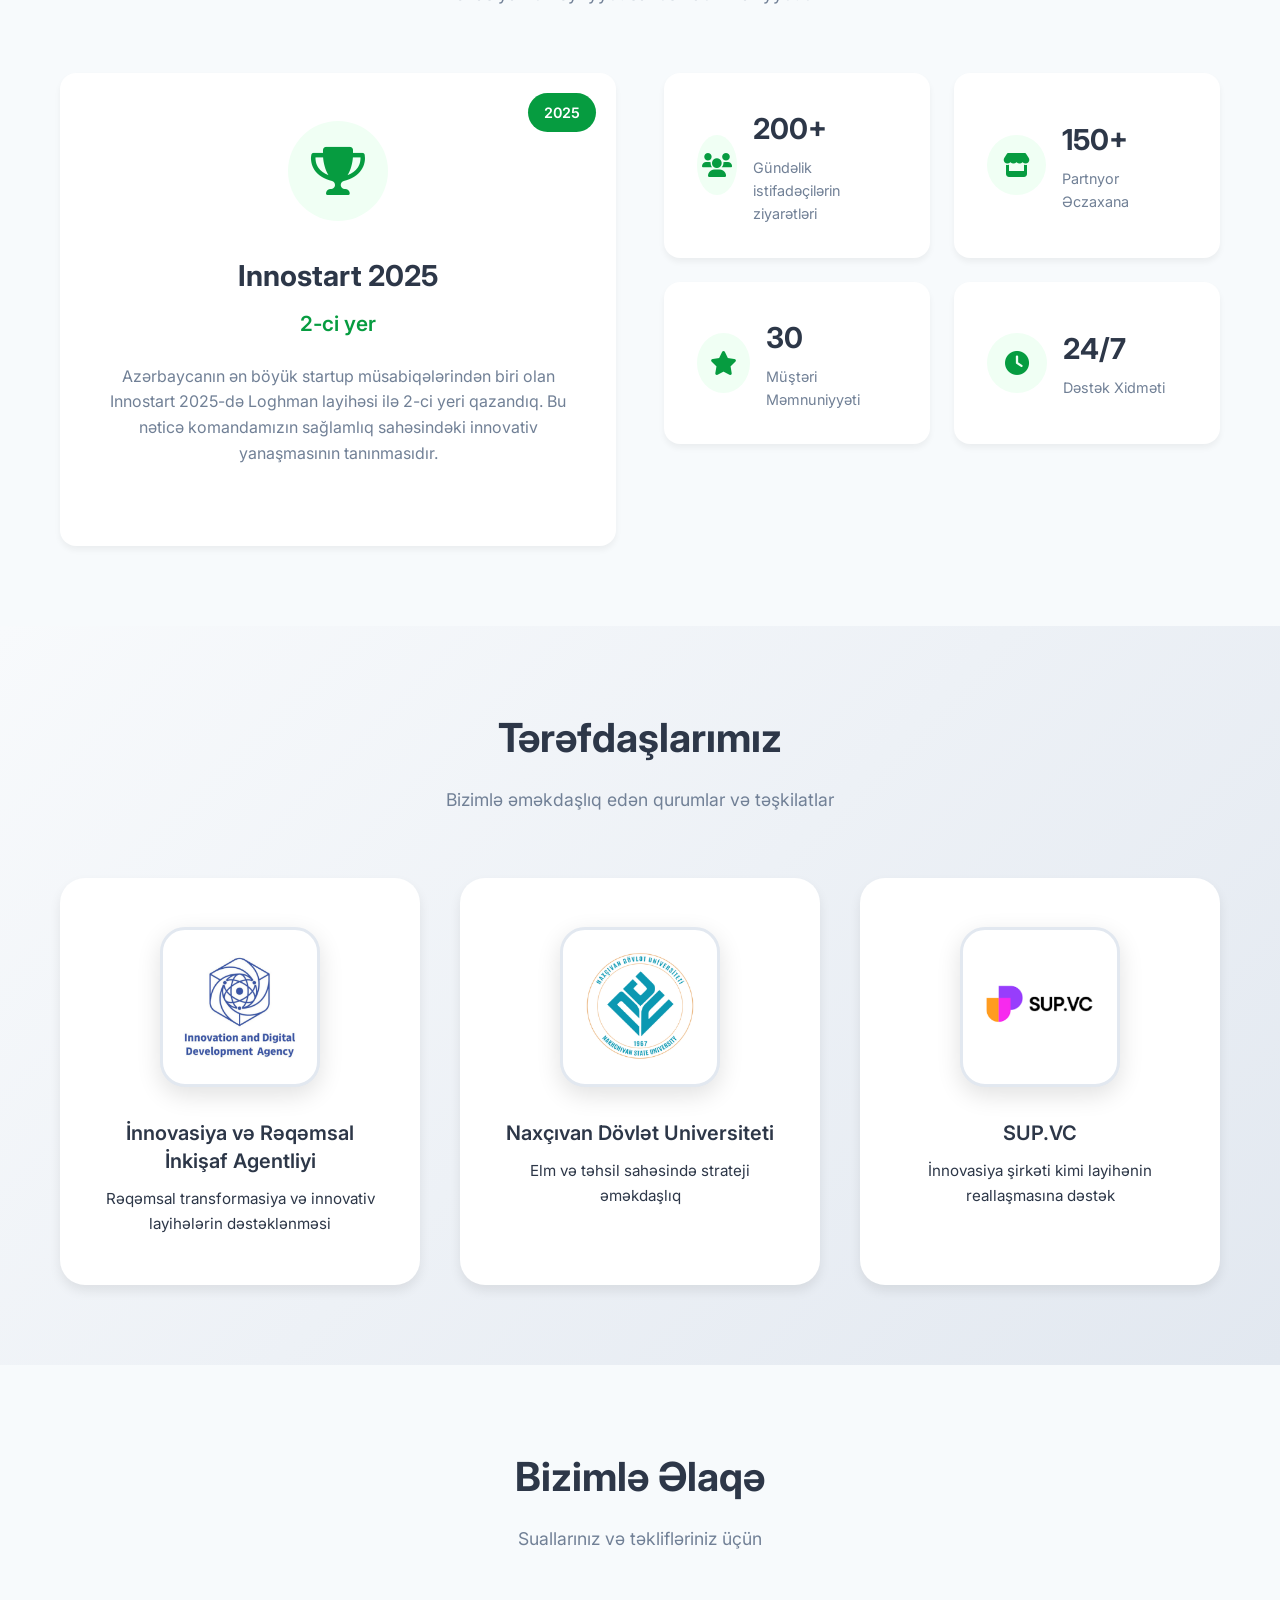
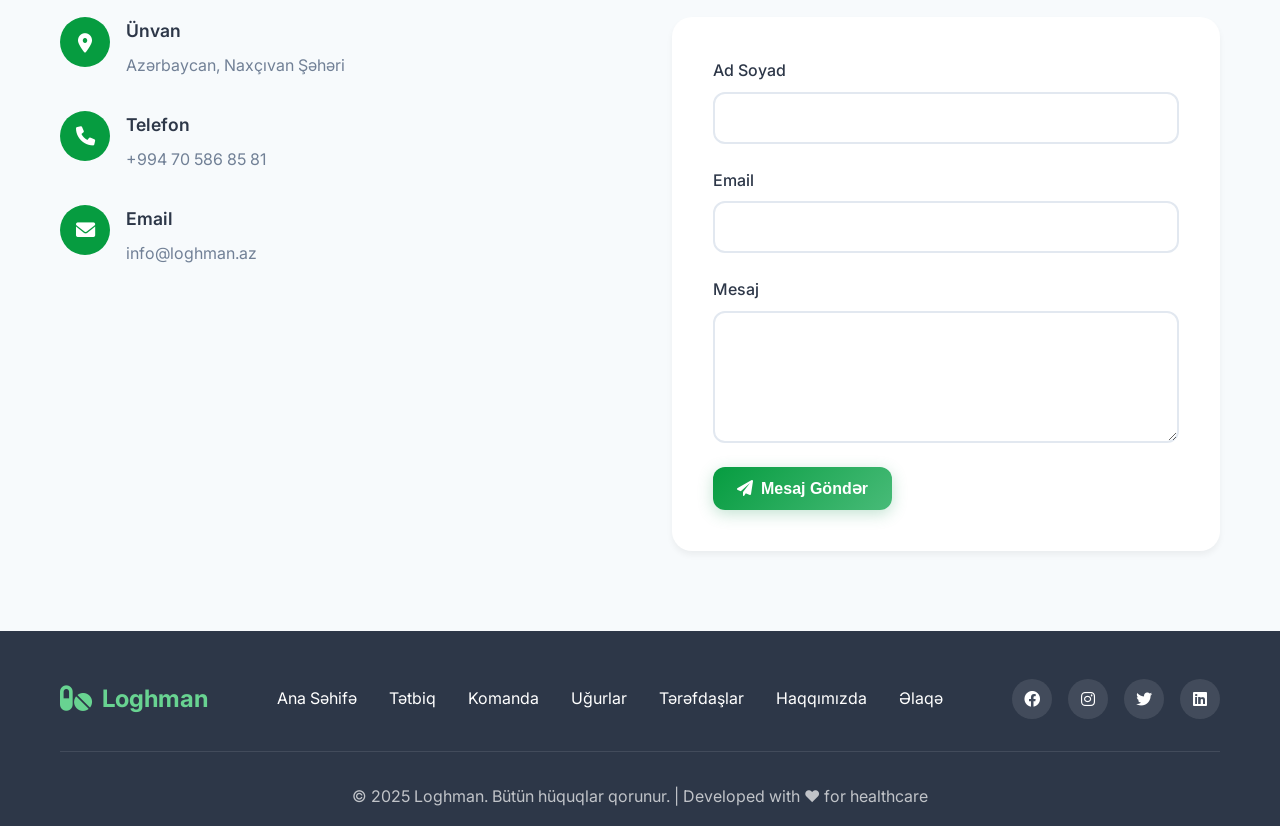
==== commit 3be8c889: "Add files via upload" ====
--- a/index.html
+++ b/index.html
@@ -1,6 +1,6 @@
 <script>
-  if (window.location.hostname === "www.onepharm.online") {
-    window.location.href = "https://onepharm.online";
+  if (window.location.hostname === "www.loghman.online") {
+    window.location.href = "https://loghman.online";
   }
 </script>
 
@@ -9,7 +9,7 @@
 <head>
     <meta charset="UTF-8">
     <meta name="viewport" content="width=device-width, initial-scale=1.0">
-    <title>One Pharm - Dərman və Əczaxana Axtarış Mobil Tətbiqi</title>
+    <title>Loghman - Dərman və Əczaxana Axtarış Mobil Tətbiqi</title>
     <link href="https://cdnjs.cloudflare.com/ajax/libs/font-awesome/6.0.0/css/all.min.css" rel="stylesheet">
     <link href="https://fonts.googleapis.com/css2?family=Inter:wght@300;400;500;600;700&display=swap" rel="stylesheet">
     <link rel="stylesheet" href="styles.css">
@@ -29,8 +29,8 @@
     <nav class="navbar">
         <div class="nav-container">
             <div class="nav-logo">
-                <img src="images/favicon-32.png" alt="OnePharm Logo" style="height: 32px; width: auto; margin-right: 8px; border-radius: 6px;">
-                <span>One Pharm</span>
+                <img src="images/favicon-32.png" alt="Loghman loqosu" style="height: 32px; width: auto; margin-right: 8px; border-radius: 6px;">
+                <span>Loghman</span>
             </div>
             <ul class="nav-menu">
                 <li><a href="#home" class="nav-link active">Ana Səhifə</a></li>
@@ -60,7 +60,7 @@
                         <br>sifariş edin
                     </h1>
                     <p class="hero-subtitle">
-                        One Pharm tətbiqində axtardığınız dərmanın adını yazın, ən yaxın əczaxanadan sifariş edin. 
+                        Loghman tətbiqində axtardığınız dərmanın adını yazın, ən yaxın əczaxanadan sifariş edin. 
                         Sürətli çatdırılma, güvənli ödəniş və professional xidmət.
                     </p>
                     <div class="hero-buttons">
@@ -277,7 +277,7 @@
                             </div>
                             <div class="member-info">
                                 <h3>Sədi Zeynalov</h3>
-                                <p class="member-role">Dizayner və Keyfiyyət Təminatı Mütəxəssisi</p>
+                                <p class="member-role">Dizayner</p>
                             </div>
                         </div>
                         
@@ -288,10 +288,9 @@
                             </div>
                             <div class="member-details">
                                 <h3>Sədi Zeynalov</h3>
-                                <p class="member-role">Dizayner və Keyfiyyət Təminatı Mütəxəssisi</p>
+                                <p class="member-role">Dizayner</p>
                                 <p class="member-description">
-                                    UX/UI dizaynında yaradıcı həllər təqdim edən və 
-                                    məhsul keyfiyyətini təmin edən mütəxəssis.
+                                    UX/UI dizaynında yaradıcı həllər təqdim edən mütəxəssis.
                                 </p>
                                 <div class="member-socials">
                                     <a href="#" aria-label="LinkedIn profili">
@@ -299,6 +298,40 @@
                                     </a>
                                     <a href="#" aria-label="Dribbble profili">
                                         <i class="fab fa-dribbble"></i>
+                                    </a>
+                                </div>
+                            </div>
+                        </div>
+                    </div>
+                </div>
+
+                <div class="team-member">
+                    <div class="member-card">
+                        <!-- Ön tərəf - Şəkil -->
+                        <div class="card-front">
+                            <div class="member-image">
+                                <img src="images/fuad.png" alt="Fuad Abdullayev" class="member-photo">
+                            </div>
+                            <div class="member-info">
+                                <h3>Fuad Abdullayev</h3>
+                                <p class="member-role">Keyfiyyət Təminatı üzrə Mütəxəssis</p>
+                            </div>
+                        </div>
+                        
+                        <!-- Arxa tərəf - Icon və təfərrüatlar -->
+                        <div class="card-back">
+                            <div class="member-icon">
+                                <i class="fas fa-check-circle"></i>
+                            </div>
+                            <div class="member-details">
+                                <h3>Fuad Abdullayev</h3>
+                                <p class="member-role">Keyfiyyət Təminatı üzrə Mütəxəssis</p>
+                                <p class="member-description">
+                                    Məhsulun keyfiyyət standartlarına tam cavab verməsini təmin edən mütəxəssis.
+                                </p>
+                                <div class="member-socials">
+                                    <a href="#" aria-label="LinkedIn profili">
+                                        <i class="fab fa-linkedin"></i>
                                     </a>
                                 </div>
                             </div>
@@ -328,7 +361,7 @@
                     <p class="achievement-title">2-ci yer</p>
                     <p class="achievement-description">
                         Azərbaycanın ən böyük startup müsabiqələrindən biri olan Innostart 2025-də 
-                        One Pharm layihəsi ilə 2-ci yeri qazandıq. Bu nəticə komandamızın 
+                        Loghman layihəsi ilə 2-ci yeri qazandıq. Bu nəticə komandamızın 
                         sağlamlıq sahəsindəki innovativ yanaşmasının tanınmasıdır.
                     </p>
                     <div class="achievement-date">2025</div>
@@ -459,7 +492,7 @@
                         </div>
                         <div class="contact-details">
                             <h4>Email</h4>
-                            <p>info@onepharm.az</p>
+                            <p>info@loghman.az</p>
                         </div>
                     </div>
                 </div>
@@ -497,7 +530,7 @@
             <div class="footer-content">
                 <div class="footer-logo">
                     <i class="fas fa-pills"></i>
-                    <span>One Pharm</span>
+                    <span>Loghman</span>
                 </div>
                 <div class="footer-links">
                     <a href="#home">Ana Səhifə</a>
@@ -524,7 +557,7 @@
                 </div>
             </div>
             <div class="footer-bottom">
-                <p>&copy; 2025 One Pharm. Bütün hüquqlar qorunur. | Developed with ❤️ for healthcare</p>
+                <p>&copy; 2025 Loghman. Bütün hüquqlar qorunur. | Developed with ❤️ for healthcare</p>
             </div>
         </div>
     </footer>
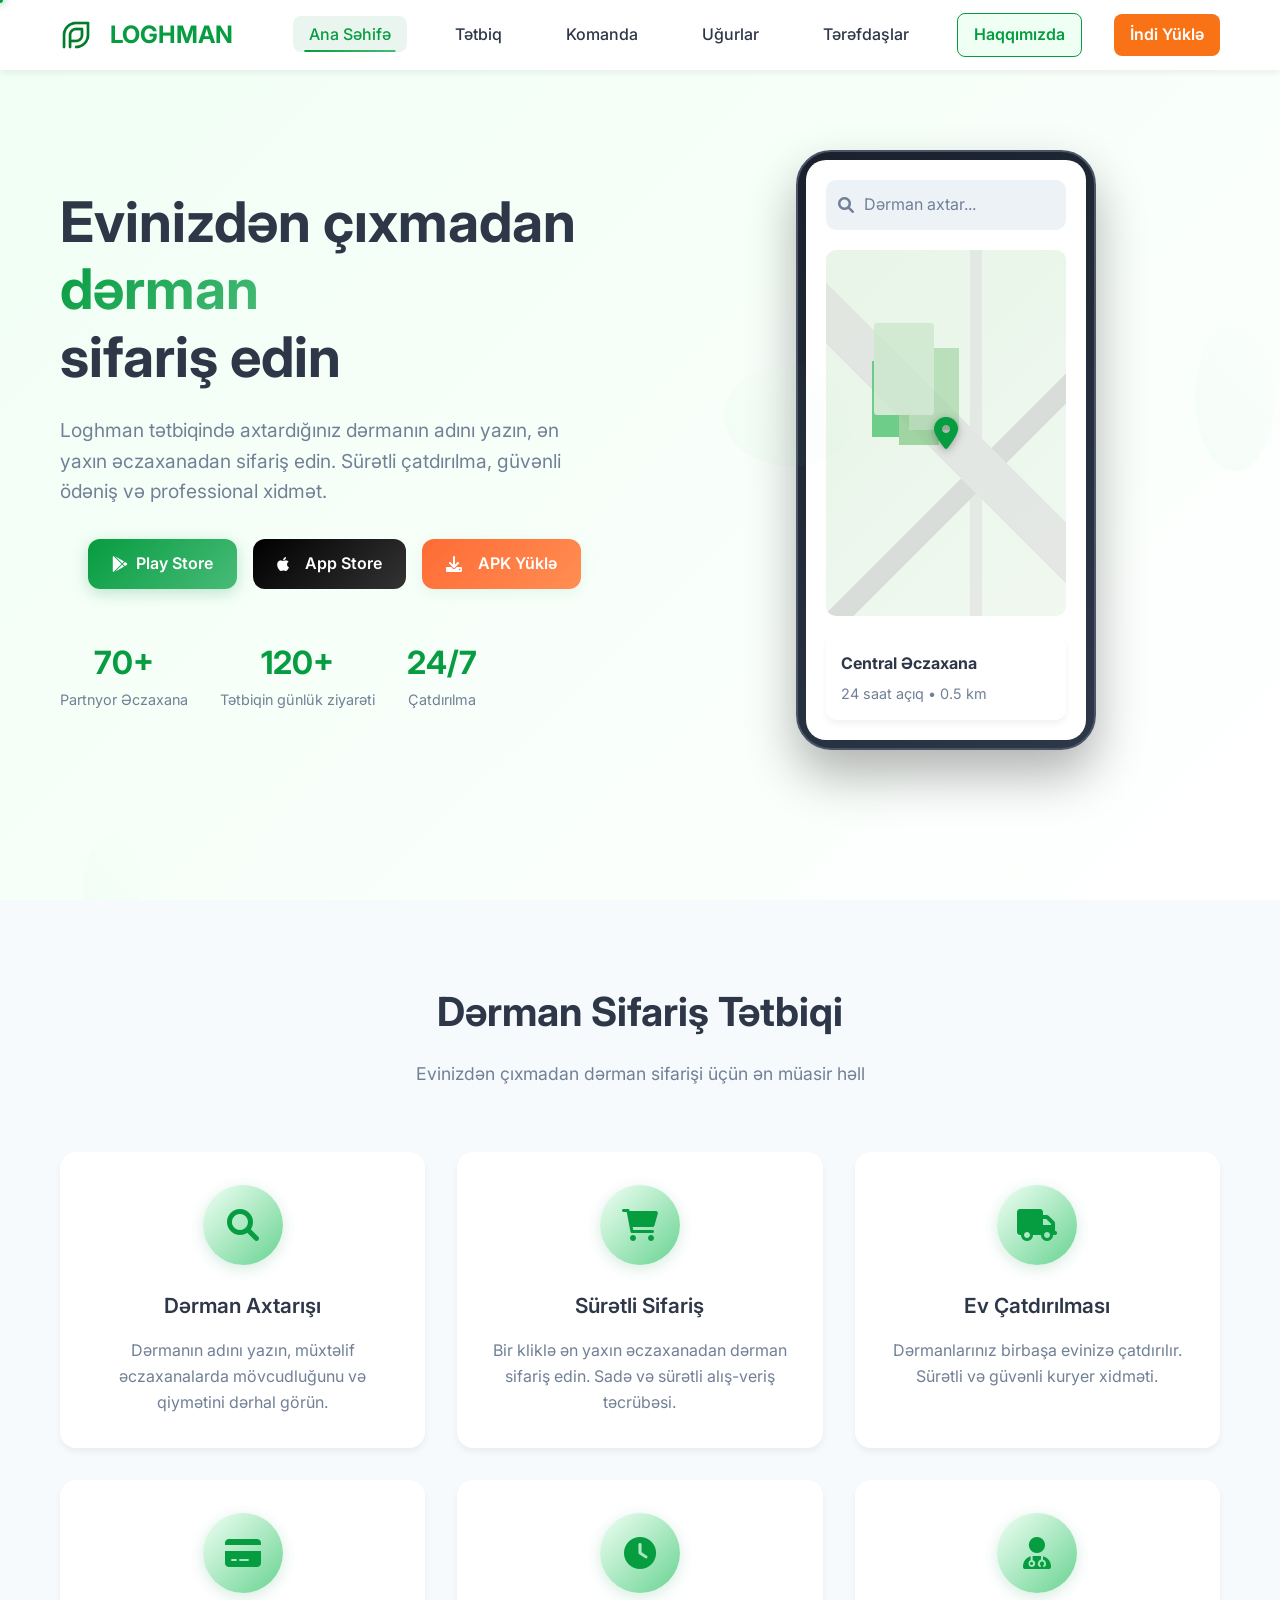
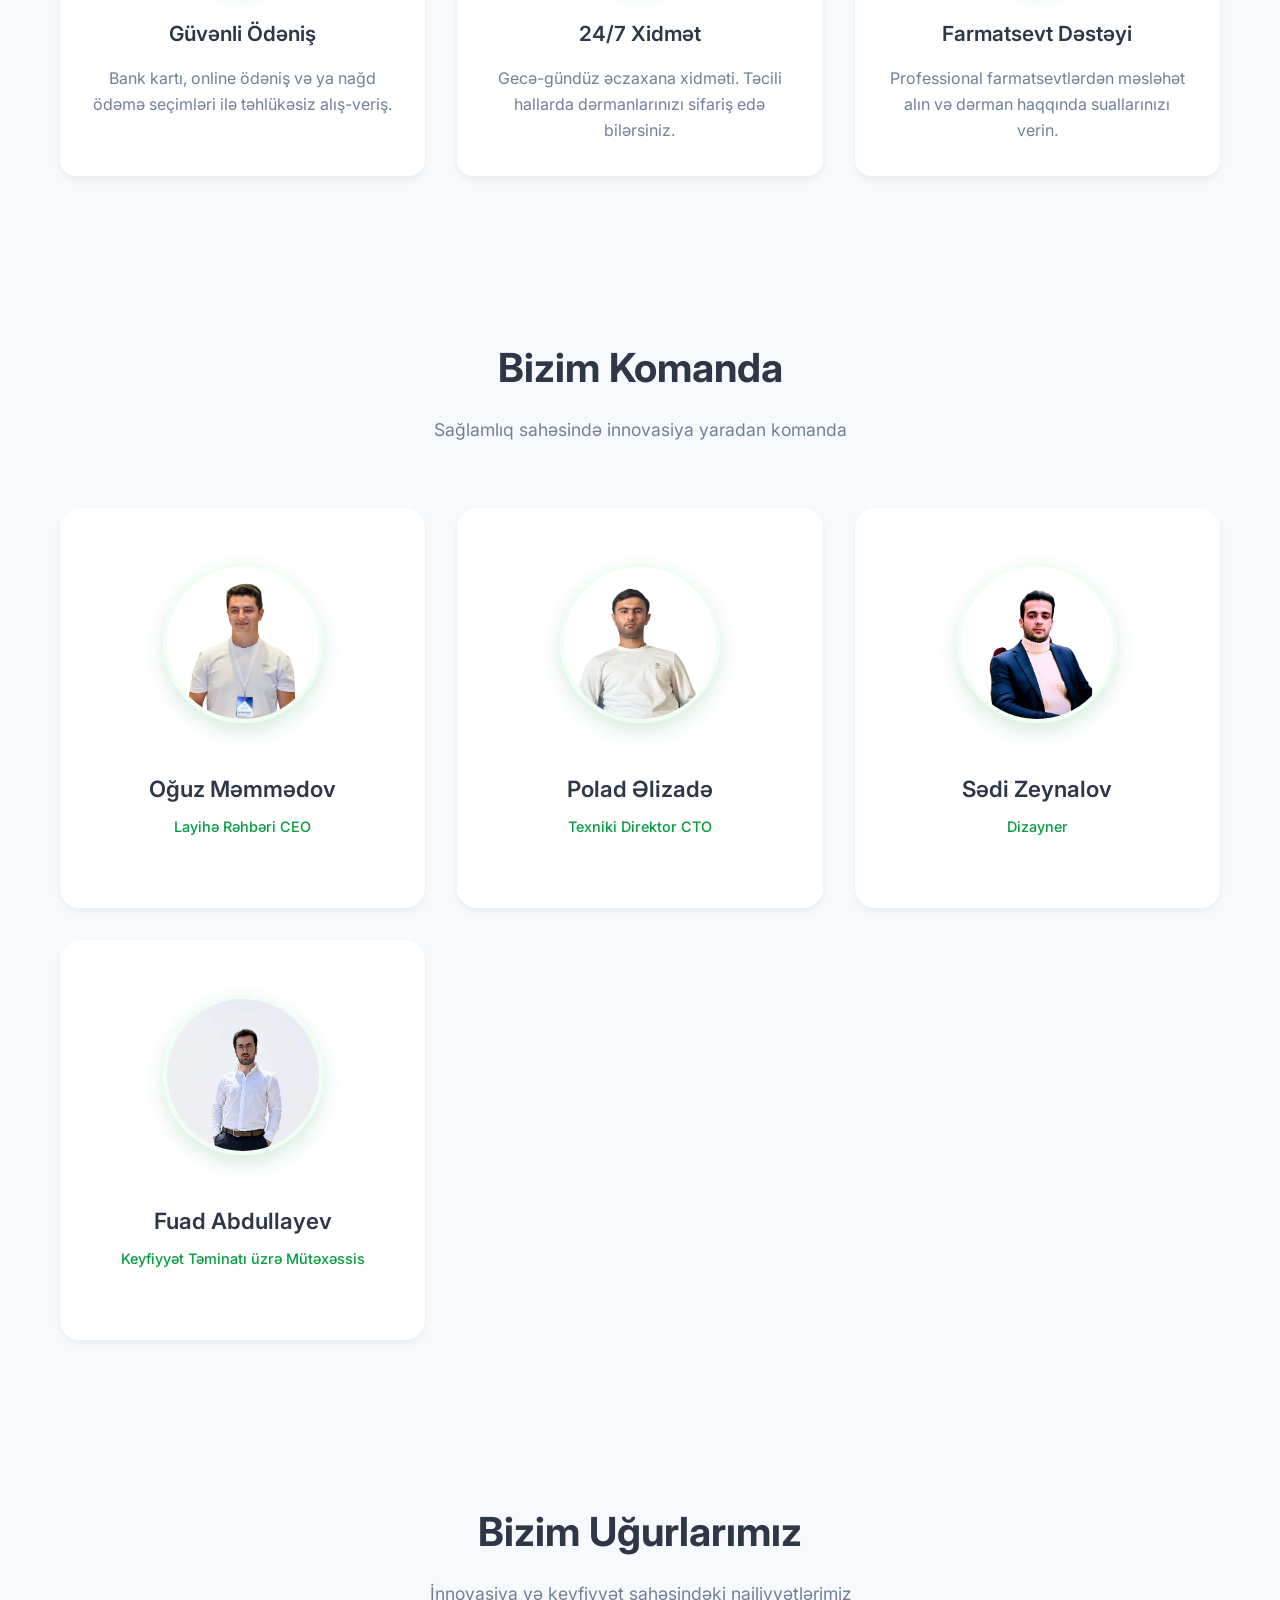
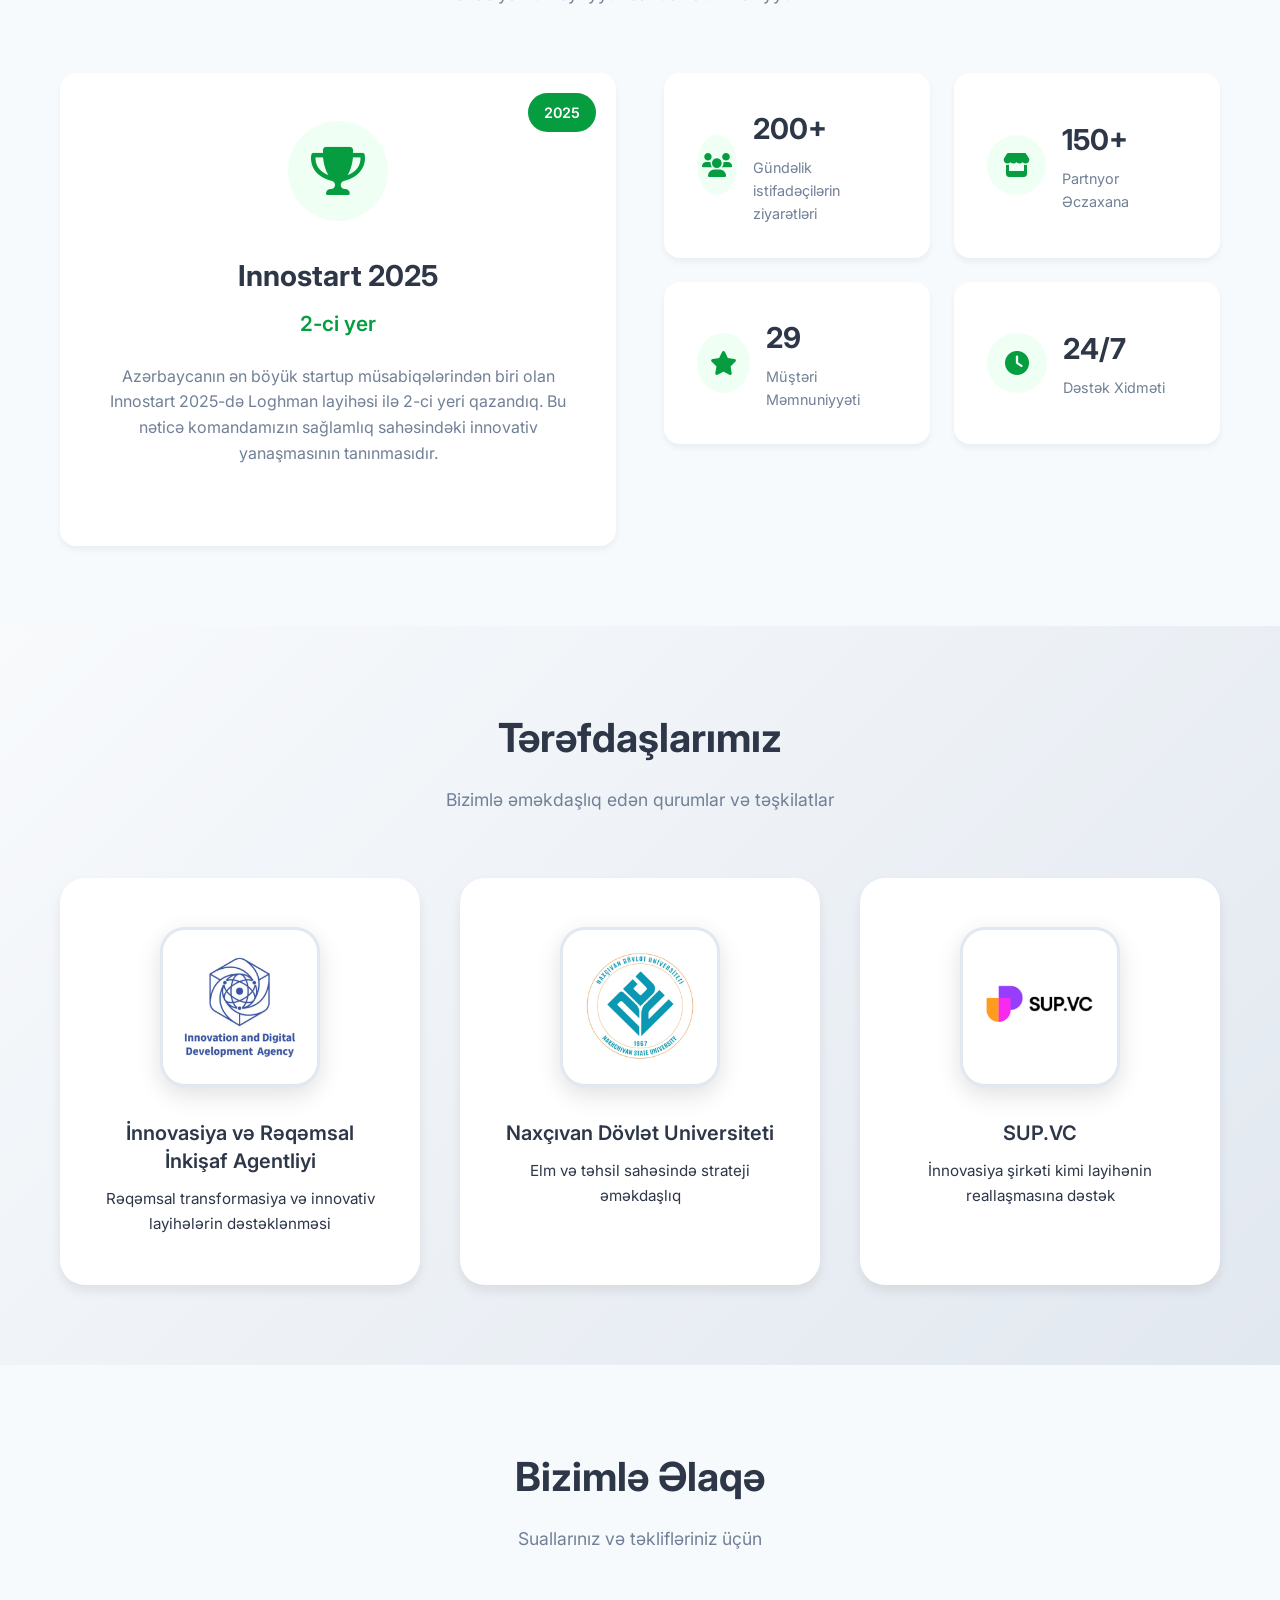
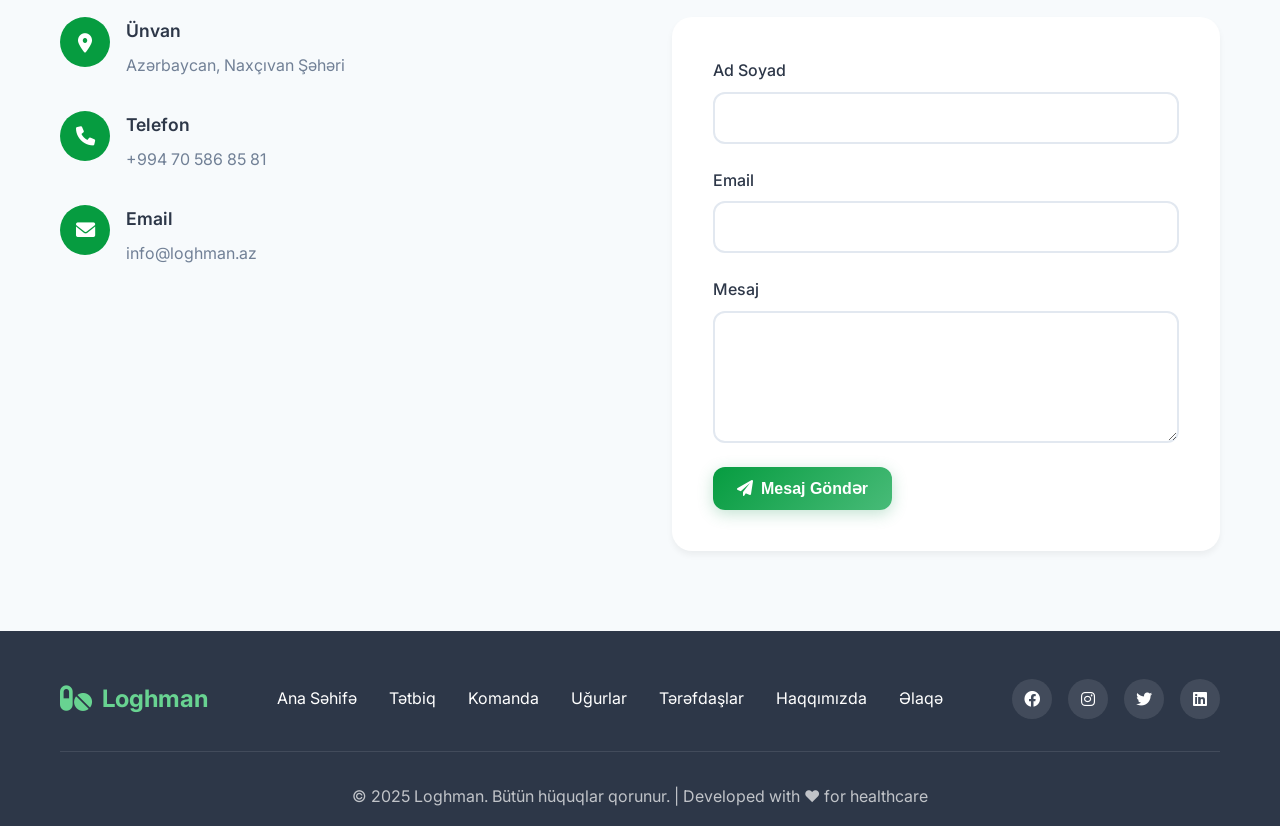
==== commit c88eb274: "Add files via upload" ====
--- a/index.html
+++ b/index.html
@@ -30,7 +30,7 @@
         <div class="nav-container">
             <div class="nav-logo">
                 <img src="images/favicon-32.png" alt="Loghman loqosu" style="height: 32px; width: auto; margin-right: 8px; border-radius: 6px;">
-                <span>Loghman</span>
+                <span>LOGHMAN</span>
             </div>
             <ul class="nav-menu">
                 <li><a href="#home" class="nav-link active">Ana Səhifə</a></li>
